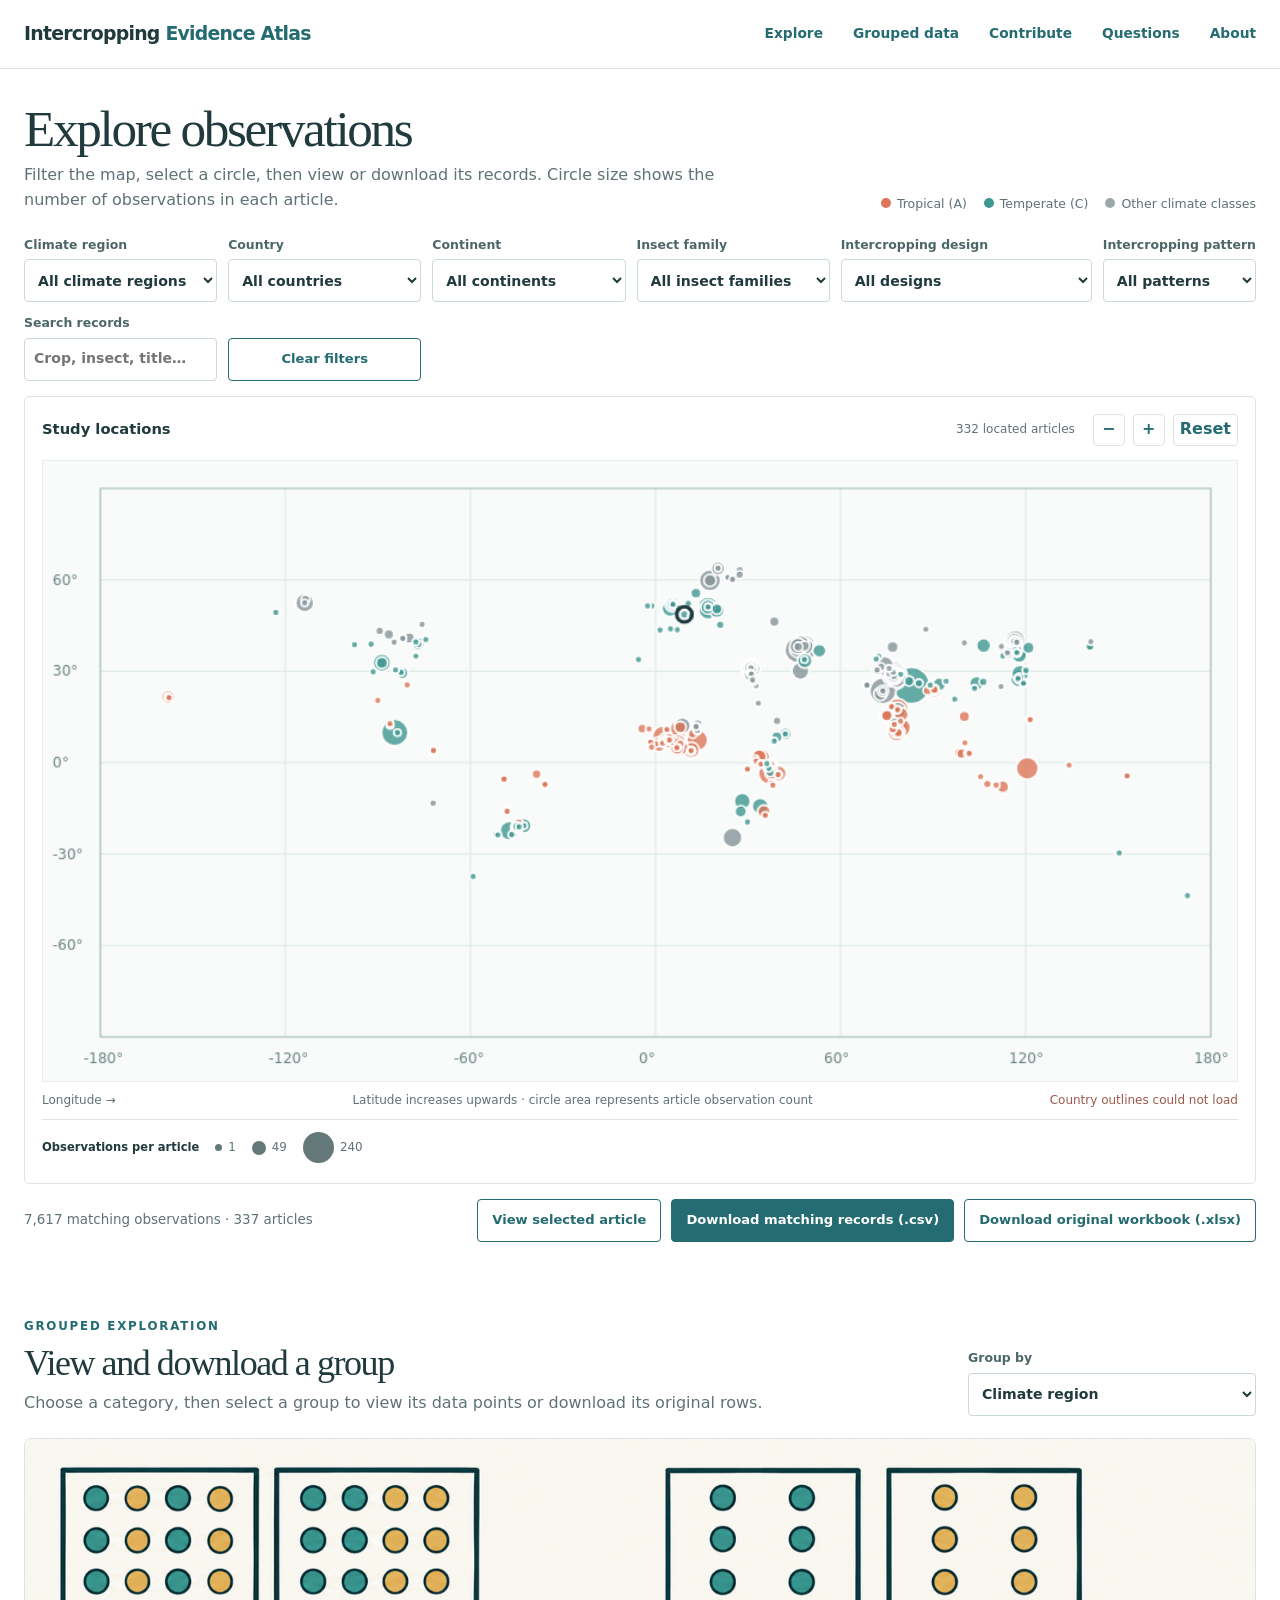
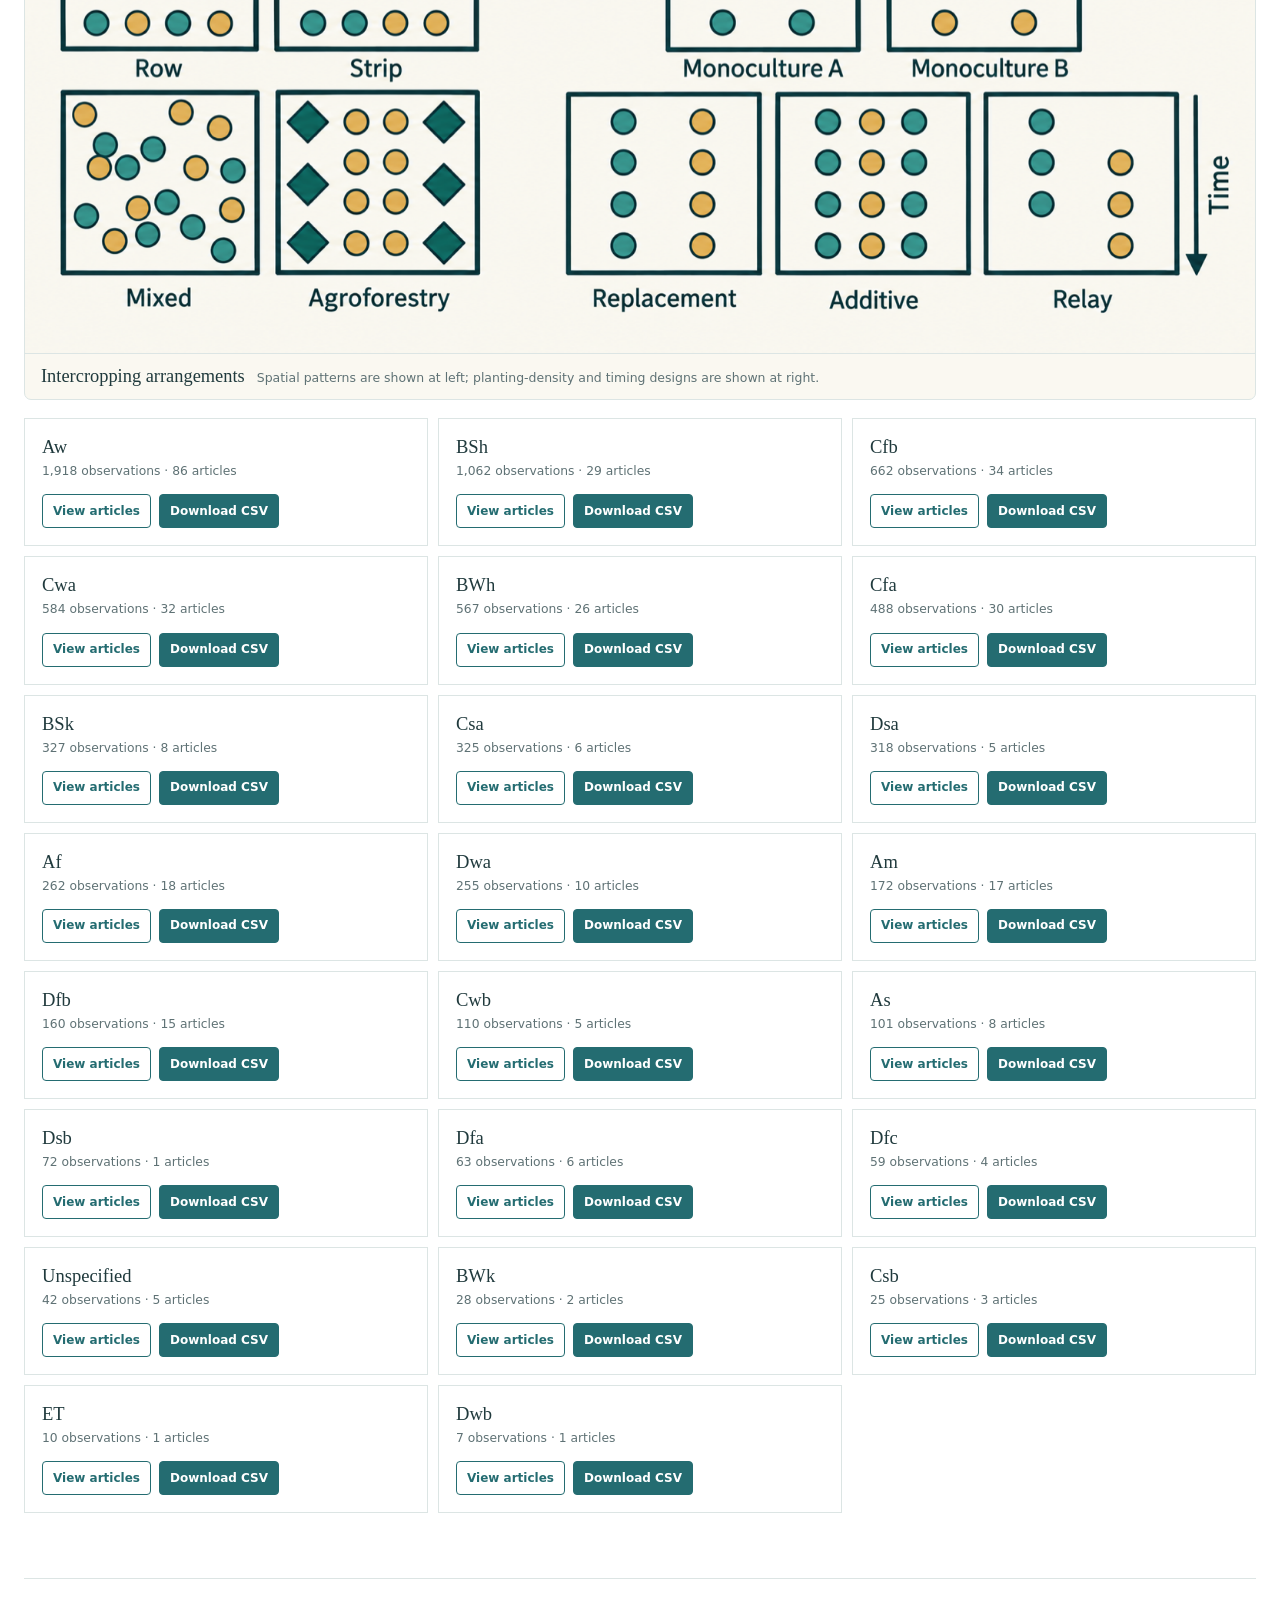
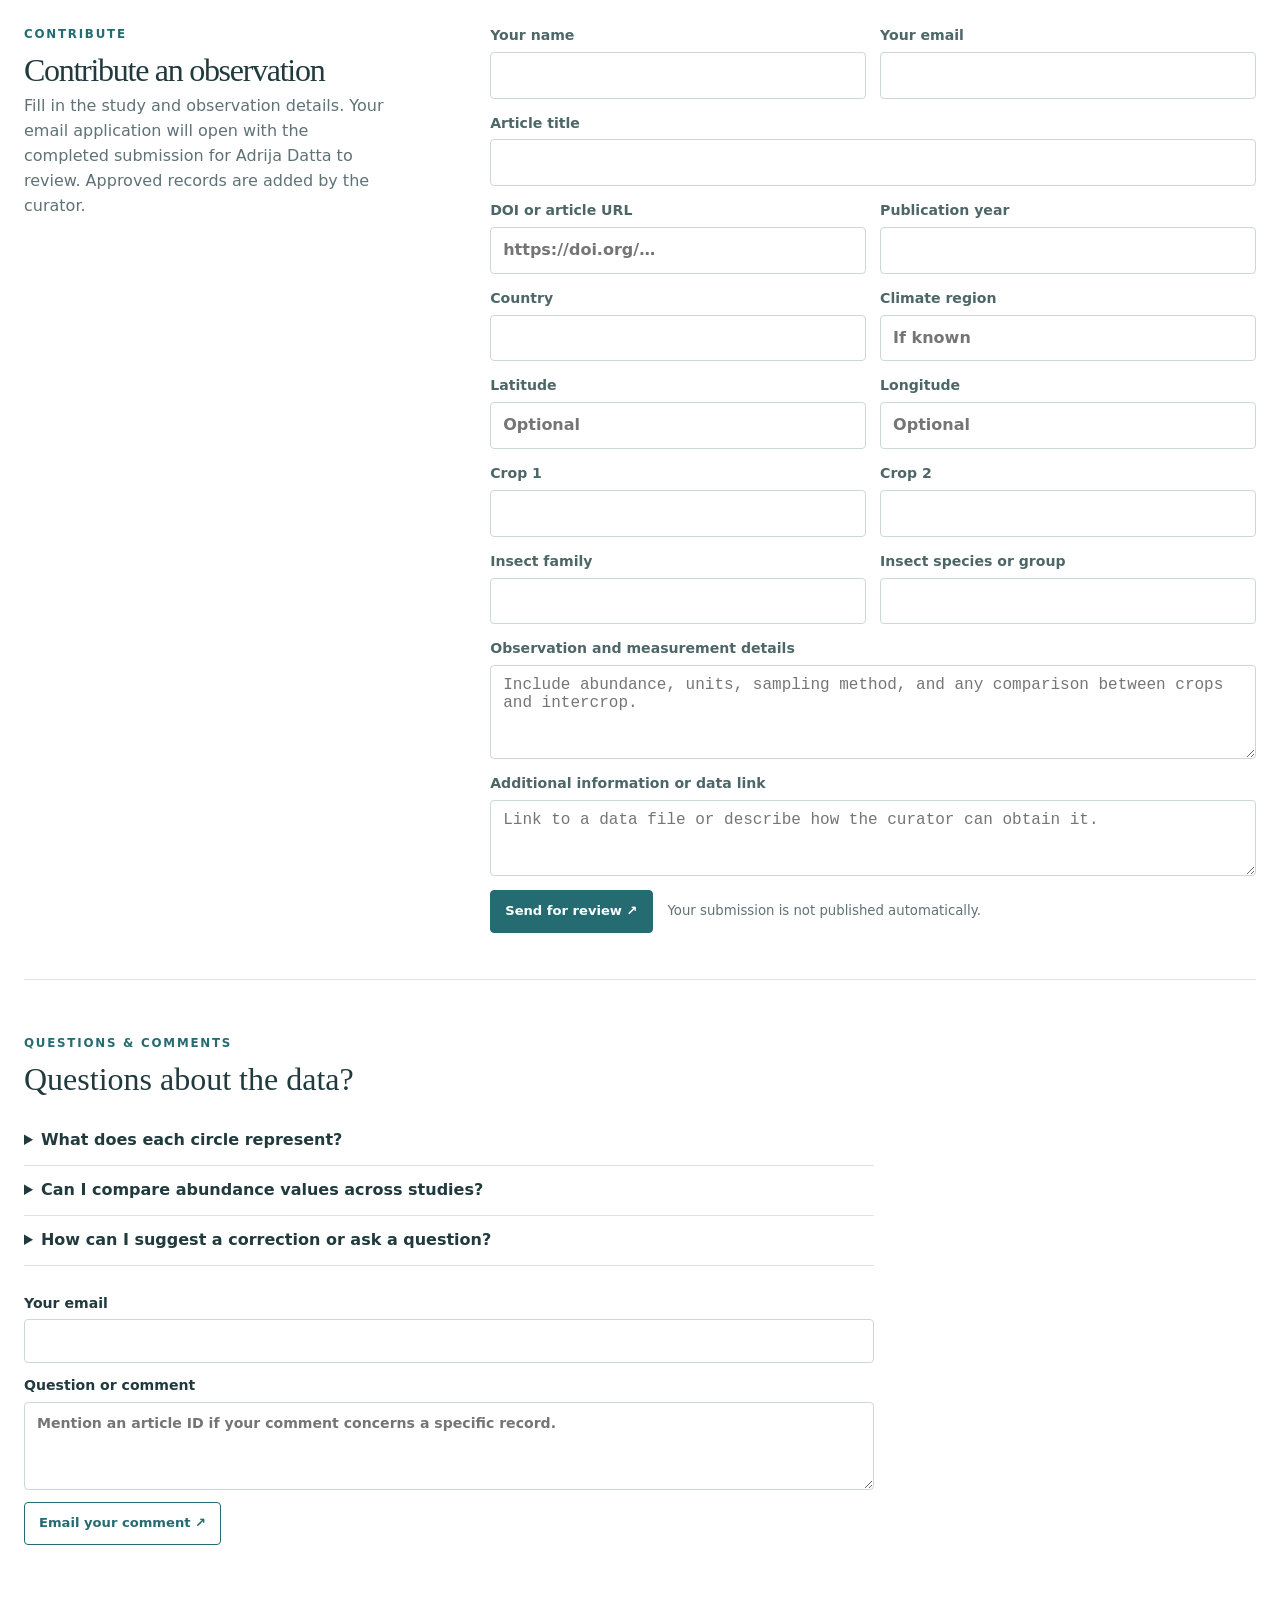
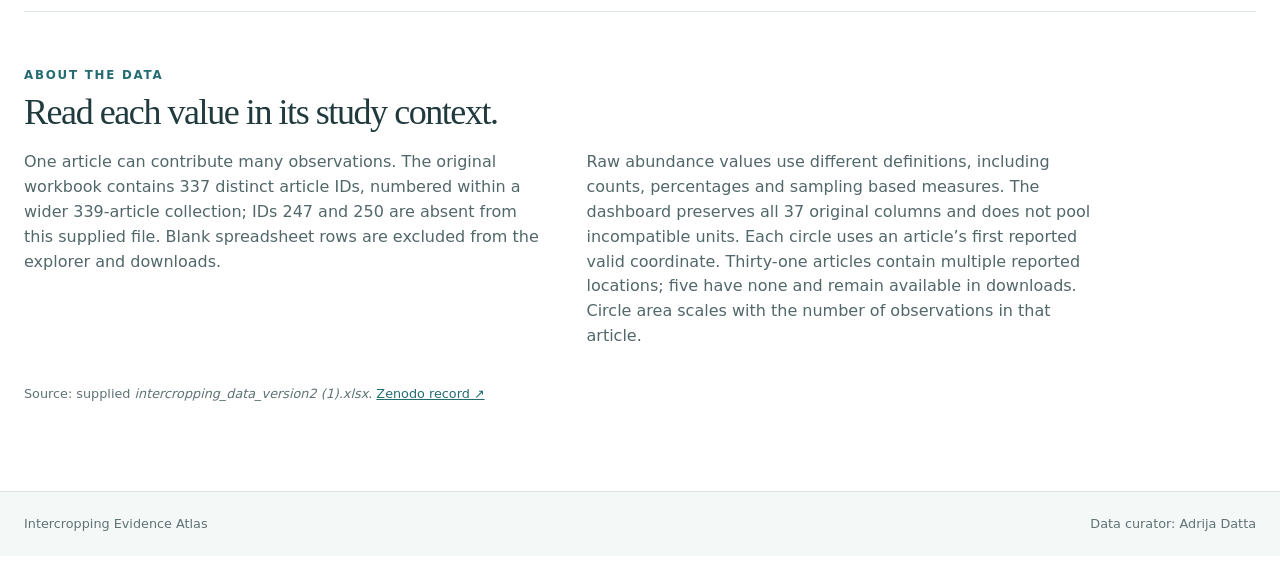
==== index.html @ 0c2091b6 "Replace arrangement diagrams with unified guide" ====
<!DOCTYPE html>
<html lang="en">
<head>
<meta http-equiv="Content-Type" content="text/html; charset=UTF-8">
<meta charset="utf-8">
<meta name="viewport" content="width=device-width,initial-scale=1">
<meta name="description" content="Explore and download intercropping and insect observations by climate, geography and insect family.">
<title>Intercropping Evidence Atlas</title>
<link rel="icon" type="image/svg+xml" href="data:image/svg+xml,%3Csvg%20xmlns='http://www.w3.org/2000/svg'%20viewBox='0%200%2064%2064'%3E%3Crect%20width='64'%20height='64'%20rx='12'%20fill='%231c4547'/%3E%3Cpath%20d='M32%2051V14m0%2023C18%2037%2015%2026%2015%2026c12-1%2018%205%2017%2011Zm0-8c2-14%2017-16%2017-16-2%2012-9%2016-17%2016Z'%20fill='none'%20stroke='%23ecf5be'%20stroke-width='4'%20stroke-linecap='round'/%3E%3C/svg%3E">
<link rel="stylesheet" href="style.css">
</head>
<body>
<header class="top"><div class="shell top-inner">
<a class="brand" href="#top">Intercropping <span>Evidence Atlas</span></a><nav><a href="#explore">Explore</a><a href="#groups">Grouped data</a><a href="#contribute">Contribute</a><a href="#faq">Questions</a><a href="#about">About</a></nav>
</div></header><main id="top" class="shell"><section id="explore" class="explore"><div class="section-head">
<div>
<h1>Explore observations</h1>
<p>Filter the map, select a circle, then view or download its records. Circle size shows the number of observations in each article.</p>
</div>
<div class="legend">
<span><i class="pest"></i>Tropical (A)</span><span><i class="beneficial"></i>Temperate (C)</span><span><i class="other"></i>Other climate classes</span>
</div>
</div>
<div class="filters">
<label>Climate region<select id="climate"><option value="">All climate regions</option></select></label><label>Country<select id="country"><option value="">All countries</option></select></label><label>Continent<select id="continent"><option value="">All continents</option></select></label><label>Insect family<select id="family"><option value="">All insect families</option></select></label><label>Intercropping design<select id="design"><option value="">All designs</option></select></label><label>Intercropping pattern<select id="pattern"><option value="">All patterns</option></select></label><label class="search-filter">Search records<input id="search" type="search" placeholder="Crop, insect, title&hellip;"></label><button id="clear" type="button">Clear filters</button>
</div>
<div class="plot-layout">
<div class="plot-card">
<div class="plot-meta">
<strong>Study locations</strong><div class="map-controls">
<span id="plot-status">Loading records&hellip;</span><button id="zoom-out" type="button" aria-label="Zoom out">&minus;</button><button id="zoom-in" type="button" aria-label="Zoom in">+</button><button id="zoom-reset" type="button">Reset</button>
</div>
</div>
<div class="canvas-wrap">
<canvas id="plot" width="1000" height="520" role="img" aria-label="World scatter plot with one circle per article; circle size indicates observation count"></canvas><div id="tooltip" class="tooltip" hidden></div>
</div>
<div class="plot-axis">Longitude &rarr; <span>Latitude increases upwards &middot; circle area represents article observation count</span>
</div>
<div class="size-legend">
<strong>Observations per article</strong><span><i style="width:7px;height:7px"></i>1</span><span><i style="width:14px;height:14px"></i>49</span><span><i style="width:31px;height:31px"></i>240</span>
</div>
</div>
<div id="detail-backdrop" class="detail-backdrop" hidden></div>
<aside class="detail-card" role="dialog" aria-modal="true" aria-label="Observation details" aria-hidden="true"><button id="close-detail" class="close-detail" type="button" aria-label="Close details">&times;</button><div class="detail-top">
<p class="eyebrow">SELECTED DATA POINT</p>
<span id="selected-count"></span>
</div>
<h3 id="detail-heading">Select an article</h3>
<p id="detail-subtitle" class="muted">Complete field values will appear here.</p>
<div id="detail-highlights"></div>
<div id="abundance-chart" class="abundance-chart" aria-label="Abundance comparison for this observation"></div>
<a id="detail-doi" target="_blank" rel="noopener noreferrer" hidden>Open article DOI &#8599;</a><button id="download-article" class="article-download" type="button">Download this article&rsquo;s records (.csv)</button><div class="record-nav">
<button id="prev-record" type="button">&larr; Previous</button><span id="record-position"></span><button id="next-record" type="button">Next &rarr;</button>
</div>
<details open><summary>All 37 workbook fields</summary><div id="detail-fields" class="fields"></div></details></aside>
</div>
<div class="data-actions">
<p id="filter-status"></p>
<button id="view-selected" type="button" class="secondary">View selected article</button><button id="download-filtered" type="button" class="primary">Download matching records (.csv)</button><a class="secondary" href="data/intercropping_data_version2.xlsx" download>Download original workbook (.xlsx)</a>
</div></section><section id="groups" class="groups"><div class="section-head">
<div>
<p class="eyebrow">GROUPED EXPLORATION</p>
<h2>View and download a group</h2>
<p>Choose a category, then select a group to view its data points or download its original rows.</p>
</div>
<label class="group-select">Group by<select id="group-by"><option value="climate">Climate region</option>
<option value="country">Country</option>
<option value="continent">Continent</option>
<option value="family">Insect family</option>
<option value="designPattern">Intercropping design + pattern</option></select></label>
</div>
<div class="group-diagrams" aria-label="Intercropping design and pattern guide">
<figure><img src="assets/intercropping-arrangements.png" alt="Diagrams of row, strip, mixed and agroforestry patterns alongside replacement, additive and relay intercropping designs"><figcaption><strong>Intercropping arrangements</strong><span>Spatial patterns are shown at left; planting-density and timing designs are shown at right.</span></figcaption></figure>
</div>
<div id="group-list" class="group-list"></div></section><section id="contribute" class="contribute"><div>
<p class="eyebrow">CONTRIBUTE</p>
<h2>Contribute an observation</h2>
<p>Fill in the study and observation details. Your email application will open with the completed submission for Adrija Datta to review. Approved records are added by the curator.</p>
</div>
<form id="contribution-form" class="contribution-form">
<label>Your name<input name="name" required maxlength="120" autocomplete="name"></label><label>Your email<input name="email" type="email" required maxlength="200" autocomplete="email"></label><label class="wide">Article title<input name="title" required maxlength="300"></label><label>DOI or article URL<input name="doi" type="url" placeholder="https://doi.org/&hellip;" maxlength="400"></label><label>Publication year<input name="year" type="number" min="1900" max="2100"></label><label>Country<input name="country" required maxlength="120"></label><label>Climate region<input name="climate" maxlength="120" placeholder="If known"></label><label>Latitude<input name="latitude" type="number" min="-90" max="90" step="any" placeholder="Optional"></label><label>Longitude<input name="longitude" type="number" min="-180" max="180" step="any" placeholder="Optional"></label><label>Crop 1<input name="crop1" maxlength="120"></label><label>Crop 2<input name="crop2" maxlength="120"></label><label>Insect family<input name="family" maxlength="120"></label><label>Insect species or group<input name="insect" maxlength="160"></label><label class="wide">Observation and measurement details<textarea name="observation" required rows="4" maxlength="3000" placeholder="Include abundance, units, sampling method, and any comparison between crops and intercrop."></textarea></label><label class="wide">Additional information or data link<textarea name="notes" rows="3" maxlength="2000" placeholder="Link to a data file or describe how the curator can obtain it."></textarea></label><div class="form-actions wide">
<button class="primary" type="submit">Send for review &#8599;</button><span id="contribution-status" role="status">Your submission is not published automatically.</span>
</div>
</form></section><section id="faq" class="faq"><p class="eyebrow">QUESTIONS &amp; COMMENTS</p>
<h2>Questions about the data?</h2>
<div class="faq-items">
<details><summary>What does each circle represent?</summary><p>Each circle represents one article at its first reported valid location. Its size reflects the number of observations from that article.</p></details><details><summary>Can I compare abundance values across studies?</summary><p>Check the measurement definition and units for each observation first. Studies report counts, percentages, and other measures that should not be combined directly.</p></details><details><summary>How can I suggest a correction or ask a question?</summary><p>Use the comment form below to prepare a message for the data curator. A submission is sent only after you press Send in your email application.</p></details>
</div>
<form id="comment-form" class="comment-form">
<label>Your email<input name="email" type="email" required autocomplete="email"></label><label>Question or comment<textarea name="comment" required rows="3" maxlength="2000" placeholder="Mention an article ID if your comment concerns a specific record."></textarea></label><button type="submit" class="secondary">Email your comment &#8599;</button><span id="comment-status" role="status"></span>
</form></section><section id="about" class="about"><p class="eyebrow">ABOUT THE DATA</p>
<h2>Read each value in its study context.</h2>
<div class="about-cols">
<p>One article can contribute many observations. The original workbook contains 337 distinct article IDs, numbered within a wider 339-article collection; IDs 247 and 250 are absent from this supplied file. Blank spreadsheet rows are excluded from the explorer and downloads.</p>
<p>Raw abundance values use different definitions, including counts, percentages and sampling based measures. The dashboard preserves all 37 original columns and does not pool incompatible units. Each circle uses an article&rsquo;s first reported valid coordinate. Thirty-one articles contain multiple reported locations; five have none and remain available in downloads. Circle area scales with the number of observations in that article.</p>
</div>
<p class="source">Source: supplied <em>intercropping_data_version2 (1).xlsx</em>. <a href="https://doi.org/10.5281/zenodo.20680177" target="_blank" rel="noopener noreferrer">Zenodo record &#8599;</a></p></section></main><footer><div class="shell">Intercropping Evidence Atlas <span>Data curator: Adrija Datta</span>
</div></footer><script src="app.js" defer></script>
</body>
</html>
---- style.css ----
:root{--ink:#203a3d;--soft:#5f7275;--line:#dce5e4;--teal:#246c71;--pest:#dc7657;--beneficial:#3e9790;--other:#9aa8a9}
*{box-sizing:border-box}
html{scroll-behavior:smooth}
body{margin:0;background:white;color:var(--ink);font:16px/1.55 system-ui,-apple-system,Segoe UI,sans-serif}
button,input,select{font:inherit}
a{color:var(--teal)}
.shell{width:min(1420px,calc(100% - 48px));margin:auto}
.top{border-bottom:1px solid var(--line);background:white}
.top-inner{display:flex;justify-content:space-between;align-items:center;min-height:68px;gap:20px}
.brand{text-decoration:none;color:var(--ink);font-weight:800;letter-spacing:-.04em;font-size:1.18rem}
.brand span{color:var(--teal)}
nav{display:flex;gap:30px}
nav a{text-decoration:none;font-size:.86rem;font-weight:700}
.intro{padding:48px 0 34px;max-width:890px}
.eyebrow{font-size:.74rem;color:var(--teal);font-weight:850;letter-spacing:.15em;margin:0 0 9px}
.intro h1{font:400 clamp(2.65rem,5vw,5.4rem)/1.04 Georgia,serif;letter-spacing:-.055em;margin:0 0 19px}
.intro h1 em{color:var(--teal);font-weight:400}
.intro>p:last-child{max-width:740px;color:var(--soft);font-size:1.08rem;margin:0}
.summary{display:grid;grid-template-columns:repeat(4,1fr);border-top:1px solid var(--ink);border-bottom:1px solid var(--line);margin:5px 0 44px}
.summary div{padding:17px 24px 19px;border-right:1px solid var(--line)}
.summary div:first-child{padding-left:0}
.summary div:last-child{border:0}
.summary strong{display:block;font:400 2.3rem Georgia,serif;line-height:1.1;color:var(--teal)}
.summary span{font-size:.82rem;color:var(--soft)}
.section-head{display:flex;justify-content:space-between;align-items:end;gap:30px;margin-bottom:22px}
.section-head h2,.about h2{font:400 2.25rem/1.1 Georgia,serif;letter-spacing:-.04em;margin:0 0 7px}
.section-head p:not(.eyebrow){color:var(--soft);margin:0}
.legend{display:flex;gap:17px;flex-wrap:wrap;font-size:.78rem;color:var(--soft);white-space:nowrap}
.legend span{display:flex;align-items:center;gap:6px}
.legend i{width:10px;height:10px;border-radius:50%;display:inline-block}
.legend .pest{background:var(--pest)}
.legend .beneficial{background:var(--beneficial)}
.legend .other{background:var(--other)}
.filters{display:grid;grid-template-columns:repeat(4,minmax(120px,1fr)) minmax(180px,1.3fr) auto;gap:11px;align-items:end;margin-bottom:15px}
.filters label,.group-select{display:flex;flex-direction:column;gap:5px;color:#4d6668;font-size:.78rem;font-weight:750}
.filters select,.filters input,.group-select select{border:1px solid #cbd8d8;background:white;color:var(--ink);border-radius:4px;min-height:43px;padding:9px;max-width:100%;font-size:.88rem}
.filters button,.secondary,.primary,.group-card button{min-height:43px;border:1px solid var(--teal);border-radius:4px;padding:9px 14px;background:white;color:var(--teal);font-weight:750;font-size:.82rem;cursor:pointer;text-decoration:none;display:inline-flex;align-items:center;justify-content:center}
.primary,.group-card button.primary{background:var(--teal);color:white}
.filters button:hover,.secondary:hover,.group-card button:hover{background:#edf6f5}
.primary:hover,.group-card button.primary:hover{background:#194f53}
.plot-layout{display:grid;grid-template-columns:minmax(0,1.65fr) minmax(320px,.72fr);gap:15px;align-items:stretch}
.plot-card,.detail-card{border:1px solid var(--line);border-radius:5px;background:white;min-width:0}
.plot-card{padding:17px}
.plot-meta,.detail-top{display:flex;justify-content:space-between;gap:10px;align-items:center}
.plot-meta strong{font-size:.92rem}
.plot-meta span,.plot-axis{font-size:.75rem;color:var(--soft)}
.canvas-wrap{position:relative;margin-top:14px;background:#f8fbfa;border:1px solid #e5eeeb}
.canvas-wrap canvas{display:block;width:100%;height:auto;cursor:crosshair}
.tooltip{position:absolute;background:var(--ink);color:white;border-radius:3px;padding:7px 9px;pointer-events:none;max-width:260px;font-size:.72rem;line-height:1.35;z-index:2}
.plot-axis{display:flex;justify-content:space-between;margin-top:9px}
.detail-card{padding:20px;max-height:580px;overflow:auto}
.detail-top .eyebrow{margin:0}
.detail-top span{font-size:.72rem;color:var(--soft)}
.detail-card h3{font:400 1.35rem/1.23 Georgia,serif;margin:15px 0 7px}
.muted{color:var(--soft)}
#detail-subtitle{font-size:.82rem;margin:0 0 14px}
.highlights{display:grid;grid-template-columns:1fr 1fr;gap:8px;margin-bottom:13px}
.highlights div{background:#f3f8f6;padding:8px}
.highlights small{display:block;color:var(--soft);font-size:.69rem}
.highlights strong{font-size:.81rem}
#detail-doi{font-size:.78rem;font-weight:750}
.detail-card details{border-top:1px solid var(--line);margin-top:18px;padding-top:12px}
.detail-card summary{font-size:.82rem;font-weight:800;cursor:pointer}
.fields{margin-top:10px}
.fields div{display:grid;grid-template-columns:45% 55%;gap:7px;padding:6px 0;border-bottom:1px solid #edf0ef;font-size:.73rem;overflow-wrap:anywhere}
.fields dt{color:var(--soft)}
.fields dd{margin:0;font-weight:600}
.data-actions{display:flex;align-items:center;gap:10px;flex-wrap:wrap;padding:15px 0 0}
.data-actions p{font-size:.84rem;color:var(--soft);margin:0 auto 0 0}
.groups{padding:75px 0 65px}
.group-select select{min-width:205px}
.group-list{display:grid;grid-template-columns:repeat(3,1fr);gap:10px}
.group-card{border:1px solid var(--line);padding:17px;min-width:0}
.group-card h3{margin:0;font:400 1.16rem Georgia,serif;overflow-wrap:anywhere}
.group-card p{margin:4px 0 13px;color:var(--soft);font-size:.77rem}
.group-actions{display:flex;gap:8px}
.group-card button{min-height:34px;padding:5px 10px;font-size:.75rem}
.group-diagrams{margin:0 0 18px}
.group-diagrams figure{margin:0;border:1px solid var(--line);border-radius:7px;overflow:hidden;background:#faf8f1}
.group-diagrams img{display:block;width:100%;height:auto}
.group-diagrams figcaption{display:flex;align-items:baseline;gap:12px;padding:12px 16px;border-top:1px solid var(--line)}
.group-diagrams figcaption strong{font:400 1.15rem Georgia,serif}
.group-diagrams figcaption span{font-size:.78rem;color:var(--soft)}
.about{border-top:1px solid var(--line);padding:54px 0 75px}
.about-cols{display:grid;grid-template-columns:1fr 1fr;gap:45px;max-width:1080px;color:#52676a}
.about-cols p{margin:11px 0}
.source{font-size:.8rem;color:var(--soft);margin-top:24px}
footer{background:#f4f8f7;border-top:1px solid var(--line);padding:22px 0;color:var(--soft);font-size:.8rem}
button:focus-visible,a:focus-visible,select:focus-visible,input:focus-visible,canvas:focus-visible{outline:3px solid #7bb8ac;outline-offset:2px}
@media(max-width:1100px){.filters{grid-template-columns:repeat(3,1fr)}
.plot-layout{grid-template-columns:1fr}
.detail-card{max-height:none}
.group-list{grid-template-columns:repeat(2,1fr)}
}
@media(max-width:650px){.shell{width:calc(100% - 28px)}
.top-inner{flex-direction:column;align-items:start;padding:14px 0}
.top nav{gap:16px}
.intro{padding-top:33px}
.intro h1{font-size:2.65rem}
.summary{grid-template-columns:repeat(2,1fr)}
.summary div{padding:15px!important;border-bottom:1px solid var(--line)}
.section-head{flex-direction:column;align-items:start}
.filters{grid-template-columns:repeat(2,minmax(0,1fr))}
.filters .search-filter,.filters button{grid-column:span 2}
.plot-axis span{display:none}
.group-list,.about-cols{grid-template-columns:1fr}
.data-actions{align-items:stretch}
.data-actions p{width:100%}
}

.record-nav{display:flex;align-items:center;justify-content:space-between;gap:7px;margin:17px 0 0}
.record-nav button{border:1px solid var(--line);background:white;color:var(--teal);border-radius:4px;padding:6px 8px;font-size:.73rem;font-weight:750;cursor:pointer}
.record-nav button:disabled{opacity:.4;cursor:default}
.record-nav span{font-size:.72rem;color:var(--soft);text-align:center}
.size-legend{display:flex;align-items:center;gap:16px;min-height:47px;border-top:1px solid var(--line);margin-top:9px;padding-top:9px;font-size:.74rem;color:var(--soft)}
.size-legend strong{font-size:.72rem;color:var(--ink)}
.size-legend span{display:flex;align-items:center;gap:6px}
.size-legend i{display:inline-block;border-radius:50%;background:#657879;flex:none}
.article-download{display:block;width:100%;margin:16px 0 0;background:var(--teal);color:white;border:0;border-radius:4px;padding:9px 12px;font-size:.78rem;font-weight:750;cursor:pointer}
.article-download:disabled{opacity:.4;cursor:default}
/* Map-first layout */
.explore{padding-top:32px}
.explore .section-head h1{font:400 clamp(2.2rem,4vw,3.5rem)/1.08 Georgia,serif;letter-spacing:-.045em;margin:0 0 7px}
.explore .section-head p{max-width:750px}
.plot-layout{display:block}
.plot-card{width:100%}
.canvas-wrap canvas{touch-action:none;cursor:grab}
.canvas-wrap canvas.dragging{cursor:grabbing}
.map-controls{display:flex;align-items:center;gap:8px}
.map-controls span{margin-right:10px}
.map-controls button{background:white;border:1px solid var(--line);border-radius:4px;color:var(--teal);font-weight:800;min-width:32px;height:32px;cursor:pointer}
.map-controls button:hover{background:#edf6f5}
.detail-backdrop{position:fixed;inset:0;z-index:40;background:rgba(16,40,42,.5)}
.detail-backdrop[hidden]{display:none}
.detail-card{display:none;position:fixed;z-index:41;right:0;top:0;bottom:0;width:min(520px,100%);max-height:none;border:0;border-radius:0;box-shadow:-10px 0 35px rgba(22,52,54,.16);padding:30px;overflow:auto}
.detail-card.open{display:block}
.close-detail{float:right;background:transparent;border:0;color:var(--ink);font-size:1.7rem;line-height:1;cursor:pointer;margin:-4px -5px 10px 8px}
.contribute{border-top:1px solid var(--line);padding:46px 0;display:flex;align-items:center;justify-content:space-between;gap:25px}
.contribute h2{font:400 2rem Georgia,serif;letter-spacing:-.04em;margin:0 0 5px}
.contribute p:last-child{margin:0;color:var(--soft)}
footer .shell{display:flex;justify-content:space-between;gap:15px}
@media(max-width:650px){.explore{padding-top:24px}
.map-controls{flex-wrap:wrap}
.map-controls span{width:100%}
.detail-card{padding:21px}
.contribute{align-items:start;flex-direction:column}
.plot-meta{align-items:start}
}


.contribute{align-items:start;display:grid;grid-template-columns:minmax(240px,.55fr) minmax(0,1fr);gap:45px}
.contribute>div{max-width:370px}
.contribution-form{display:grid;grid-template-columns:repeat(2,minmax(0,1fr));gap:14px}
.contribution-form label{display:flex;flex-direction:column;gap:5px;color:#4d6668;font-size:.88rem;font-weight:700}
.contribution-form .wide{grid-column:1/-1}
.contribution-form input,.contribution-form textarea{width:100%;border:1px solid #cbd8d8;background:white;color:var(--ink);border-radius:4px;padding:10px 12px;font-size:1rem;min-height:44px}
.contribution-form textarea{resize:vertical}
.form-actions{display:flex;align-items:center;gap:15px;flex-wrap:wrap}
.form-actions span{color:var(--soft);font-size:.83rem}
.boundary-note{color:#9d594b}
@media(max-width:900px){.contribute{grid-template-columns:1fr;gap:22px}
}
@media(max-width:650px){.contribution-form{grid-template-columns:1fr}
.contribution-form label{grid-column:1/-1}
}


.design-line{padding:10px 12px;background:#f3f8f6;font-size:.84rem;line-height:1.55;margin:0 0 12px}
.abundance-chart{padding:12px 0 16px;border-top:1px solid var(--line);border-bottom:1px solid var(--line);margin:16px 0}
.abundance-chart h4{font-size:.94rem;margin:0 0 2px}
.abundance-chart p{font-size:.76rem;color:var(--soft);margin:0 0 12px}
.abundance-row{display:grid;grid-template-columns:135px minmax(80px,1fr) 80px;align-items:center;gap:7px;margin:9px 0;font-size:.76rem}
.abundance-row>span{overflow-wrap:anywhere}
.abundance-row strong{text-align:right;overflow-wrap:anywhere}
.abundance-track{height:13px;background:#eef3f2;border-radius:2px}
.abundance-track i{height:100%;display:block;background:#9aa8a9;border-radius:2px}
.abundance-track i.intercrop-bar{background:var(--teal)}
.abundance-chart small{display:block;color:var(--soft);line-height:1.4;margin-top:10px}
.faq{border-top:1px solid var(--line);padding:54px 0}
.faq h2{font:400 2rem Georgia,serif;margin:0 0 18px}
.faq-items{max-width:850px}
.faq-items details{border-bottom:1px solid var(--line);padding:12px 0}
.faq-items summary{cursor:pointer;font-weight:700}
.faq-items p{color:var(--soft);margin:9px 0}
.comment-form{max-width:850px;display:grid;gap:12px;margin-top:27px}
.comment-form label{display:grid;gap:5px;font-weight:700;font-size:.88rem}
.comment-form input,.comment-form textarea{border:1px solid #cbd8d8;border-radius:4px;padding:10px 12px;font:inherit}
.comment-form button{justify-self:start}
.comment-form span{color:var(--soft);font-size:.85rem}
@media(max-width:650px){.abundance-row{grid-template-columns:105px minmax(60px,1fr) 66px}
.top nav{flex-wrap:wrap}
.group-diagrams figcaption{display:grid;gap:3px}
}
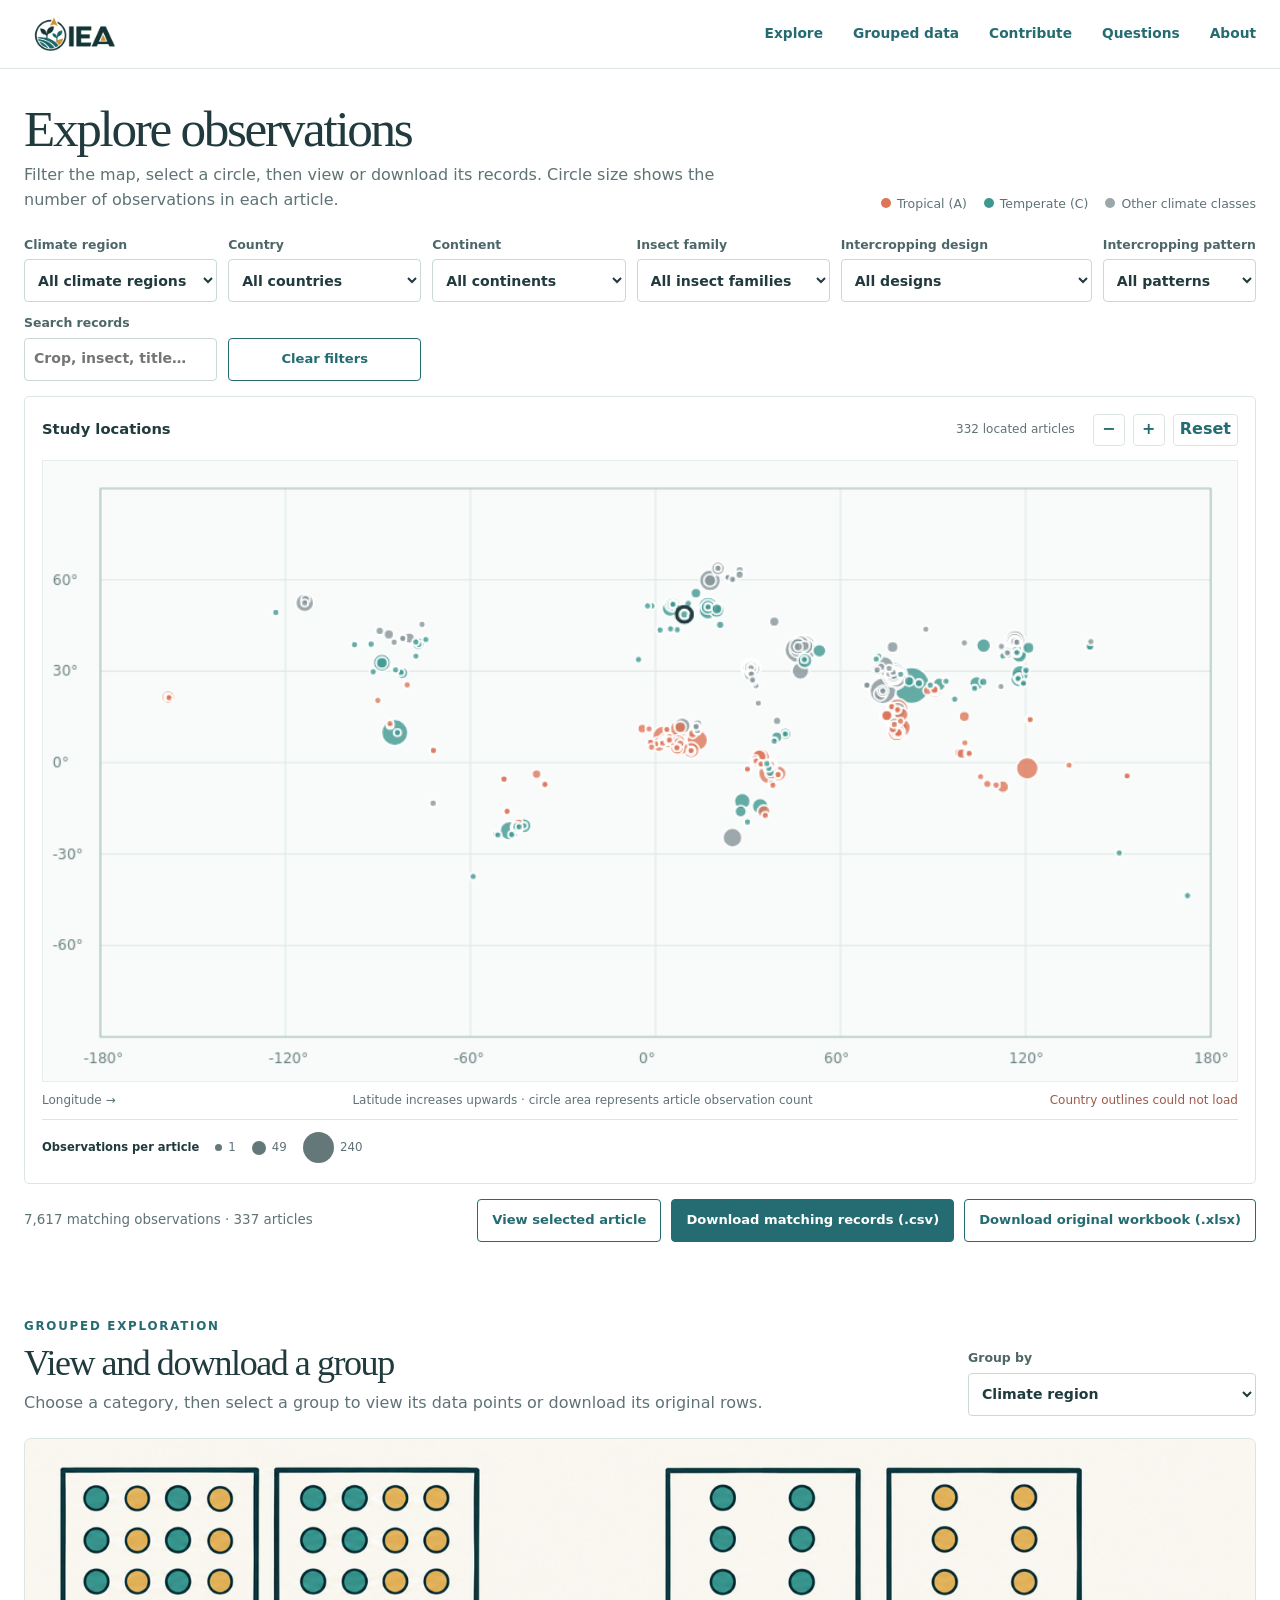
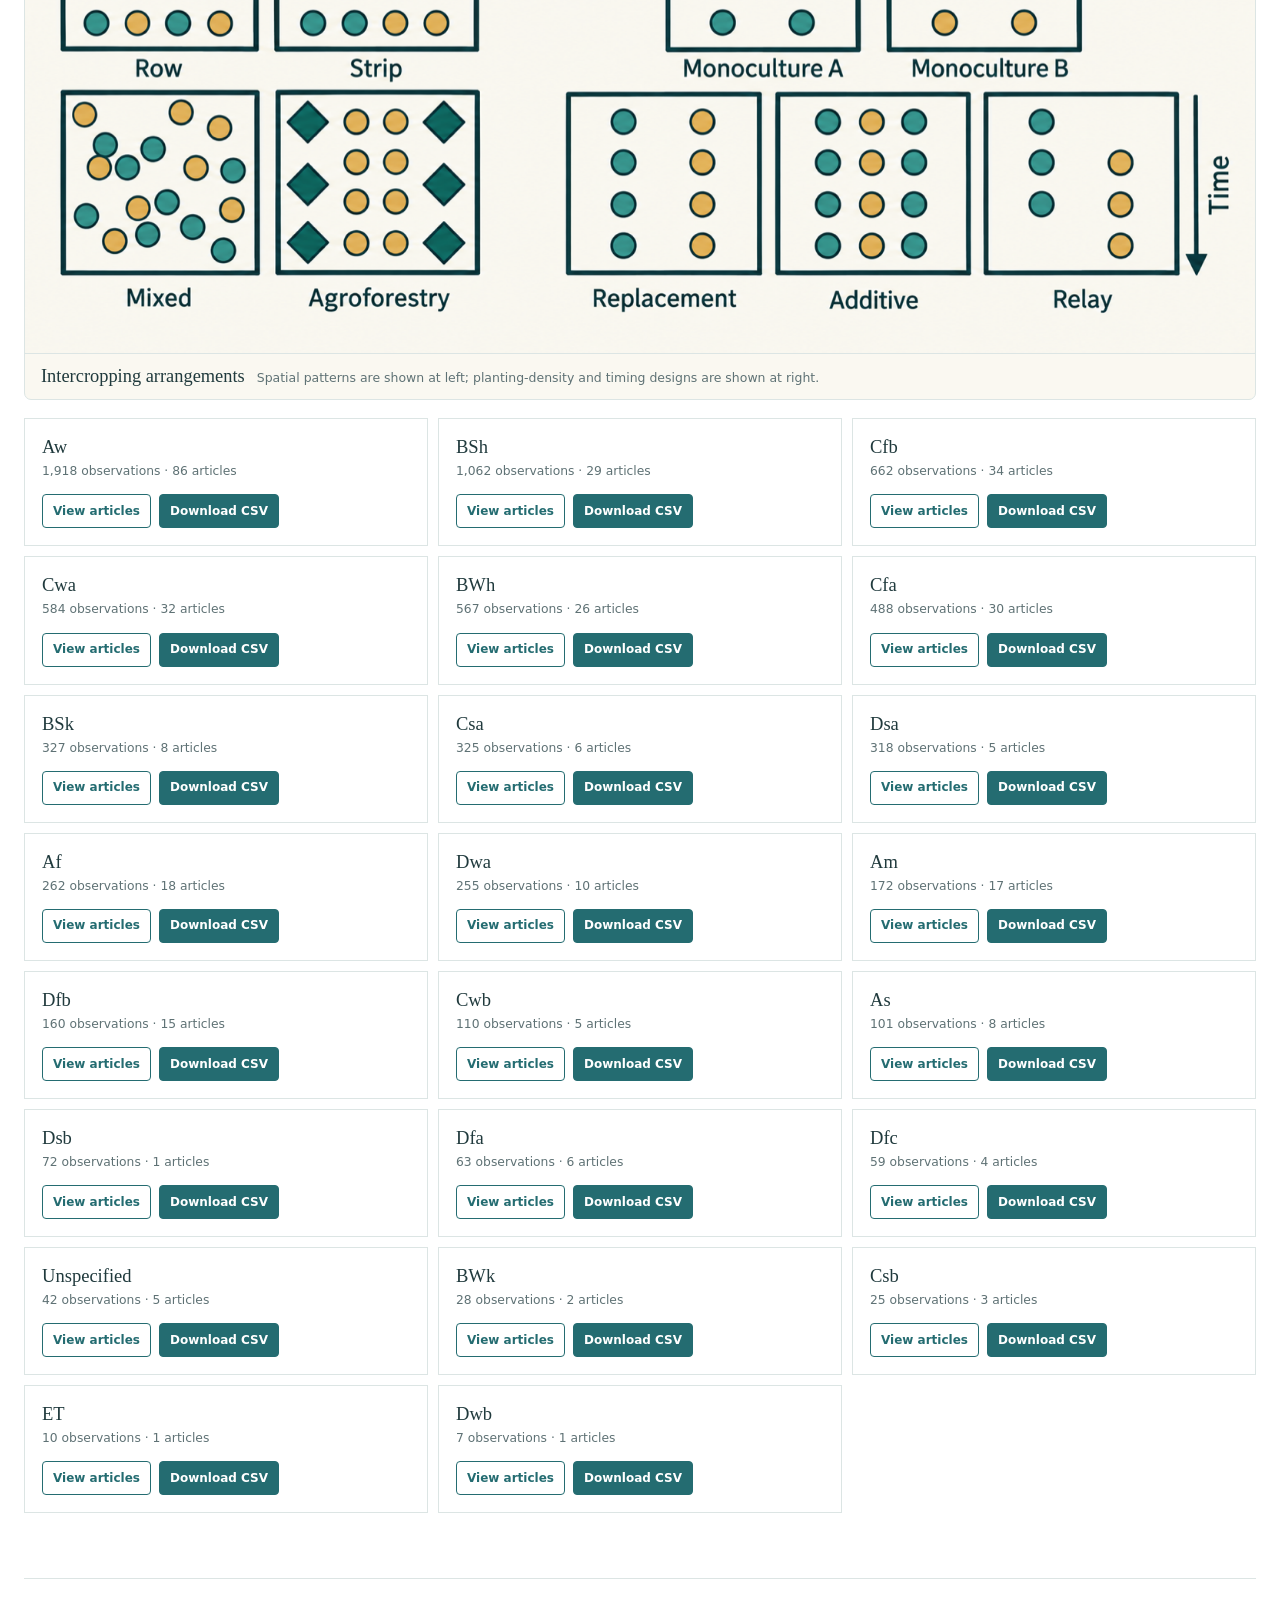
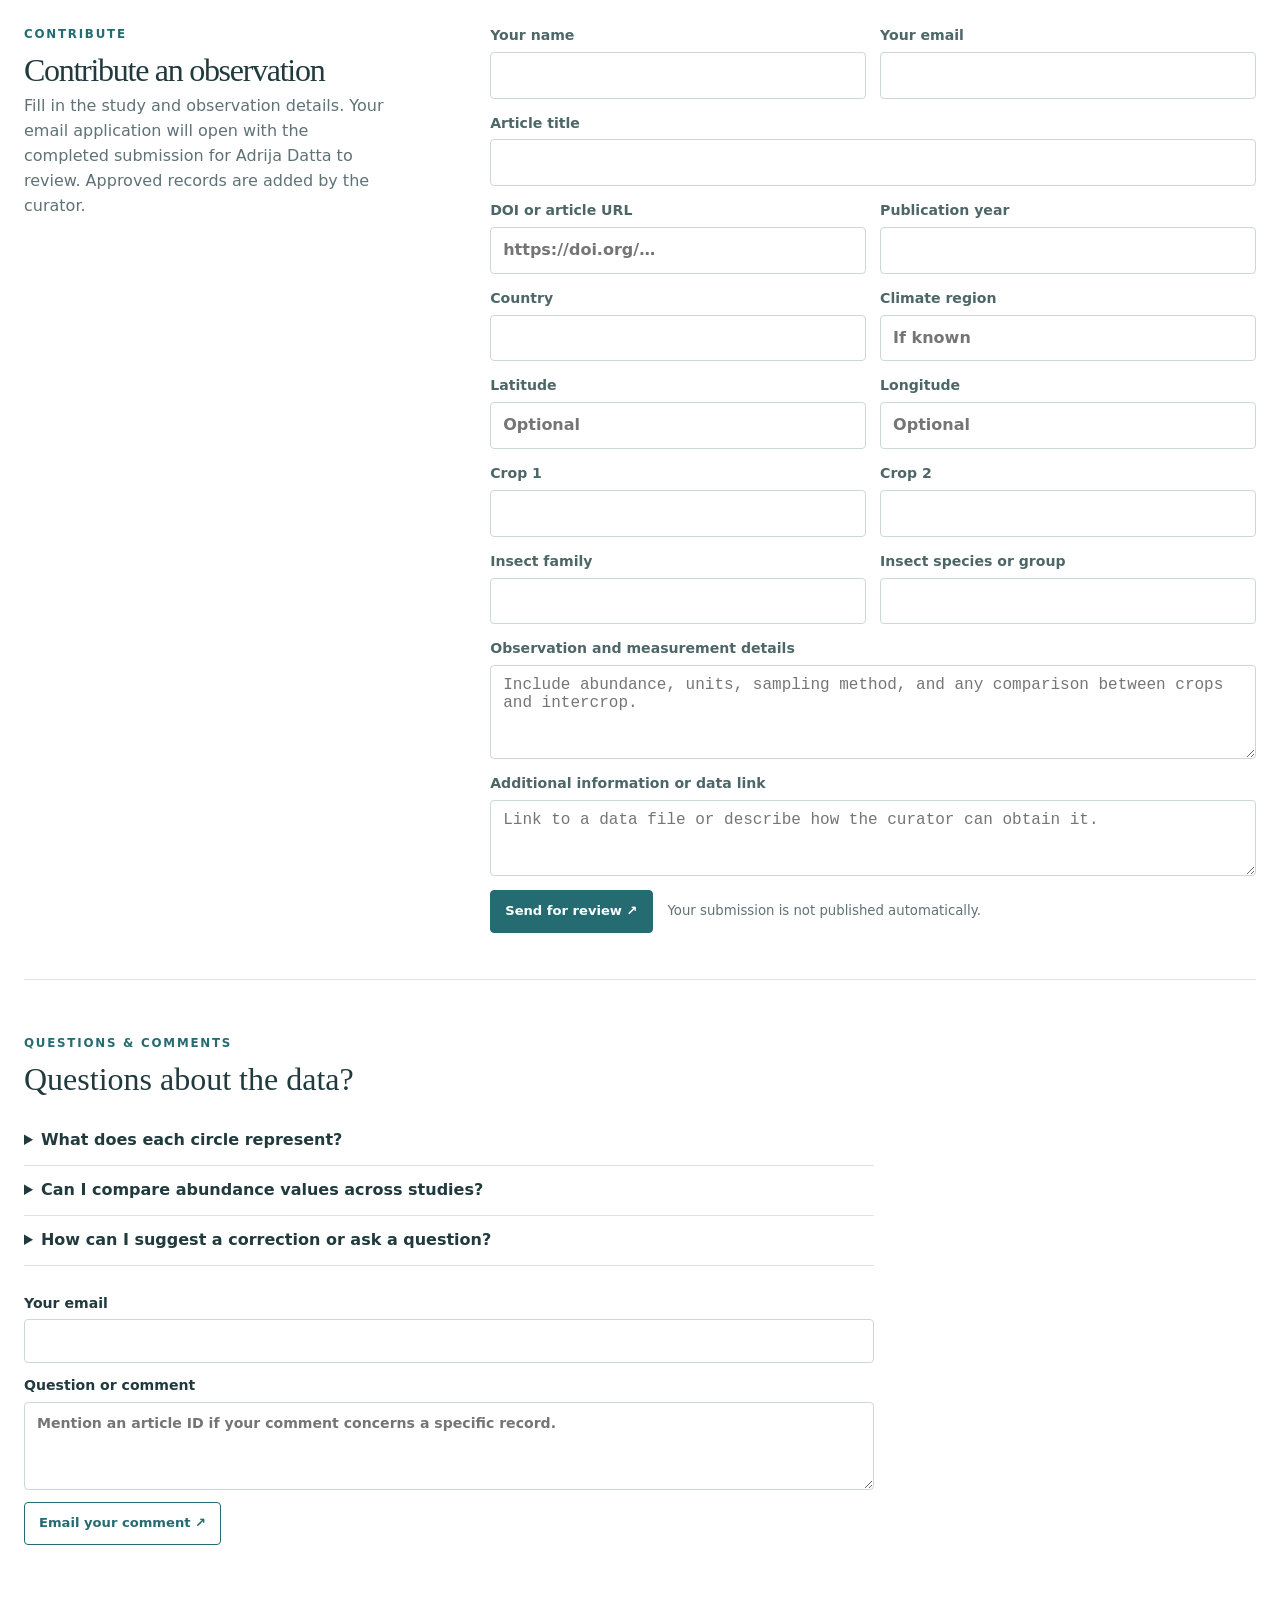
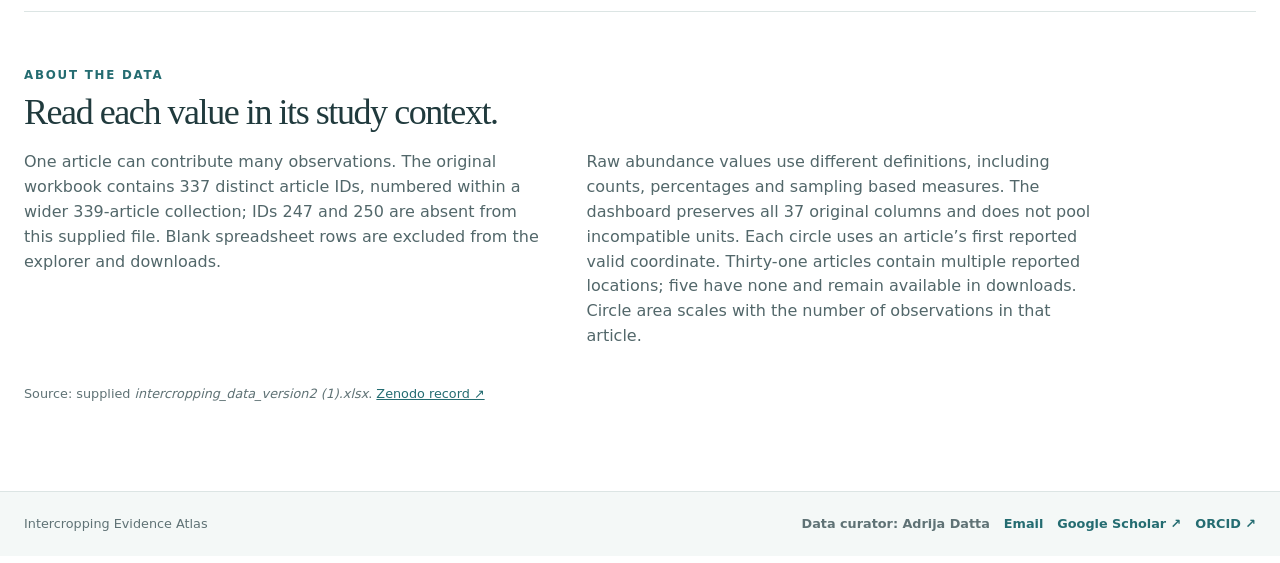
==== commit e25777ff: "Add IEA logo and curator contact links" ====
--- a/index.html
+++ b/index.html
@@ -6,12 +6,12 @@
 <meta name="viewport" content="width=device-width,initial-scale=1">
 <meta name="description" content="Explore and download intercropping and insect observations by climate, geography and insect family.">
 <title>Intercropping Evidence Atlas</title>
-<link rel="icon" type="image/svg+xml" href="data:image/svg+xml,%3Csvg%20xmlns='http://www.w3.org/2000/svg'%20viewBox='0%200%2064%2064'%3E%3Crect%20width='64'%20height='64'%20rx='12'%20fill='%231c4547'/%3E%3Cpath%20d='M32%2051V14m0%2023C18%2037%2015%2026%2015%2026c12-1%2018%205%2017%2011Zm0-8c2-14%2017-16%2017-16-2%2012-9%2016-17%2016Z'%20fill='none'%20stroke='%23ecf5be'%20stroke-width='4'%20stroke-linecap='round'/%3E%3C/svg%3E">
+<link rel="icon" type="image/png" href="assets/iea-logo.png">
 <link rel="stylesheet" href="style.css">
 </head>
 <body>
 <header class="top"><div class="shell top-inner">
-<a class="brand" href="#top">Intercropping <span>Evidence Atlas</span></a><nav><a href="#explore">Explore</a><a href="#groups">Grouped data</a><a href="#contribute">Contribute</a><a href="#faq">Questions</a><a href="#about">About</a></nav>
+<a class="brand" href="#top" aria-label="Intercropping Evidence Atlas home"><img src="assets/iea-logo.png" alt="IEA — Intercropping Evidence Atlas"></a><nav><a href="#explore">Explore</a><a href="#groups">Grouped data</a><a href="#contribute">Contribute</a><a href="#faq">Questions</a><a href="#about">About</a></nav>
 </div></header><main id="top" class="shell"><section id="explore" class="explore"><div class="section-head">
 <div>
 <h1>Explore observations</h1>
@@ -94,7 +94,7 @@
 <p>One article can contribute many observations. The original workbook contains 337 distinct article IDs, numbered within a wider 339-article collection; IDs 247 and 250 are absent from this supplied file. Blank spreadsheet rows are excluded from the explorer and downloads.</p>
 <p>Raw abundance values use different definitions, including counts, percentages and sampling based measures. The dashboard preserves all 37 original columns and does not pool incompatible units. Each circle uses an article&rsquo;s first reported valid coordinate. Thirty-one articles contain multiple reported locations; five have none and remain available in downloads. Circle area scales with the number of observations in that article.</p>
 </div>
-<p class="source">Source: supplied <em>intercropping_data_version2 (1).xlsx</em>. <a href="https://doi.org/10.5281/zenodo.20680177" target="_blank" rel="noopener noreferrer">Zenodo record &#8599;</a></p></section></main><footer><div class="shell">Intercropping Evidence Atlas <span>Data curator: Adrija Datta</span>
+<p class="source">Source: supplied <em>intercropping_data_version2 (1).xlsx</em>. <a href="https://doi.org/10.5281/zenodo.20680177" target="_blank" rel="noopener noreferrer">Zenodo record &#8599;</a></p></section></main><footer><div class="shell"><span>Intercropping Evidence Atlas</span><div class="curator"><strong>Data curator: Adrija Datta</strong><a href="mailto:dattaadrija@iitgn.ac.in">Email</a><a href="https://scholar.google.com/scholar?q=%22Adrija+Datta%22+%22IIT+Gandhinagar%22" target="_blank" rel="noopener noreferrer">Google Scholar &#8599;</a><a href="https://orcid.org/0000-0002-1971-229X" target="_blank" rel="me noopener noreferrer">ORCID &#8599;</a></div>
 </div></footer><script src="app.js" defer></script>
 </body>
 </html>
--- a/style.css
+++ b/style.css
@@ -7,8 +7,8 @@
 .shell{width:min(1420px,calc(100% - 48px));margin:auto}
 .top{border-bottom:1px solid var(--line);background:white}
 .top-inner{display:flex;justify-content:space-between;align-items:center;min-height:68px;gap:20px}
-.brand{text-decoration:none;color:var(--ink);font-weight:800;letter-spacing:-.04em;font-size:1.18rem}
-.brand span{color:var(--teal)}
+.brand{display:flex;align-items:center;text-decoration:none}
+.brand img{display:block;width:150px;height:50px;object-fit:contain;object-position:left center}
 nav{display:flex;gap:30px}
 nav a{text-decoration:none;font-size:.86rem;font-weight:700}
 .intro{padding:48px 0 34px;max-width:890px}
@@ -139,6 +139,8 @@
 .contribute h2{font:400 2rem Georgia,serif;letter-spacing:-.04em;margin:0 0 5px}
 .contribute p:last-child{margin:0;color:var(--soft)}
 footer .shell{display:flex;justify-content:space-between;gap:15px}
+.curator{display:flex;align-items:center;gap:14px;flex-wrap:wrap}
+.curator a{text-decoration:none;font-weight:700}
 @media(max-width:650px){.explore{padding-top:24px}
 .map-controls{flex-wrap:wrap}
 .map-controls span{width:100%}
@@ -190,4 +192,6 @@
 @media(max-width:650px){.abundance-row{grid-template-columns:105px minmax(60px,1fr) 66px}
 .top nav{flex-wrap:wrap}
 .group-diagrams figcaption{display:grid;gap:3px}
+footer .shell{flex-direction:column}
+.curator{gap:9px 14px}
 }
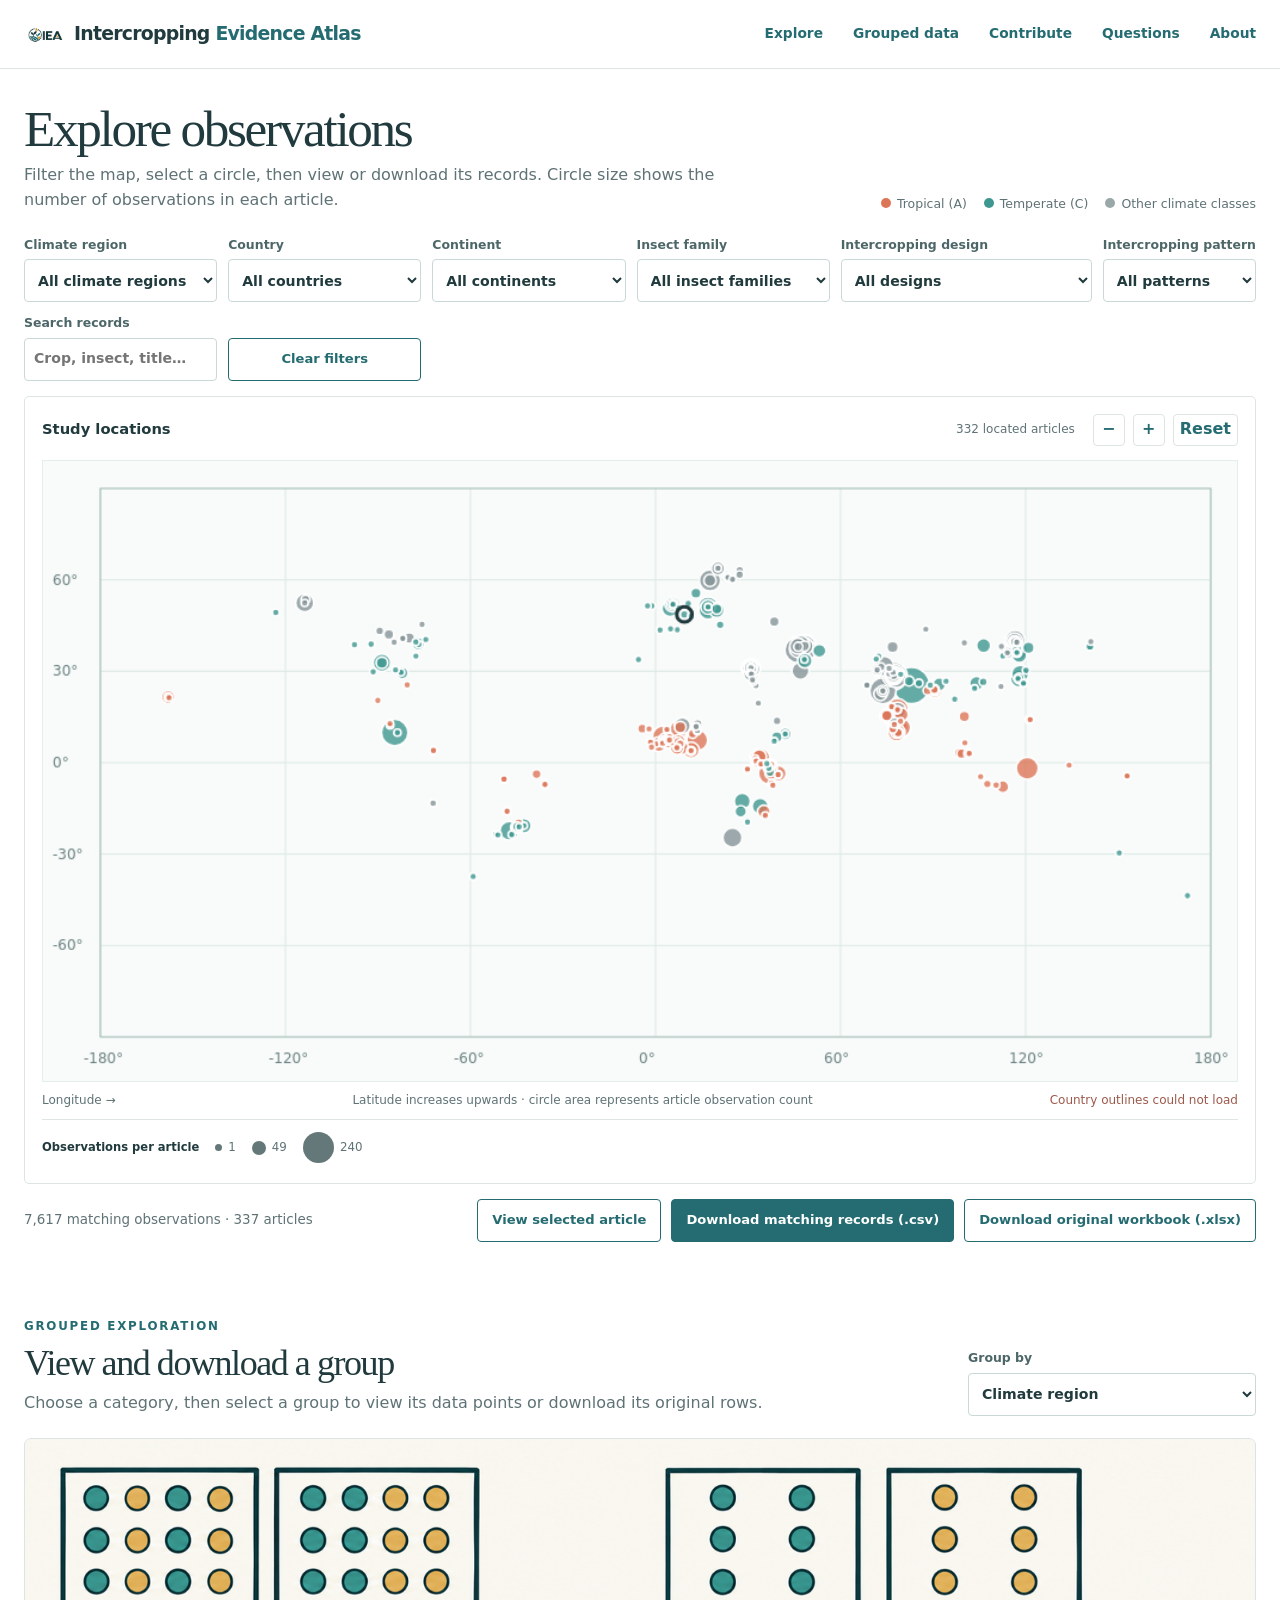
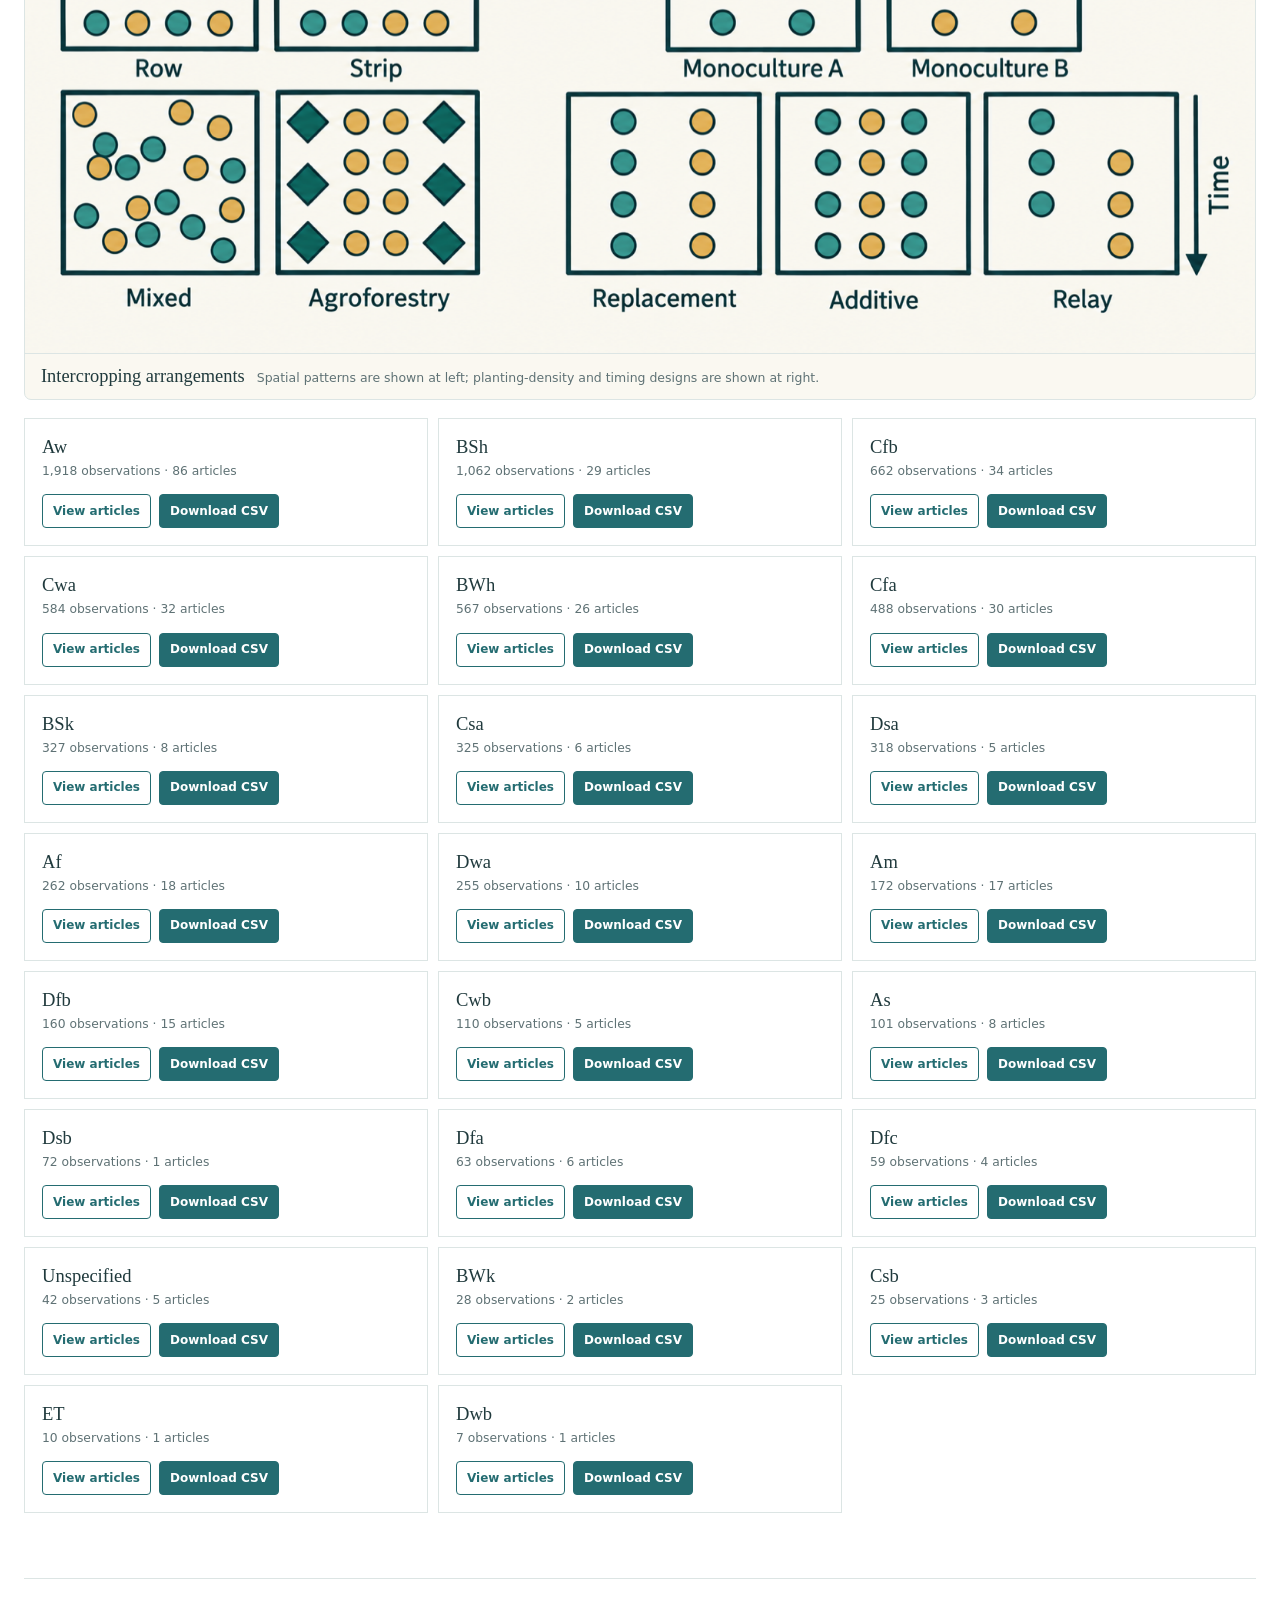
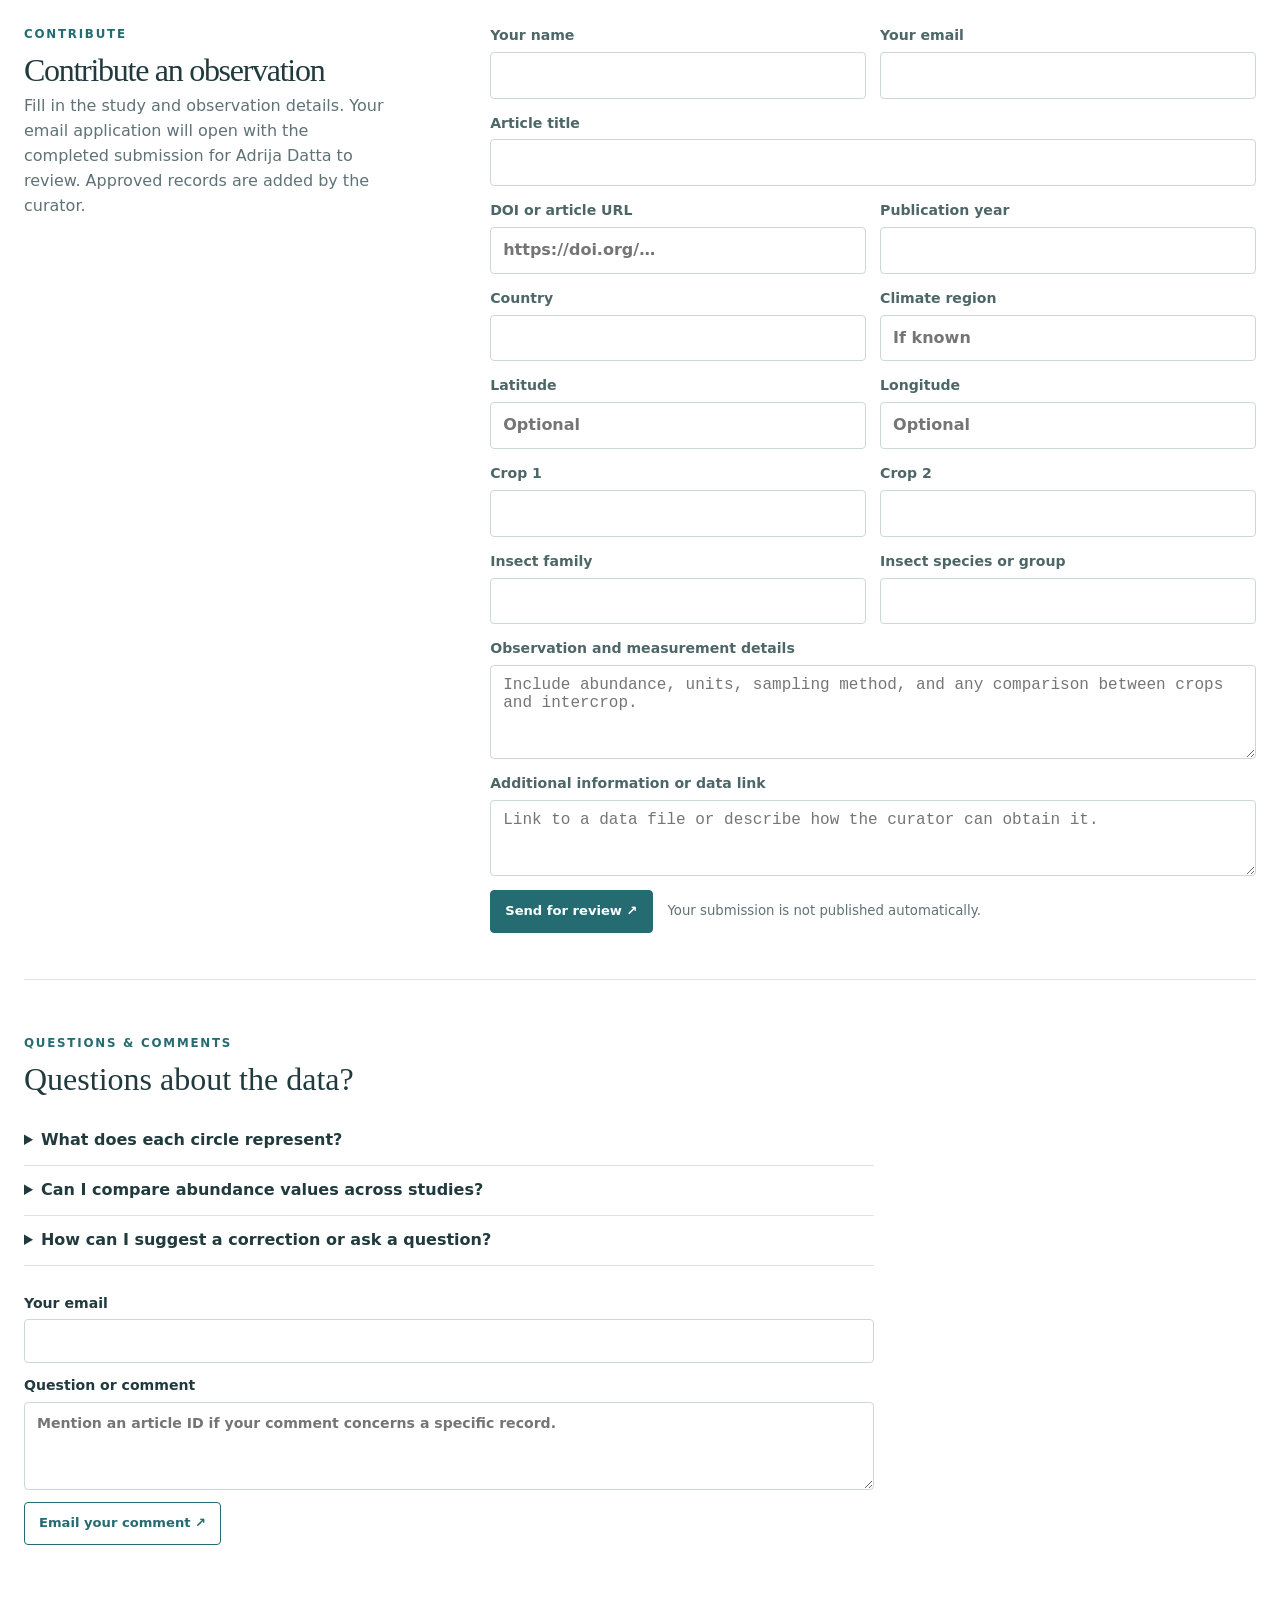
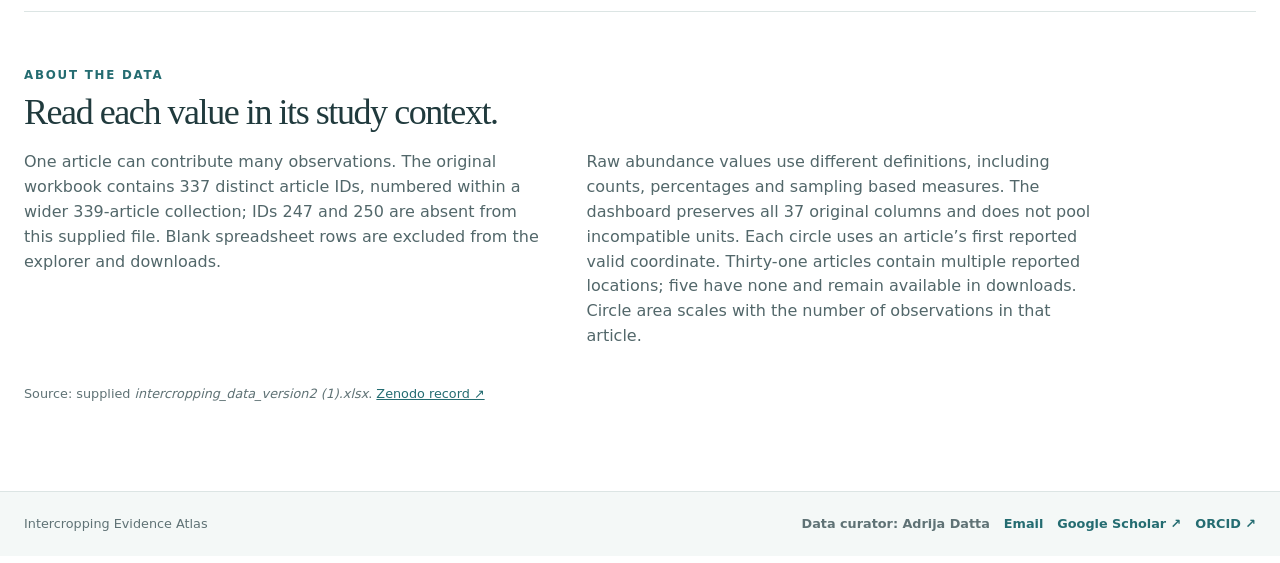
==== commit a6bfa0d2: "Restore compact branded header" ====
--- a/index.html
+++ b/index.html
@@ -11,7 +11,7 @@
 </head>
 <body>
 <header class="top"><div class="shell top-inner">
-<a class="brand" href="#top" aria-label="Intercropping Evidence Atlas home"><img src="assets/iea-logo.png" alt="IEA — Intercropping Evidence Atlas"></a><nav><a href="#explore">Explore</a><a href="#groups">Grouped data</a><a href="#contribute">Contribute</a><a href="#faq">Questions</a><a href="#about">About</a></nav>
+<a class="brand" href="#top" aria-label="Intercropping Evidence Atlas home"><img src="assets/iea-logo.png" alt=""><span class="brand-name">Intercropping <em>Evidence Atlas</em></span></a><nav><a href="#explore">Explore</a><a href="#groups">Grouped data</a><a href="#contribute">Contribute</a><a href="#faq">Questions</a><a href="#about">About</a></nav>
 </div></header><main id="top" class="shell"><section id="explore" class="explore"><div class="section-head">
 <div>
 <h1>Explore observations</h1>
--- a/style.css
+++ b/style.css
@@ -7,8 +7,10 @@
 .shell{width:min(1420px,calc(100% - 48px));margin:auto}
 .top{border-bottom:1px solid var(--line);background:white}
 .top-inner{display:flex;justify-content:space-between;align-items:center;min-height:68px;gap:20px}
-.brand{display:flex;align-items:center;text-decoration:none}
-.brand img{display:block;width:150px;height:50px;object-fit:contain;object-position:left center}
+.brand{display:flex;align-items:center;gap:8px;text-decoration:none;color:var(--ink);font-weight:800;letter-spacing:-.04em;font-size:1.18rem}
+.brand img{display:block;width:42px;height:28px;object-fit:contain}
+.brand-name{white-space:nowrap}
+.brand-name em{color:var(--teal);font-style:normal}
 nav{display:flex;gap:30px}
 nav a{text-decoration:none;font-size:.86rem;font-weight:700}
 .intro{padding:48px 0 34px;max-width:890px}
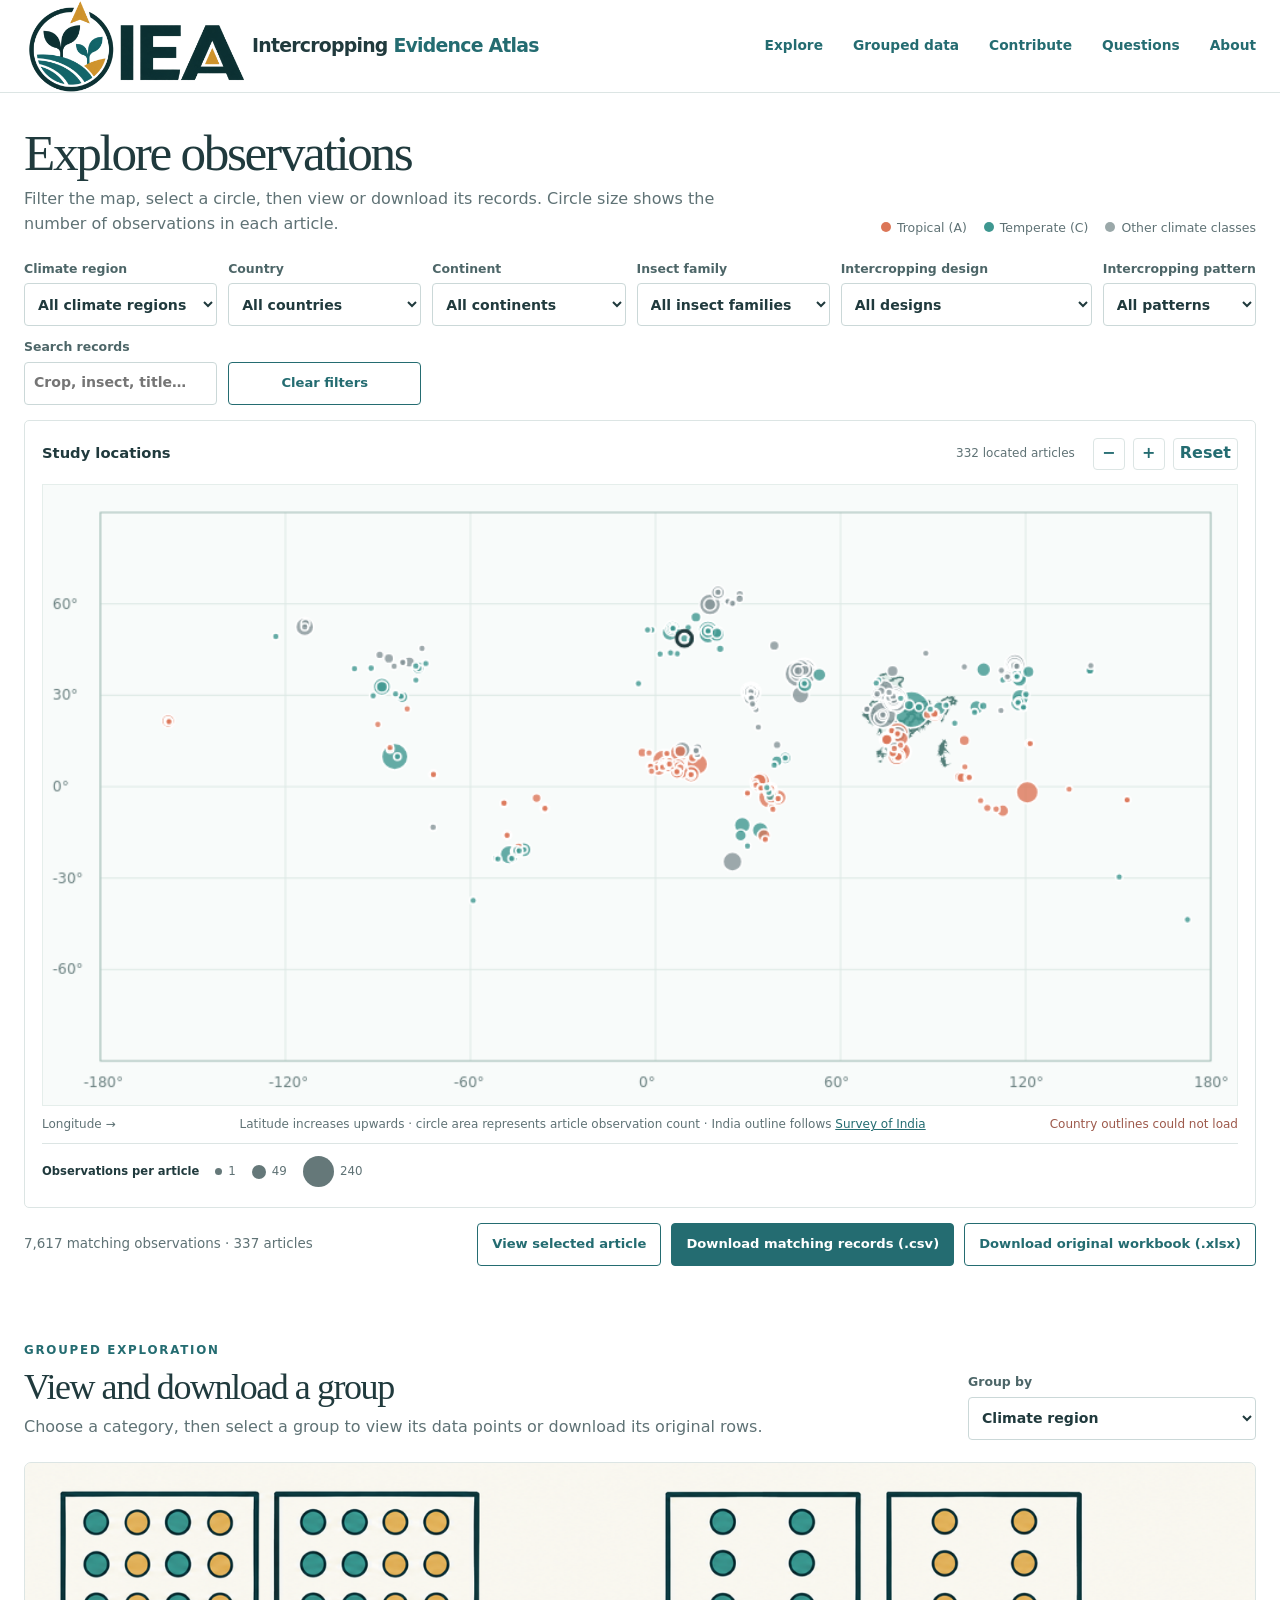
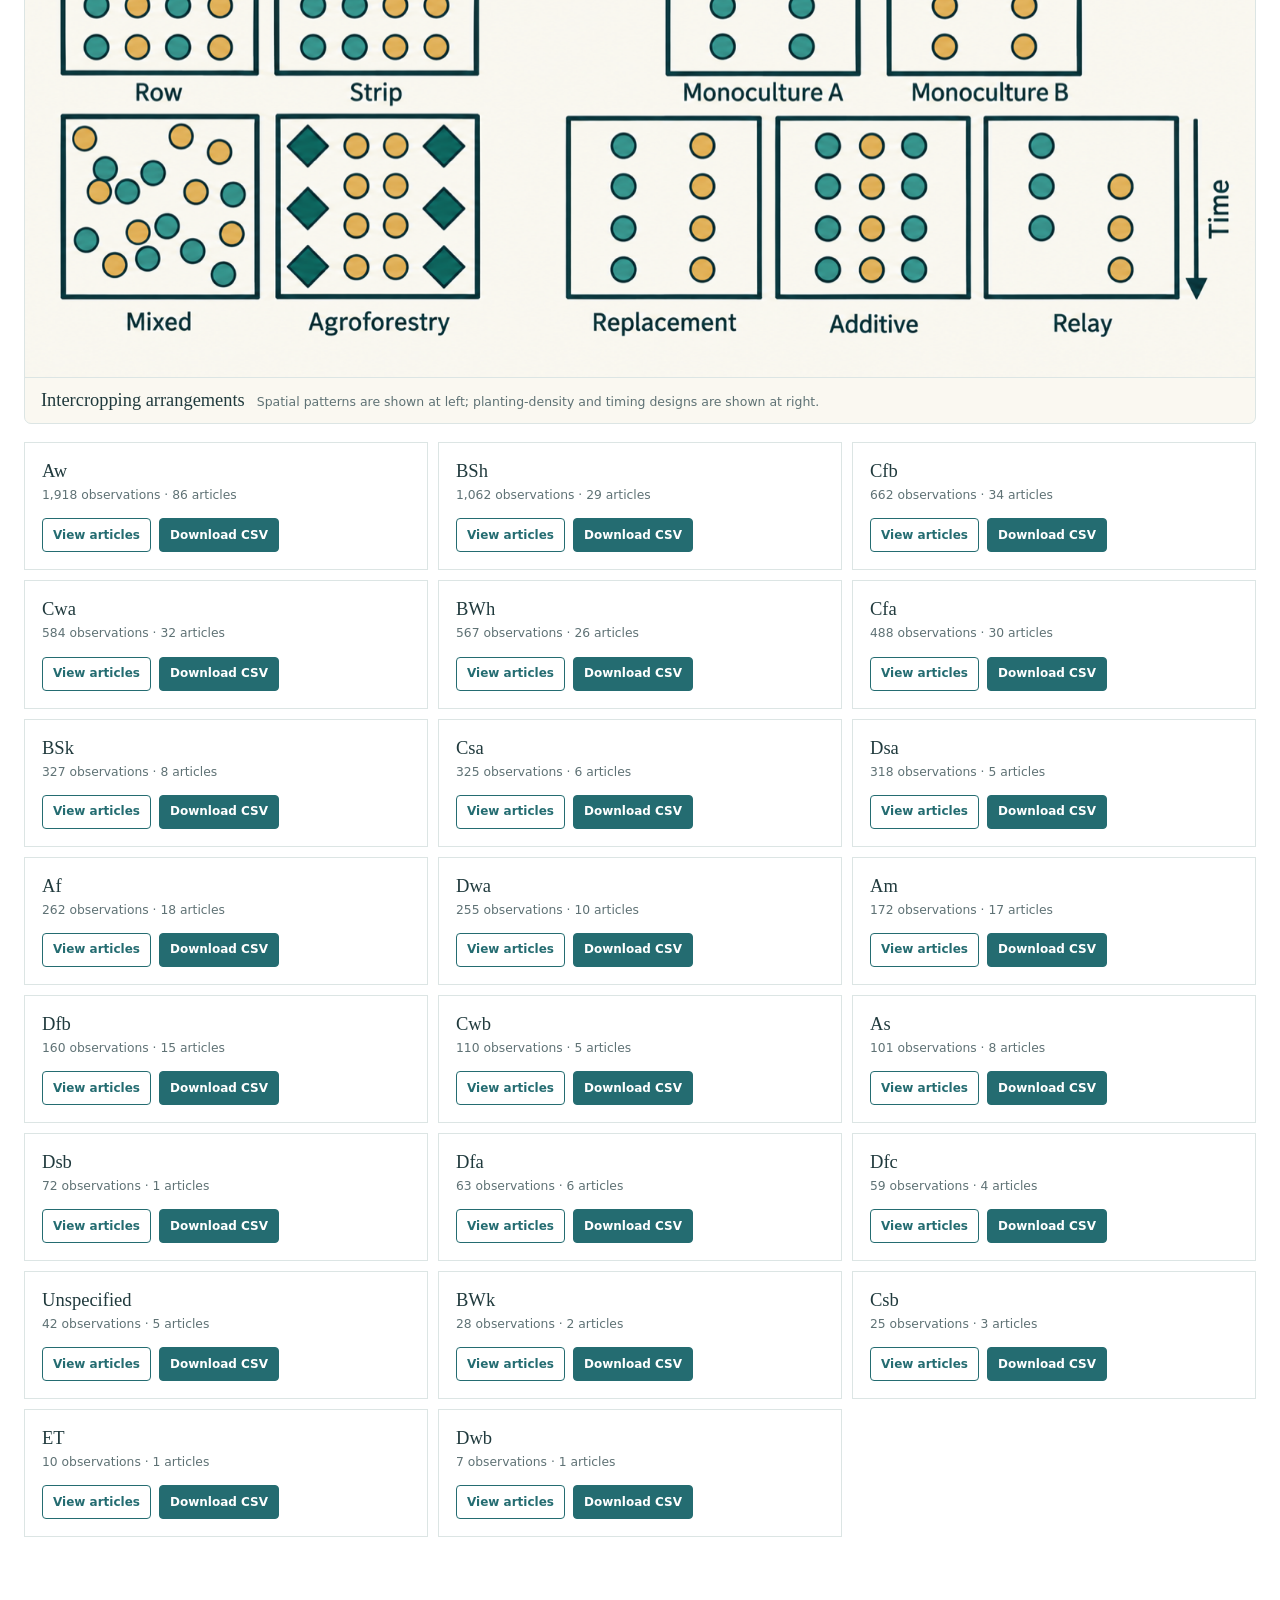
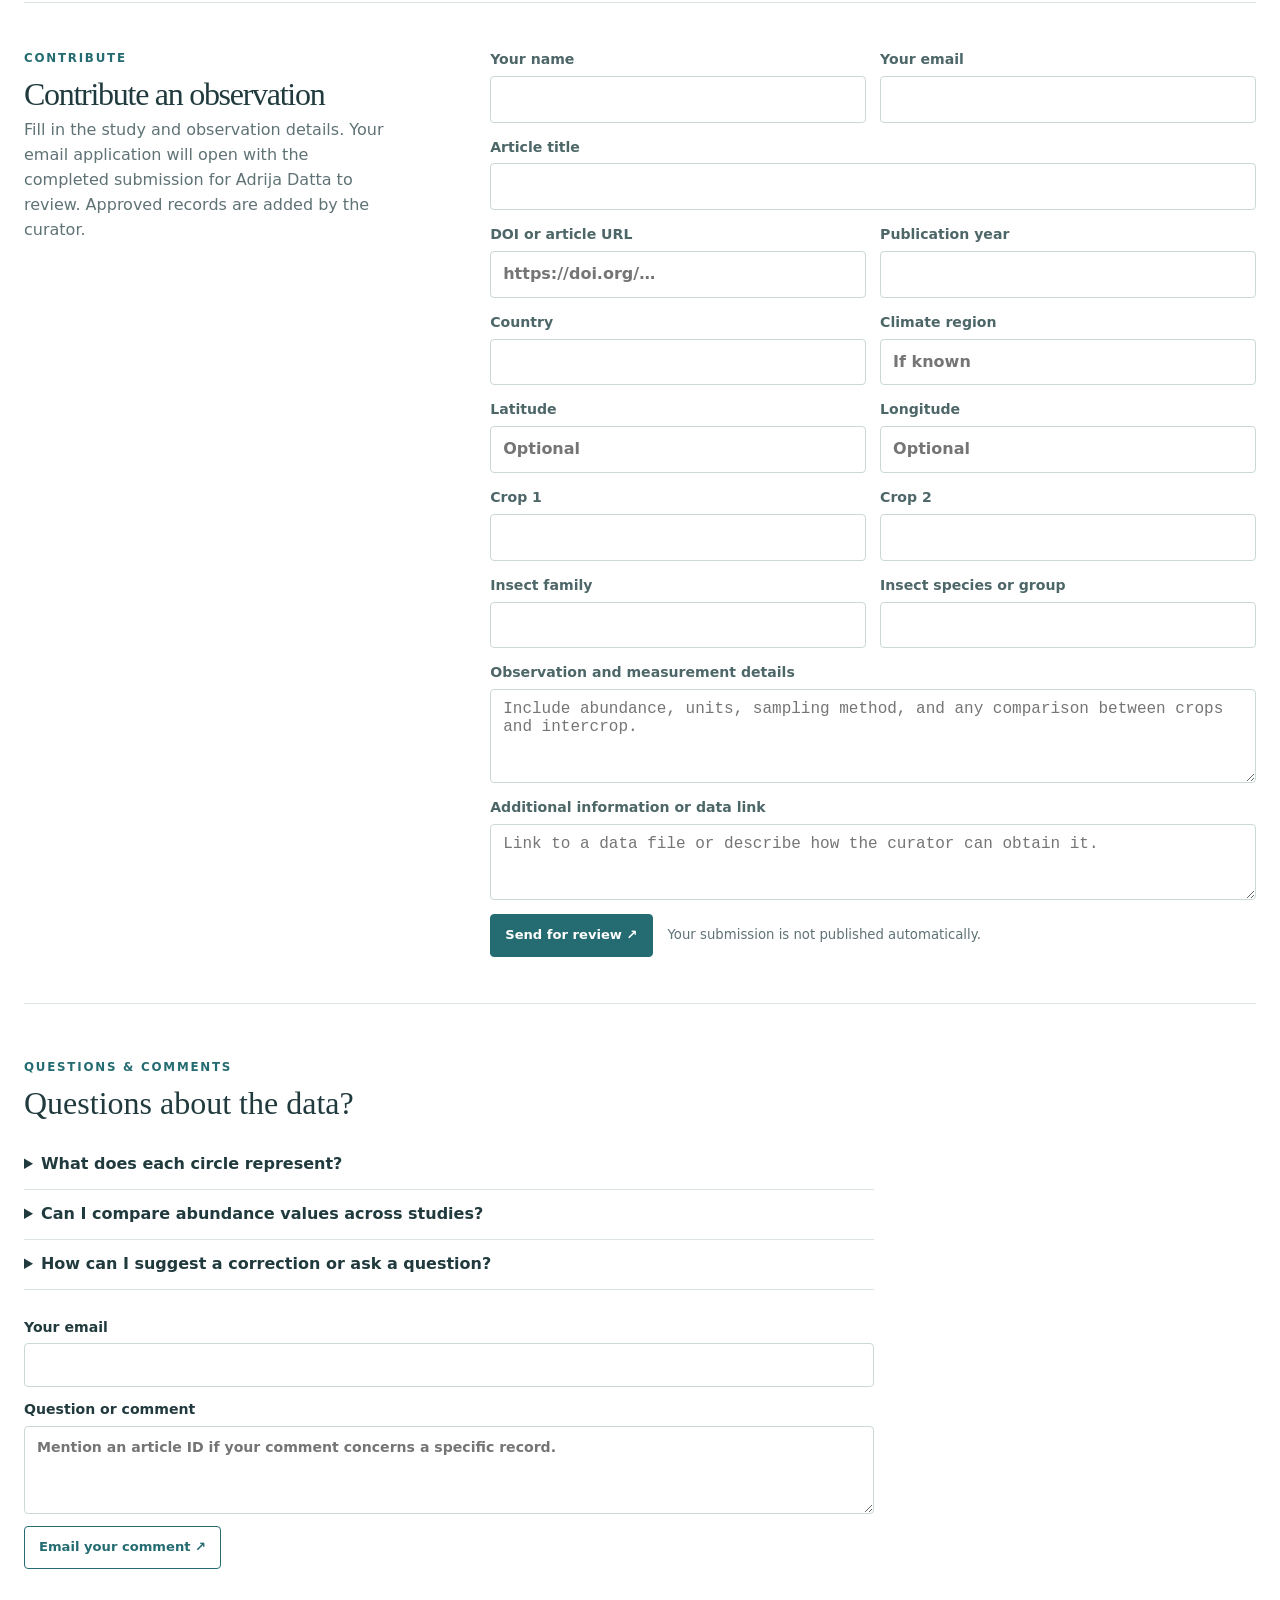
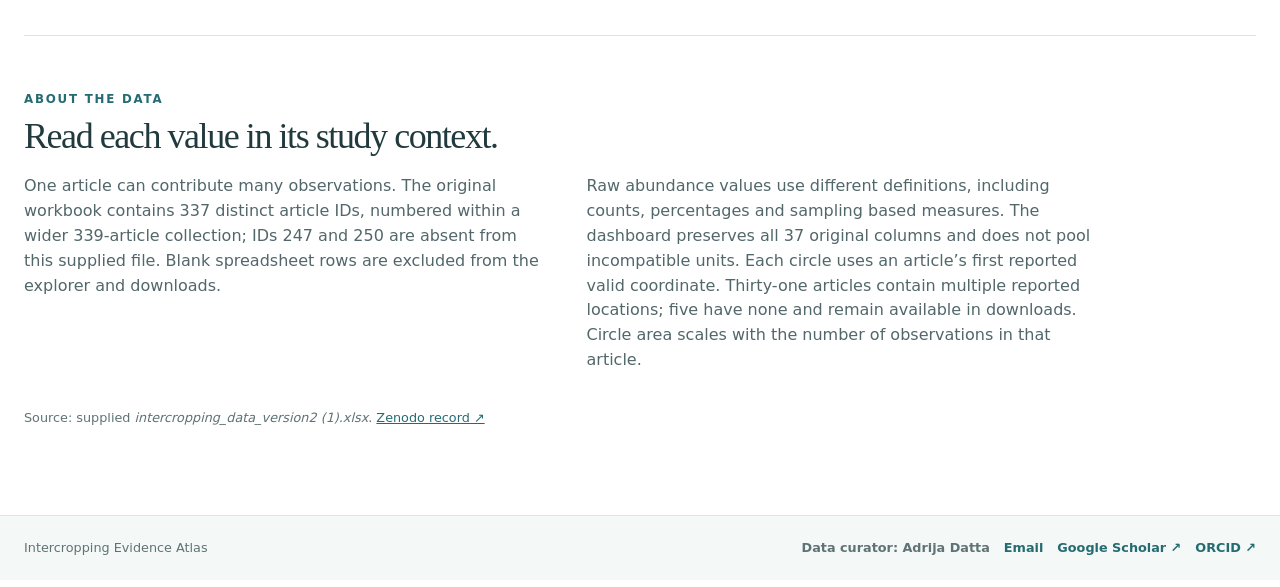
==== commit df70e8d1: "Use official-compatible India map boundaries" ====
--- a/index.html
+++ b/index.html
@@ -34,7 +34,7 @@
 <div class="canvas-wrap">
 <canvas id="plot" width="1000" height="520" role="img" aria-label="World scatter plot with one circle per article; circle size indicates observation count"></canvas><div id="tooltip" class="tooltip" hidden></div>
 </div>
-<div class="plot-axis">Longitude &rarr; <span>Latitude increases upwards &middot; circle area represents article observation count</span>
+<div class="plot-axis">Longitude &rarr; <span>Latitude increases upwards &middot; circle area represents article observation count &middot; India outline follows <a href="https://surveyofindia.gov.in/pages/political-map-of-india" target="_blank" rel="noopener noreferrer">Survey of India</a></span>
 </div>
 <div class="size-legend">
 <strong>Observations per article</strong><span><i style="width:7px;height:7px"></i>1</span><span><i style="width:14px;height:14px"></i>49</span><span><i style="width:31px;height:31px"></i>240</span>
--- a/style.css
+++ b/style.css
@@ -8,7 +8,7 @@
 .top{border-bottom:1px solid var(--line);background:white}
 .top-inner{display:flex;justify-content:space-between;align-items:center;min-height:68px;gap:20px}
 .brand{display:flex;align-items:center;gap:8px;text-decoration:none;color:var(--ink);font-weight:800;letter-spacing:-.04em;font-size:1.18rem}
-.brand img{display:block;width:42px;height:28px;object-fit:contain}
+.brand img{display:block;width:220px;height:92px;object-fit:contain}
 .brand-name{white-space:nowrap}
 .brand-name em{color:var(--teal);font-style:normal}
 nav{display:flex;gap:30px}
@@ -96,6 +96,9 @@
 }
 @media(max-width:650px){.shell{width:calc(100% - 28px)}
 .top-inner{flex-direction:column;align-items:start;padding:14px 0}
+.brand{flex-direction:column;align-items:start;gap:3px}
+.brand img{width:180px;height:75px}
+.brand-name{font-size:1rem}
 .top nav{gap:16px}
 .intro{padding-top:33px}
 .intro h1{font-size:2.65rem}
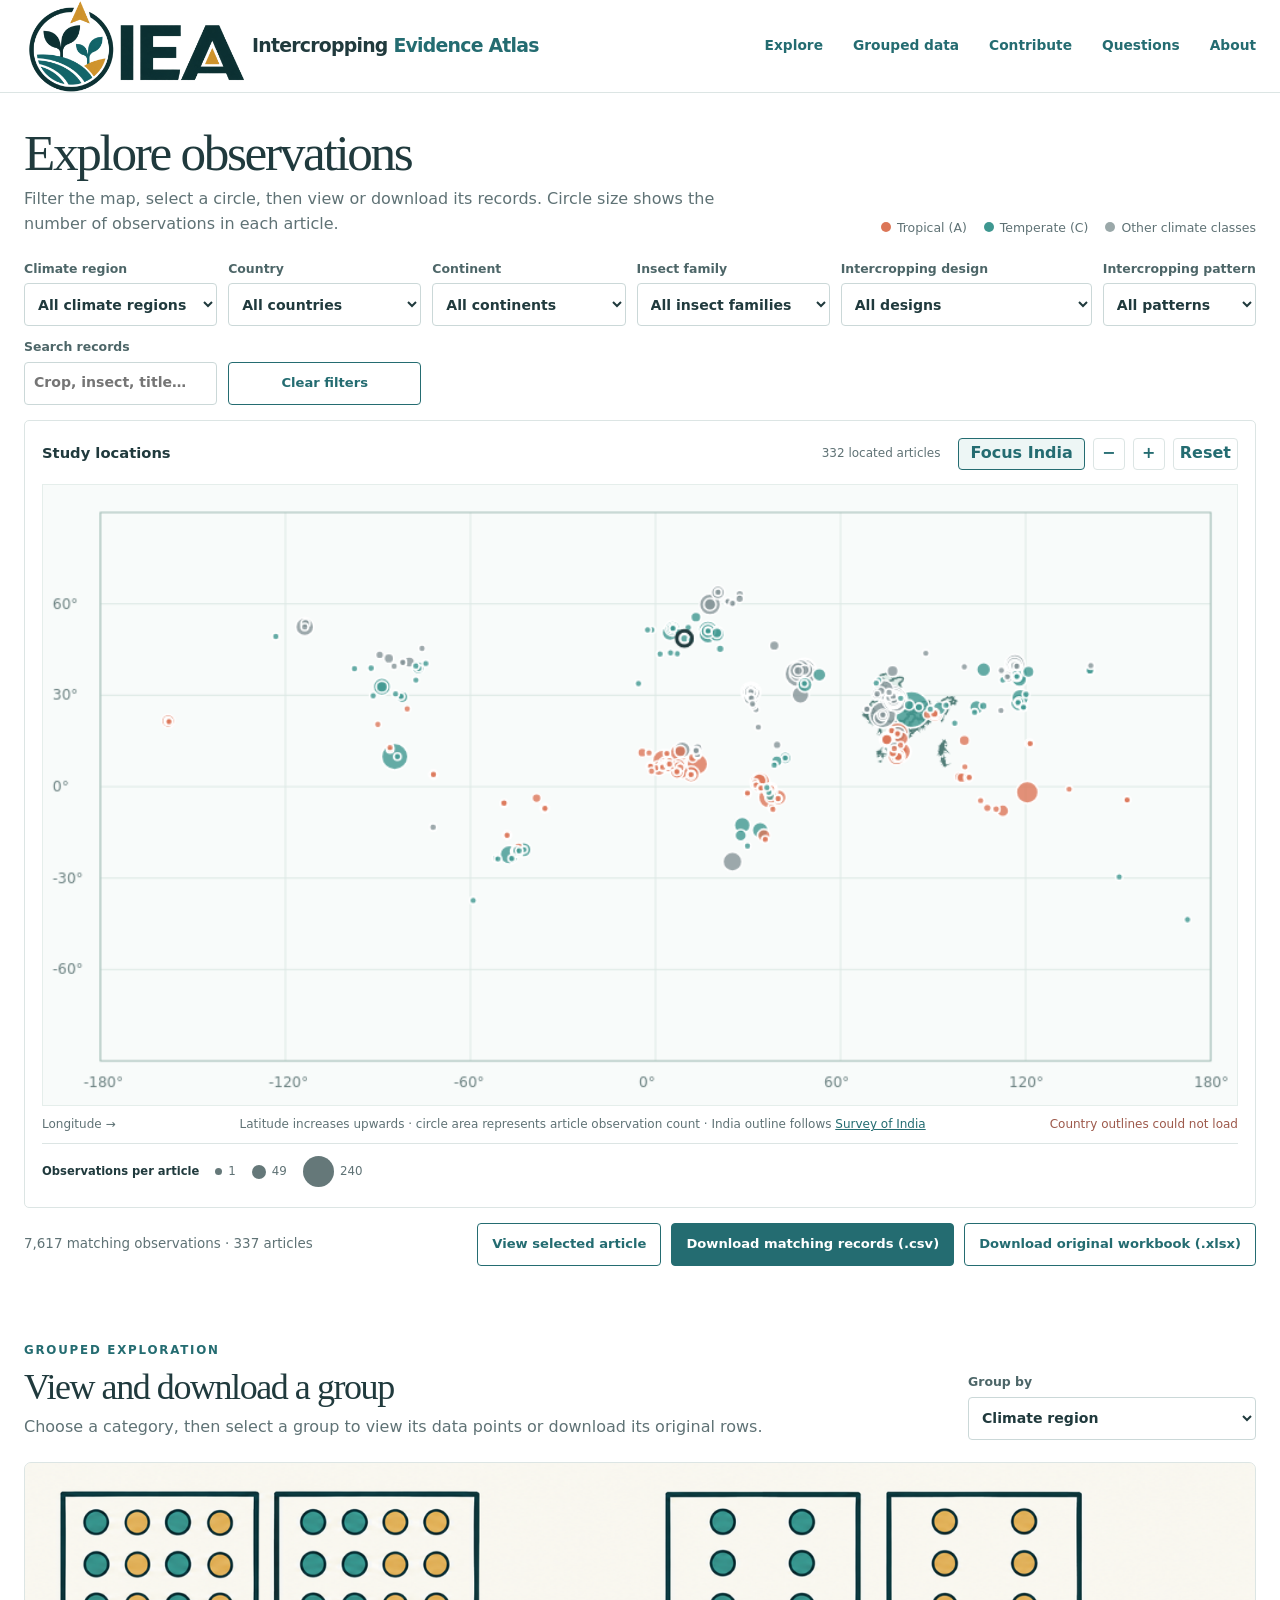
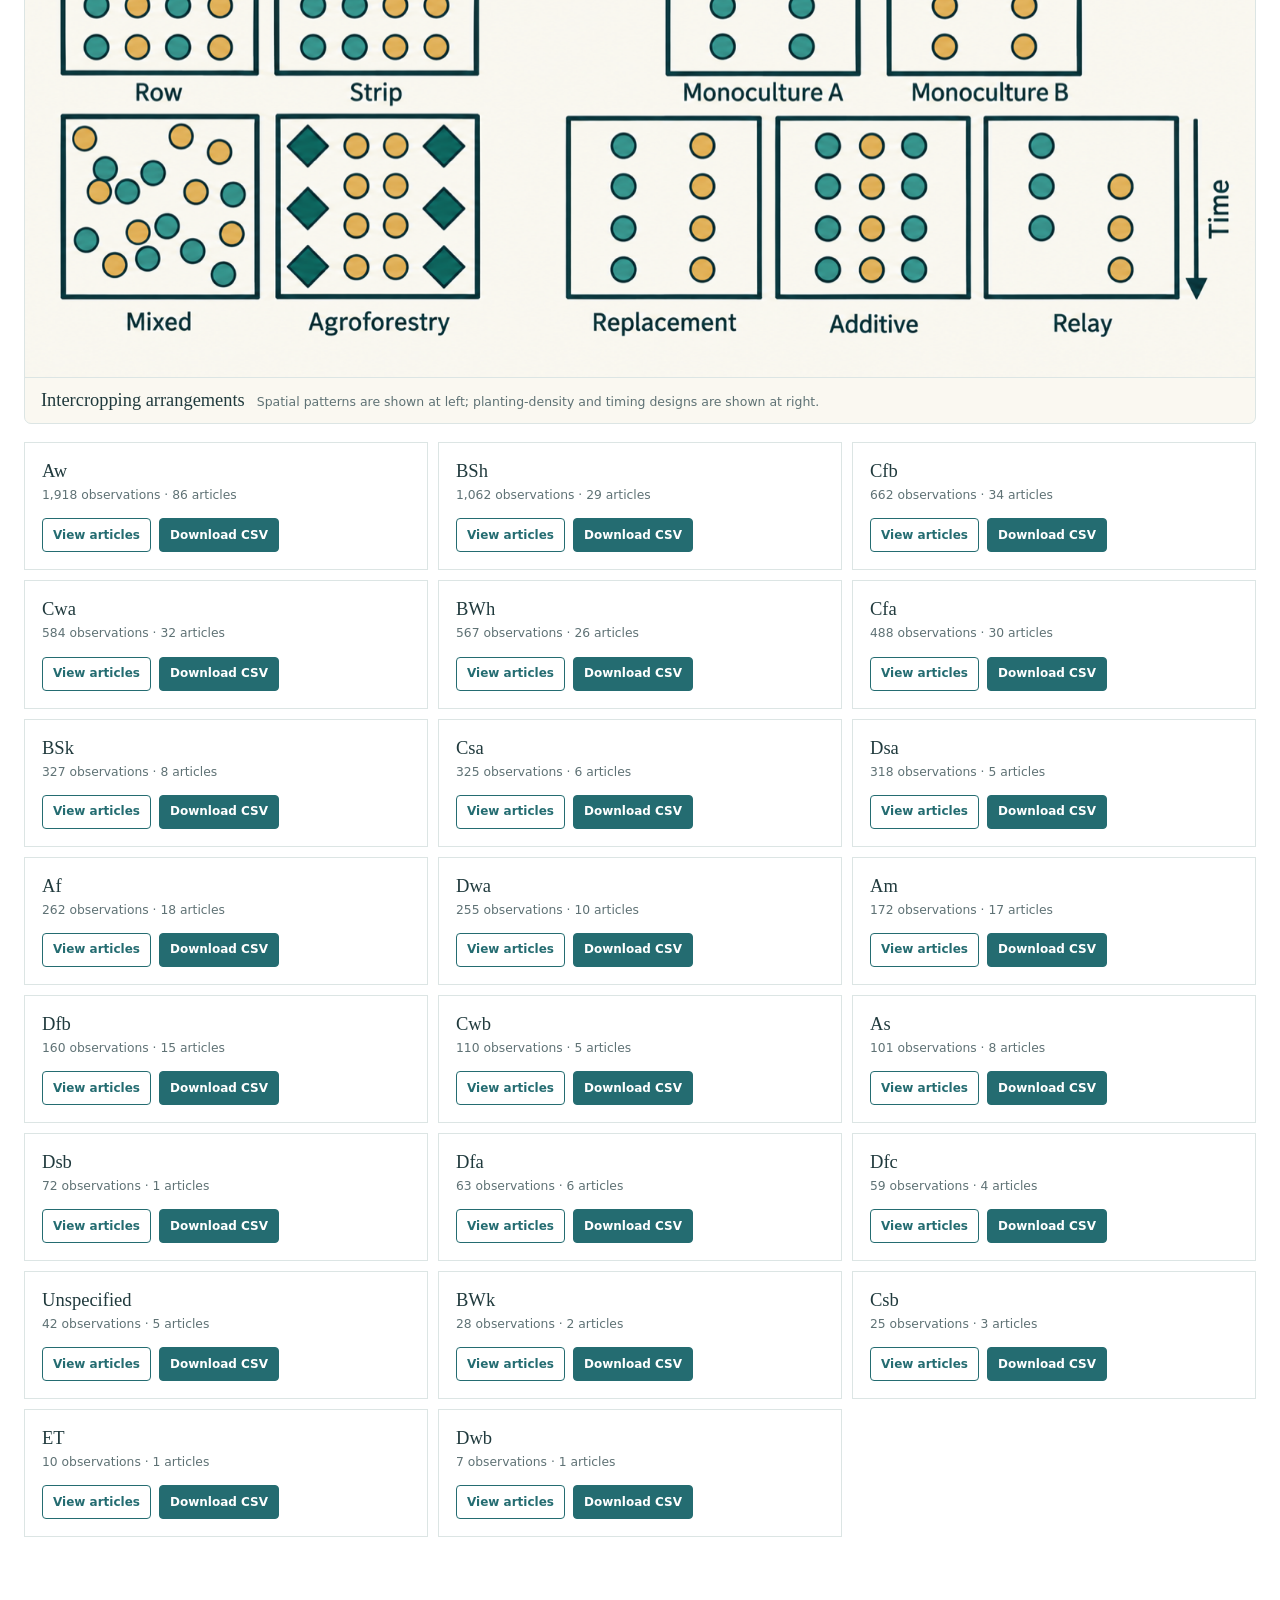
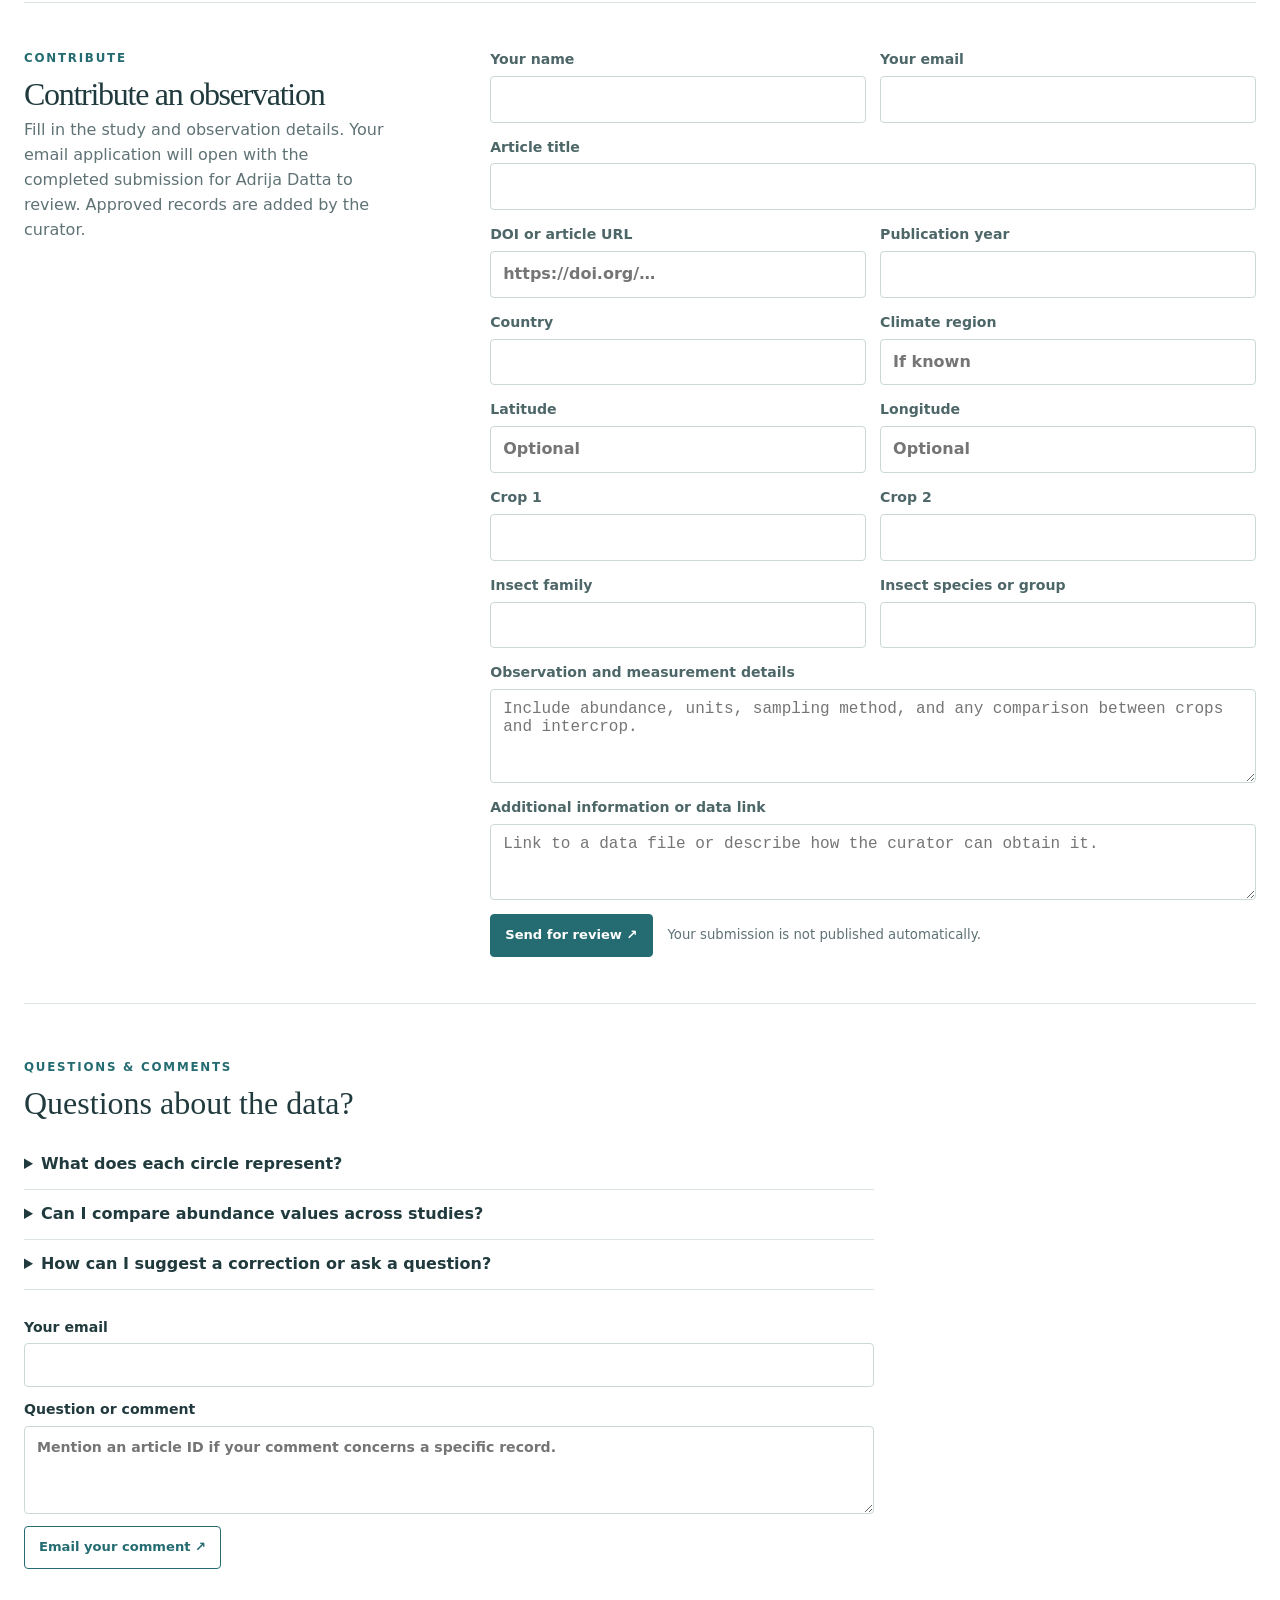
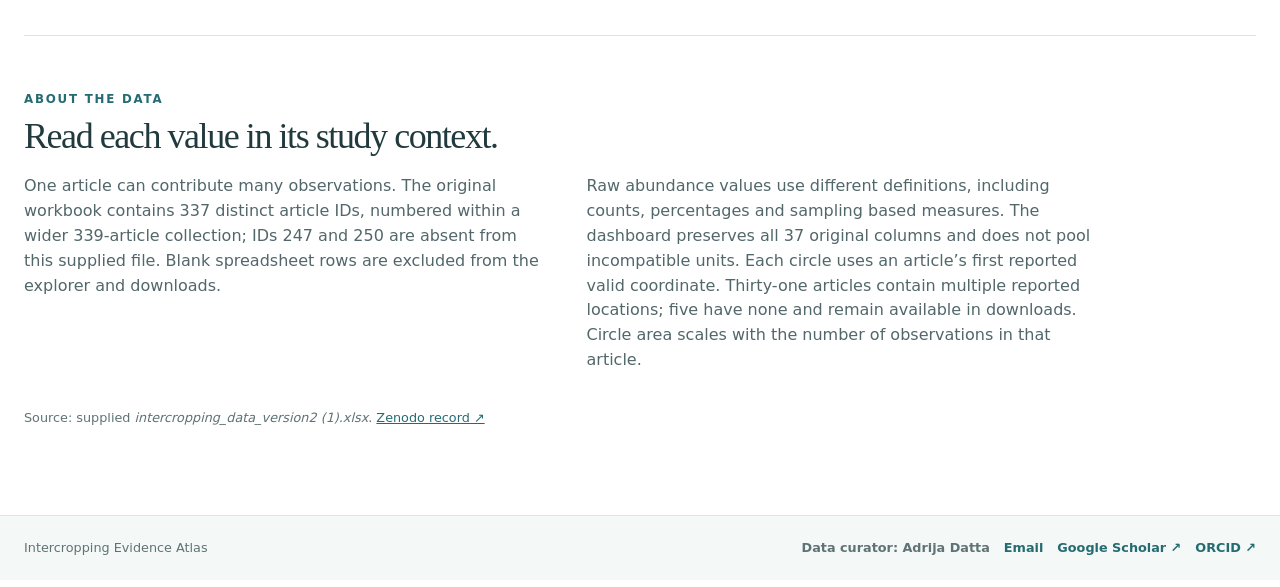
==== commit 66600c24: "Add visible India map focus control" ====
--- a/index.html
+++ b/index.html
@@ -28,7 +28,7 @@
 <div class="plot-card">
 <div class="plot-meta">
 <strong>Study locations</strong><div class="map-controls">
-<span id="plot-status">Loading records&hellip;</span><button id="zoom-out" type="button" aria-label="Zoom out">&minus;</button><button id="zoom-in" type="button" aria-label="Zoom in">+</button><button id="zoom-reset" type="button">Reset</button>
+<span id="plot-status">Loading records&hellip;</span><button id="focus-india" type="button">Focus India</button><button id="zoom-out" type="button" aria-label="Zoom out">&minus;</button><button id="zoom-in" type="button" aria-label="Zoom in">+</button><button id="zoom-reset" type="button">Reset</button>
 </div>
 </div>
 <div class="canvas-wrap">
--- a/style.css
+++ b/style.css
@@ -134,6 +134,7 @@
 .map-controls{display:flex;align-items:center;gap:8px}
 .map-controls span{margin-right:10px}
 .map-controls button{background:white;border:1px solid var(--line);border-radius:4px;color:var(--teal);font-weight:800;min-width:32px;height:32px;cursor:pointer}
+.map-controls #focus-india{padding:0 11px;border-color:var(--teal);background:#edf6f5}
 .map-controls button:hover{background:#edf6f5}
 .detail-backdrop{position:fixed;inset:0;z-index:40;background:rgba(16,40,42,.5)}
 .detail-backdrop[hidden]{display:none}
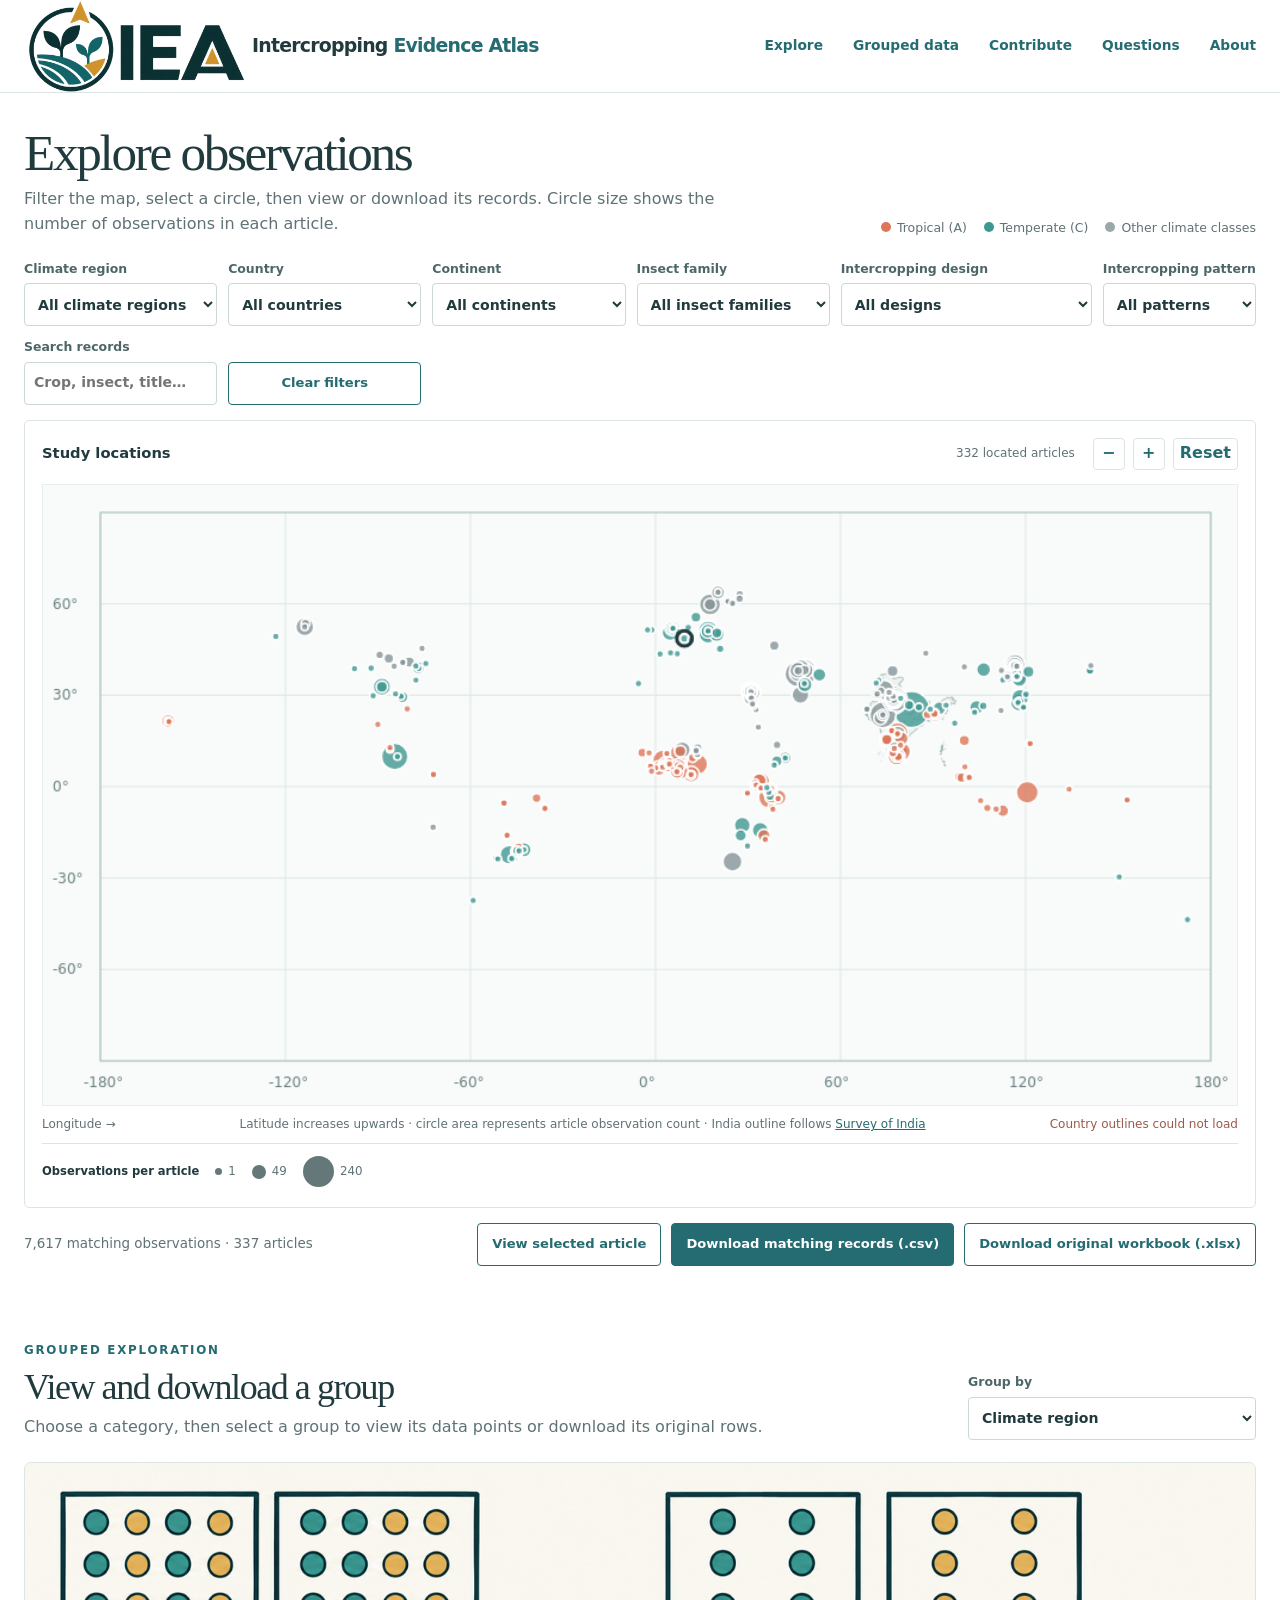
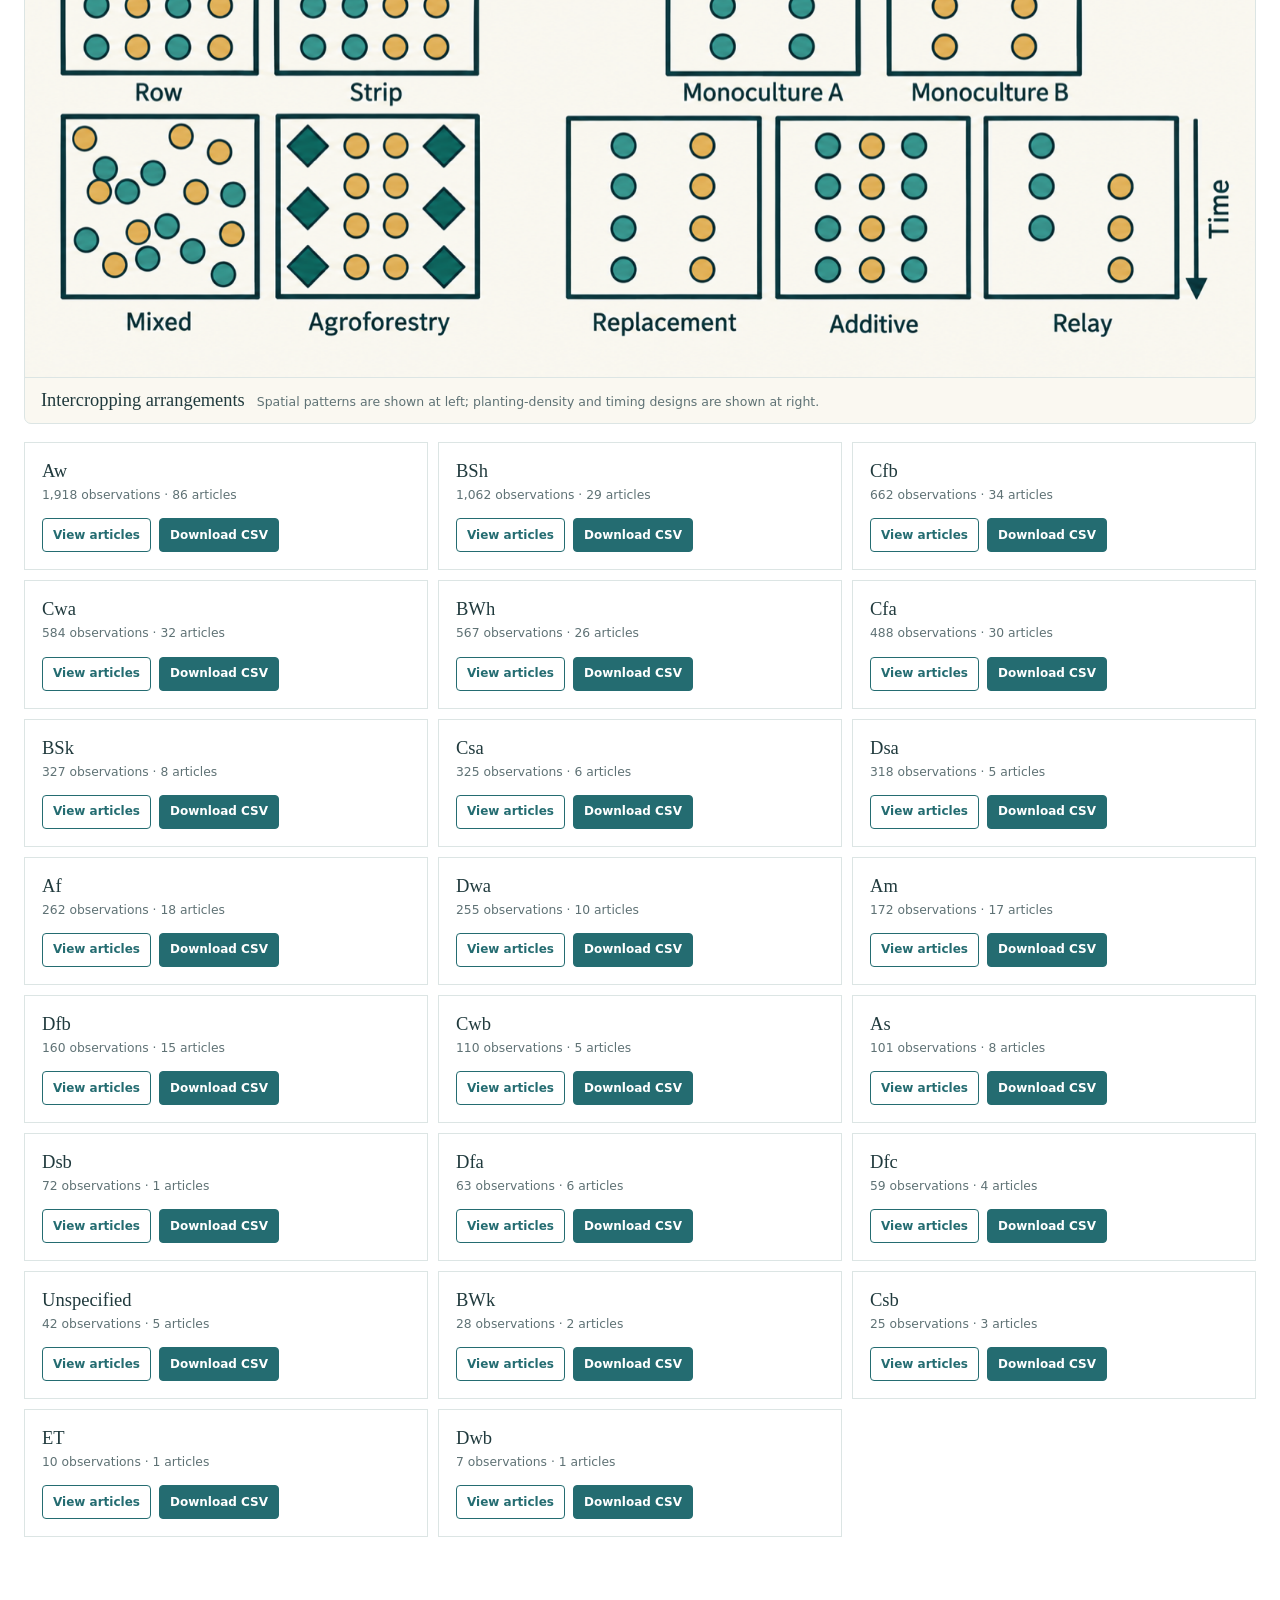
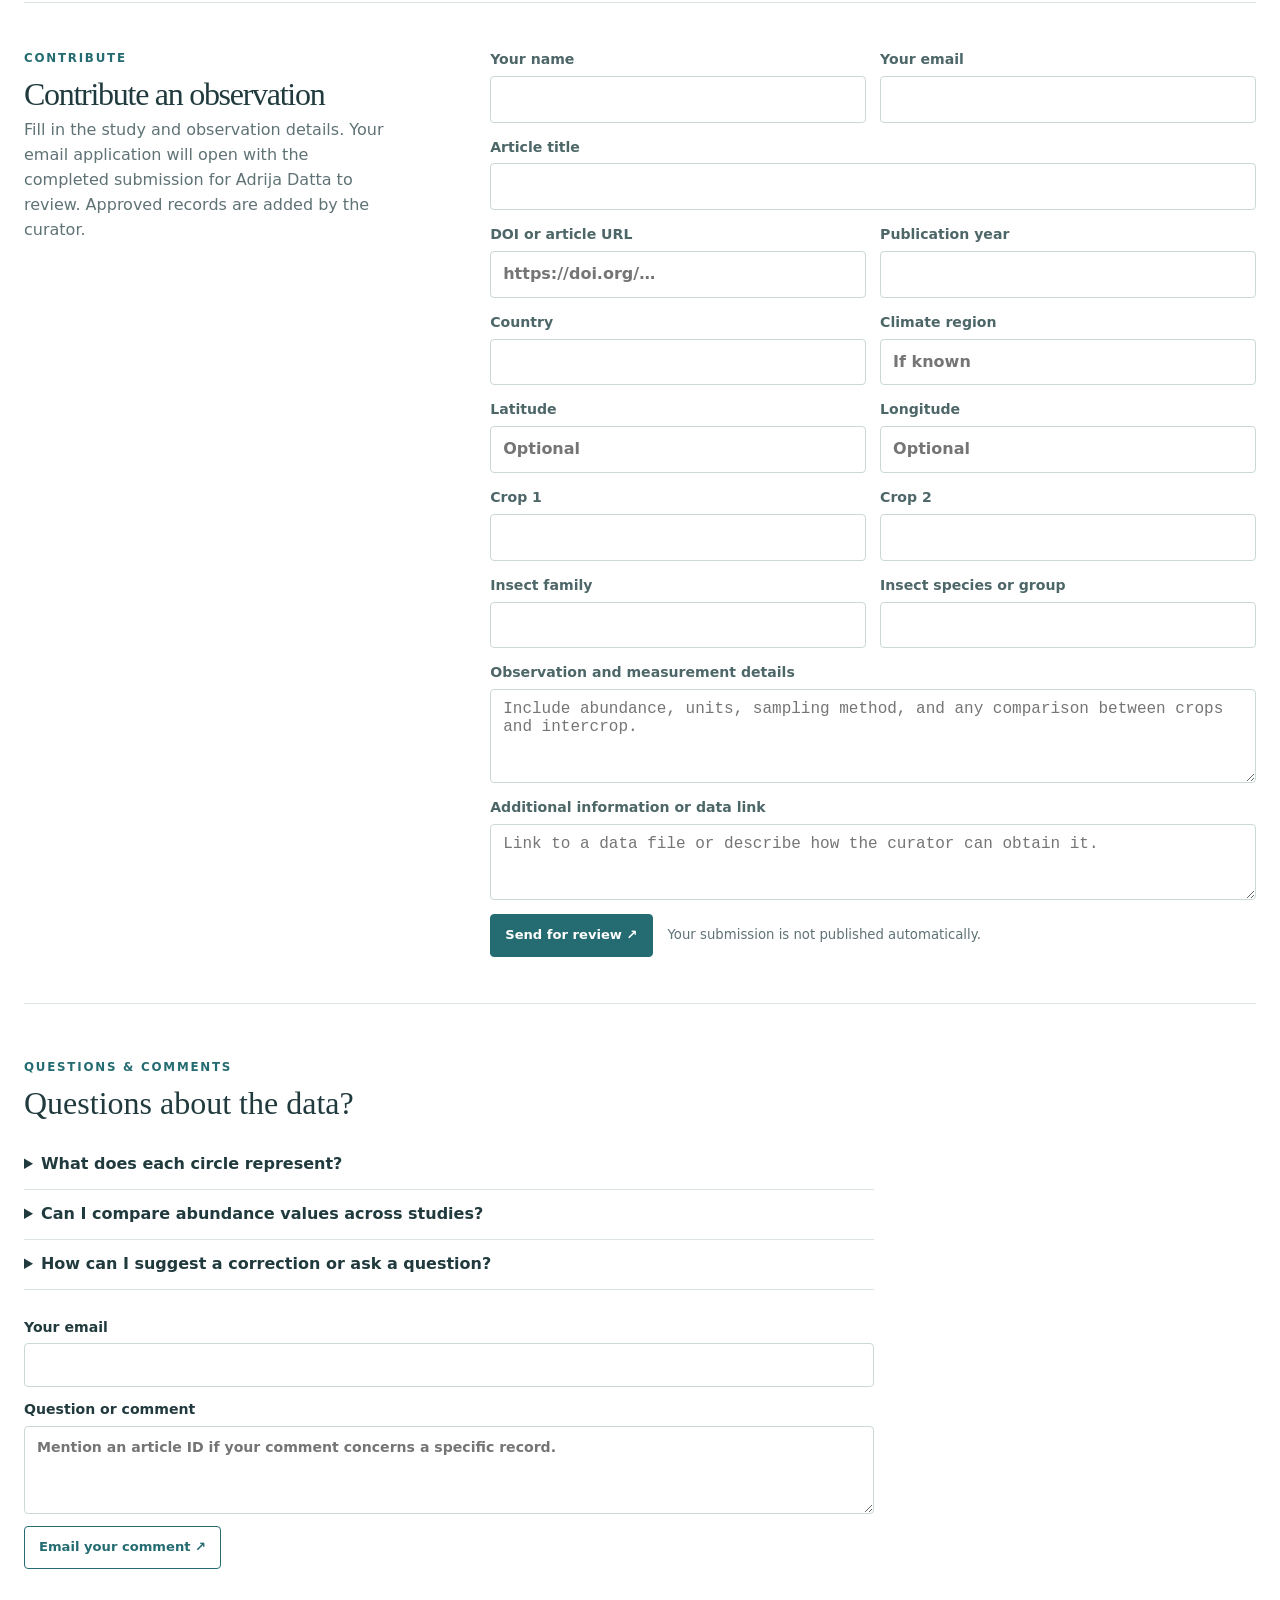
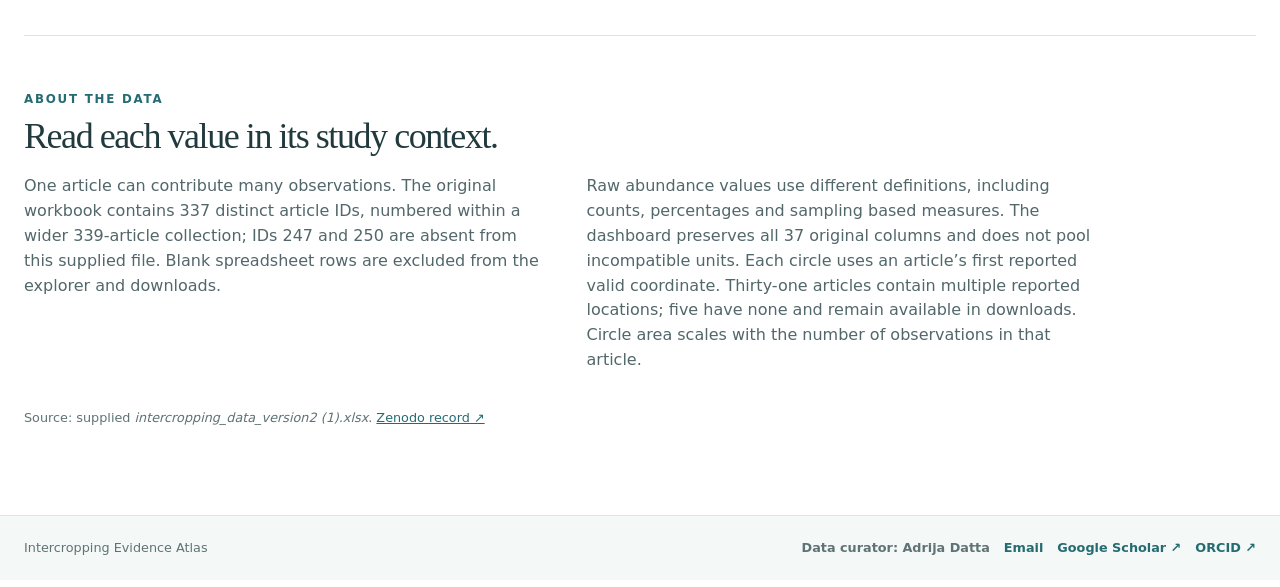
==== commit ea253edd: "Simplify India map outline" ====
--- a/index.html
+++ b/index.html
@@ -28,7 +28,7 @@
 <div class="plot-card">
 <div class="plot-meta">
 <strong>Study locations</strong><div class="map-controls">
-<span id="plot-status">Loading records&hellip;</span><button id="focus-india" type="button">Focus India</button><button id="zoom-out" type="button" aria-label="Zoom out">&minus;</button><button id="zoom-in" type="button" aria-label="Zoom in">+</button><button id="zoom-reset" type="button">Reset</button>
+<span id="plot-status">Loading records&hellip;</span><button id="zoom-out" type="button" aria-label="Zoom out">&minus;</button><button id="zoom-in" type="button" aria-label="Zoom in">+</button><button id="zoom-reset" type="button">Reset</button>
 </div>
 </div>
 <div class="canvas-wrap">
--- a/style.css
+++ b/style.css
@@ -134,7 +134,6 @@
 .map-controls{display:flex;align-items:center;gap:8px}
 .map-controls span{margin-right:10px}
 .map-controls button{background:white;border:1px solid var(--line);border-radius:4px;color:var(--teal);font-weight:800;min-width:32px;height:32px;cursor:pointer}
-.map-controls #focus-india{padding:0 11px;border-color:var(--teal);background:#edf6f5}
 .map-controls button:hover{background:#edf6f5}
 .detail-backdrop{position:fixed;inset:0;z-index:40;background:rgba(16,40,42,.5)}
 .detail-backdrop[hidden]{display:none}
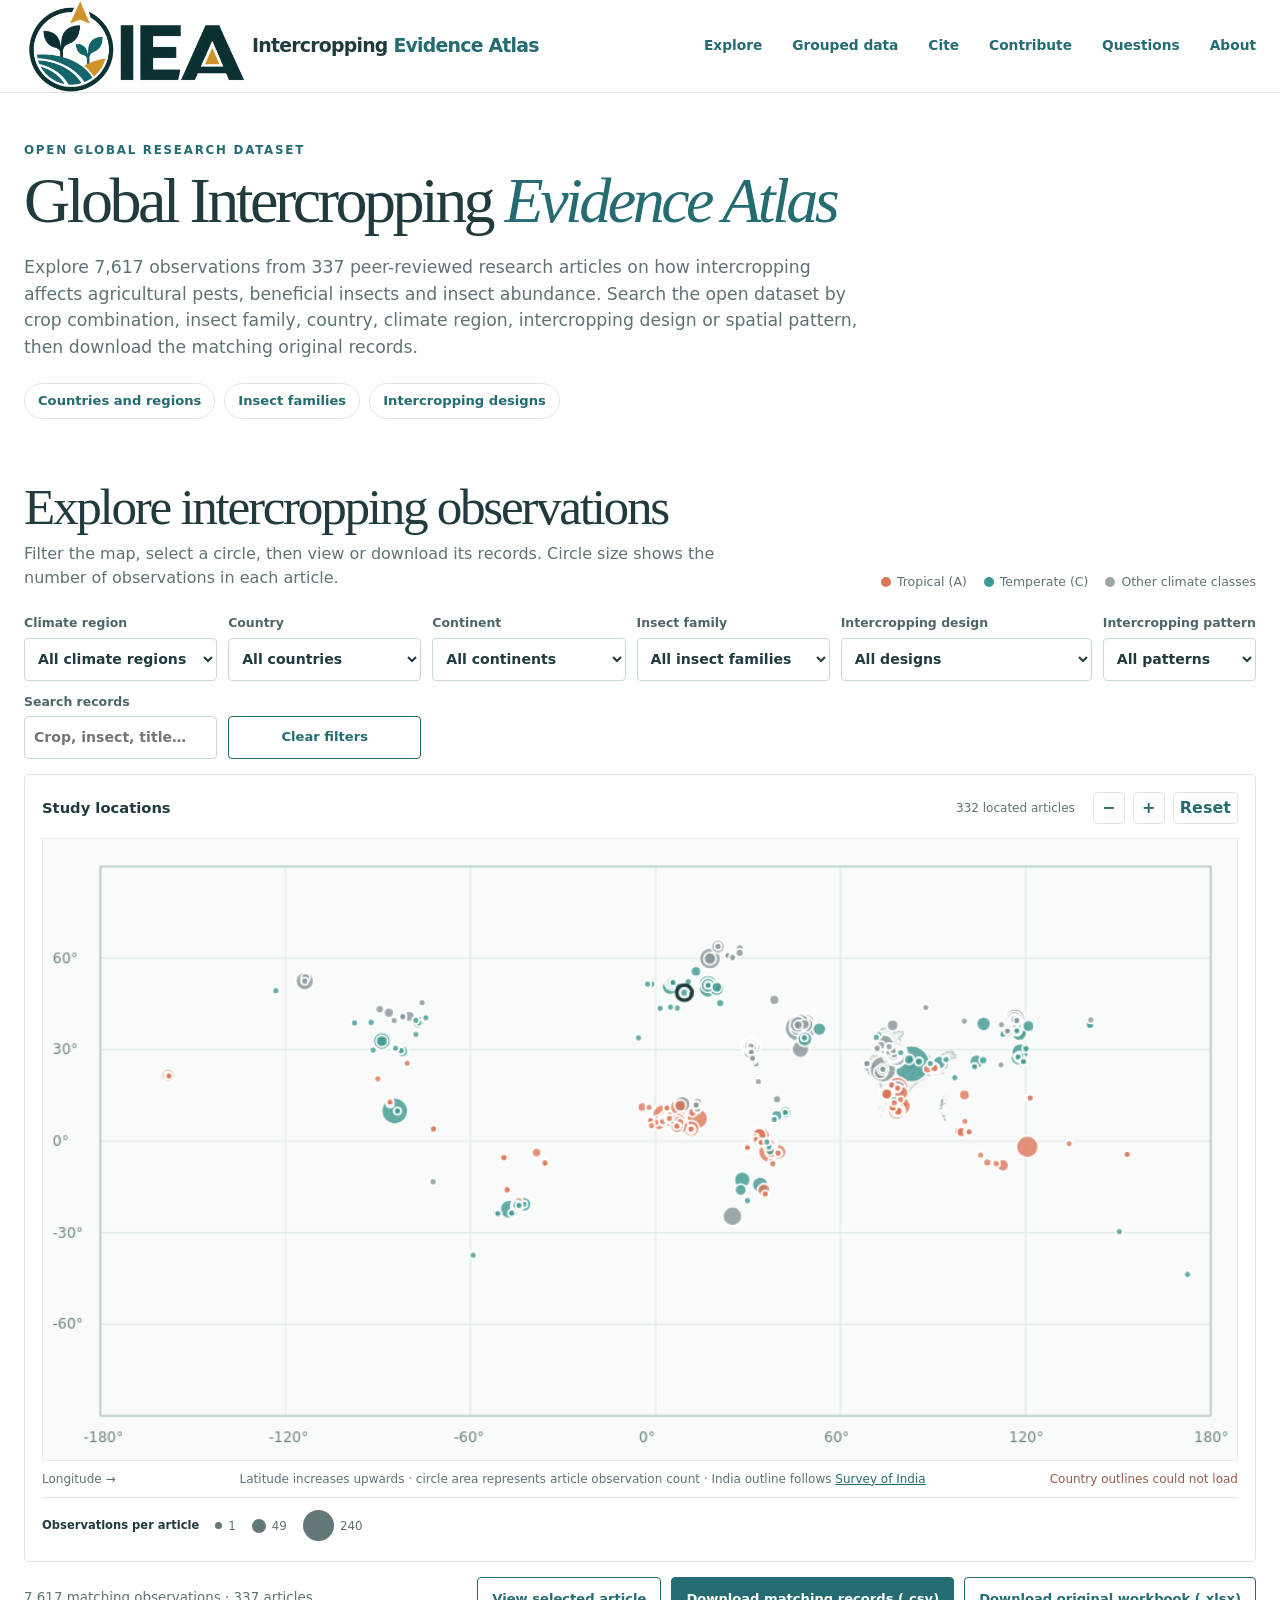
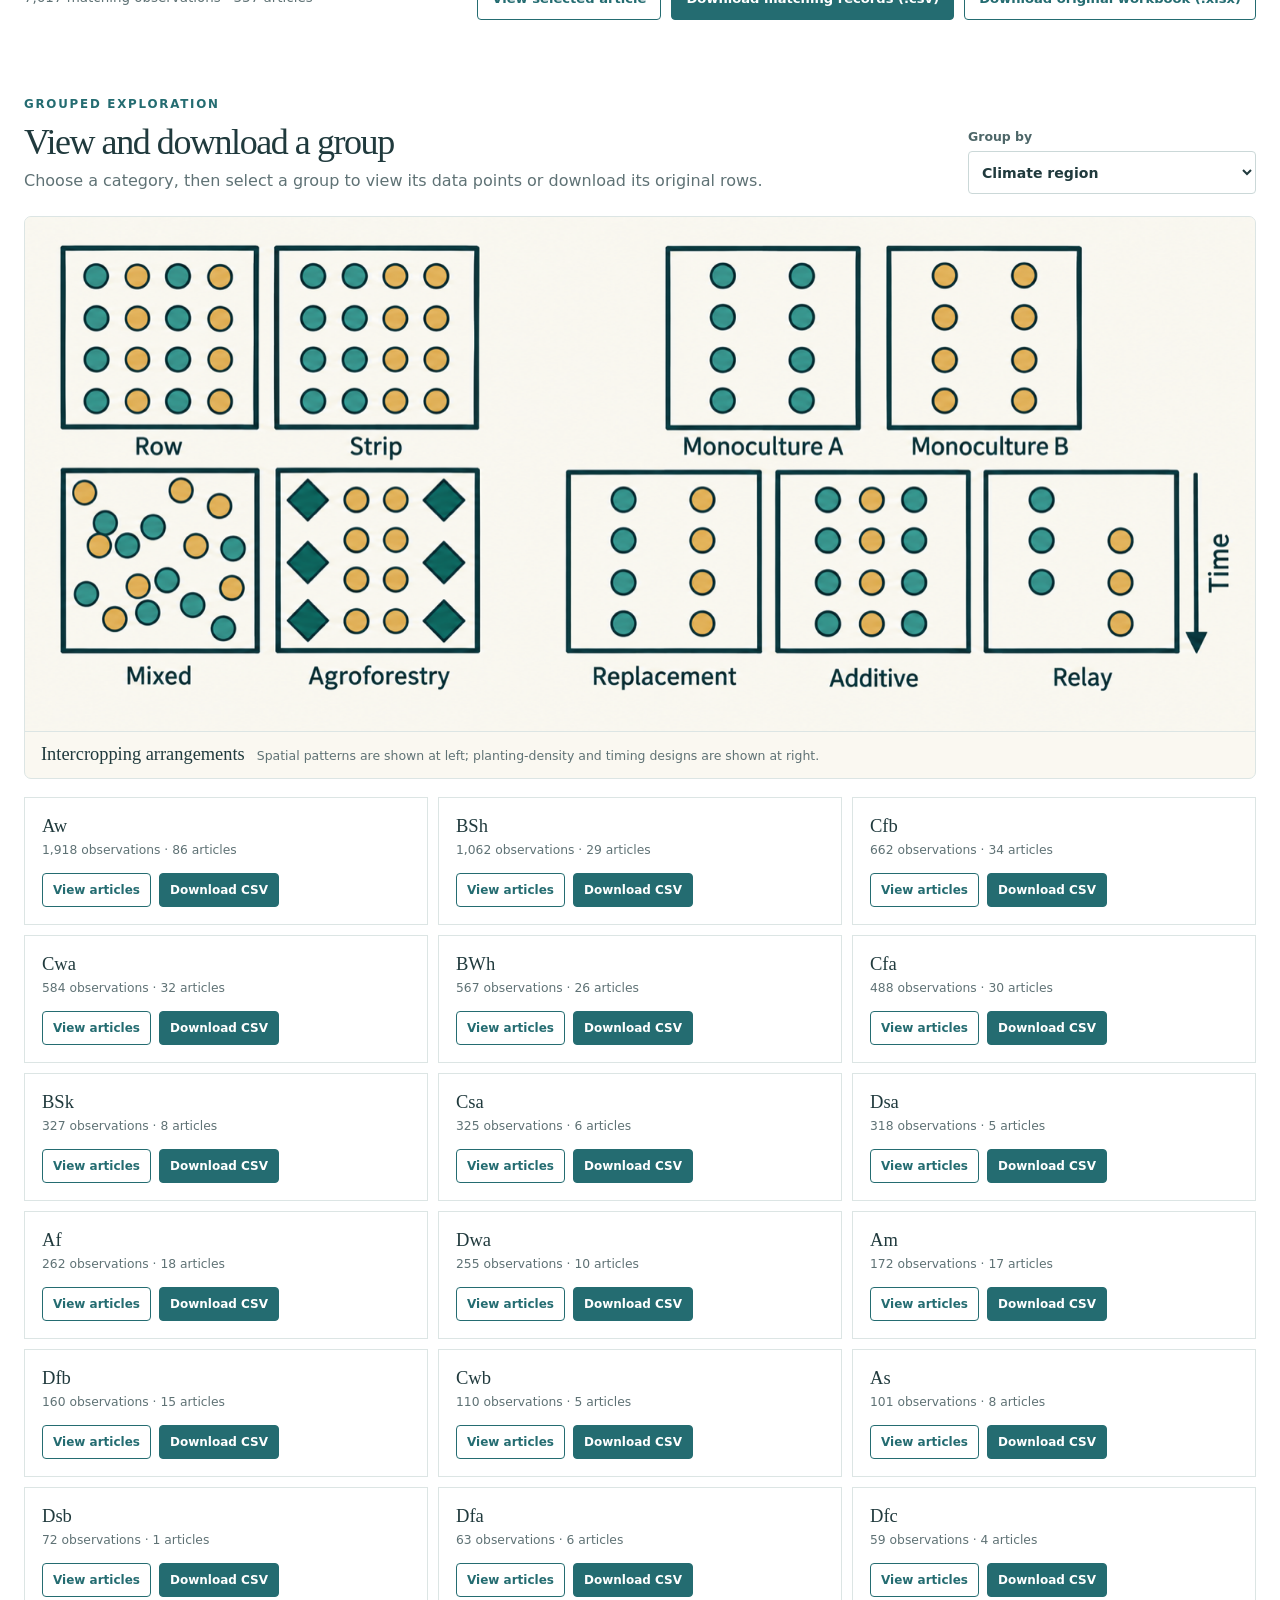
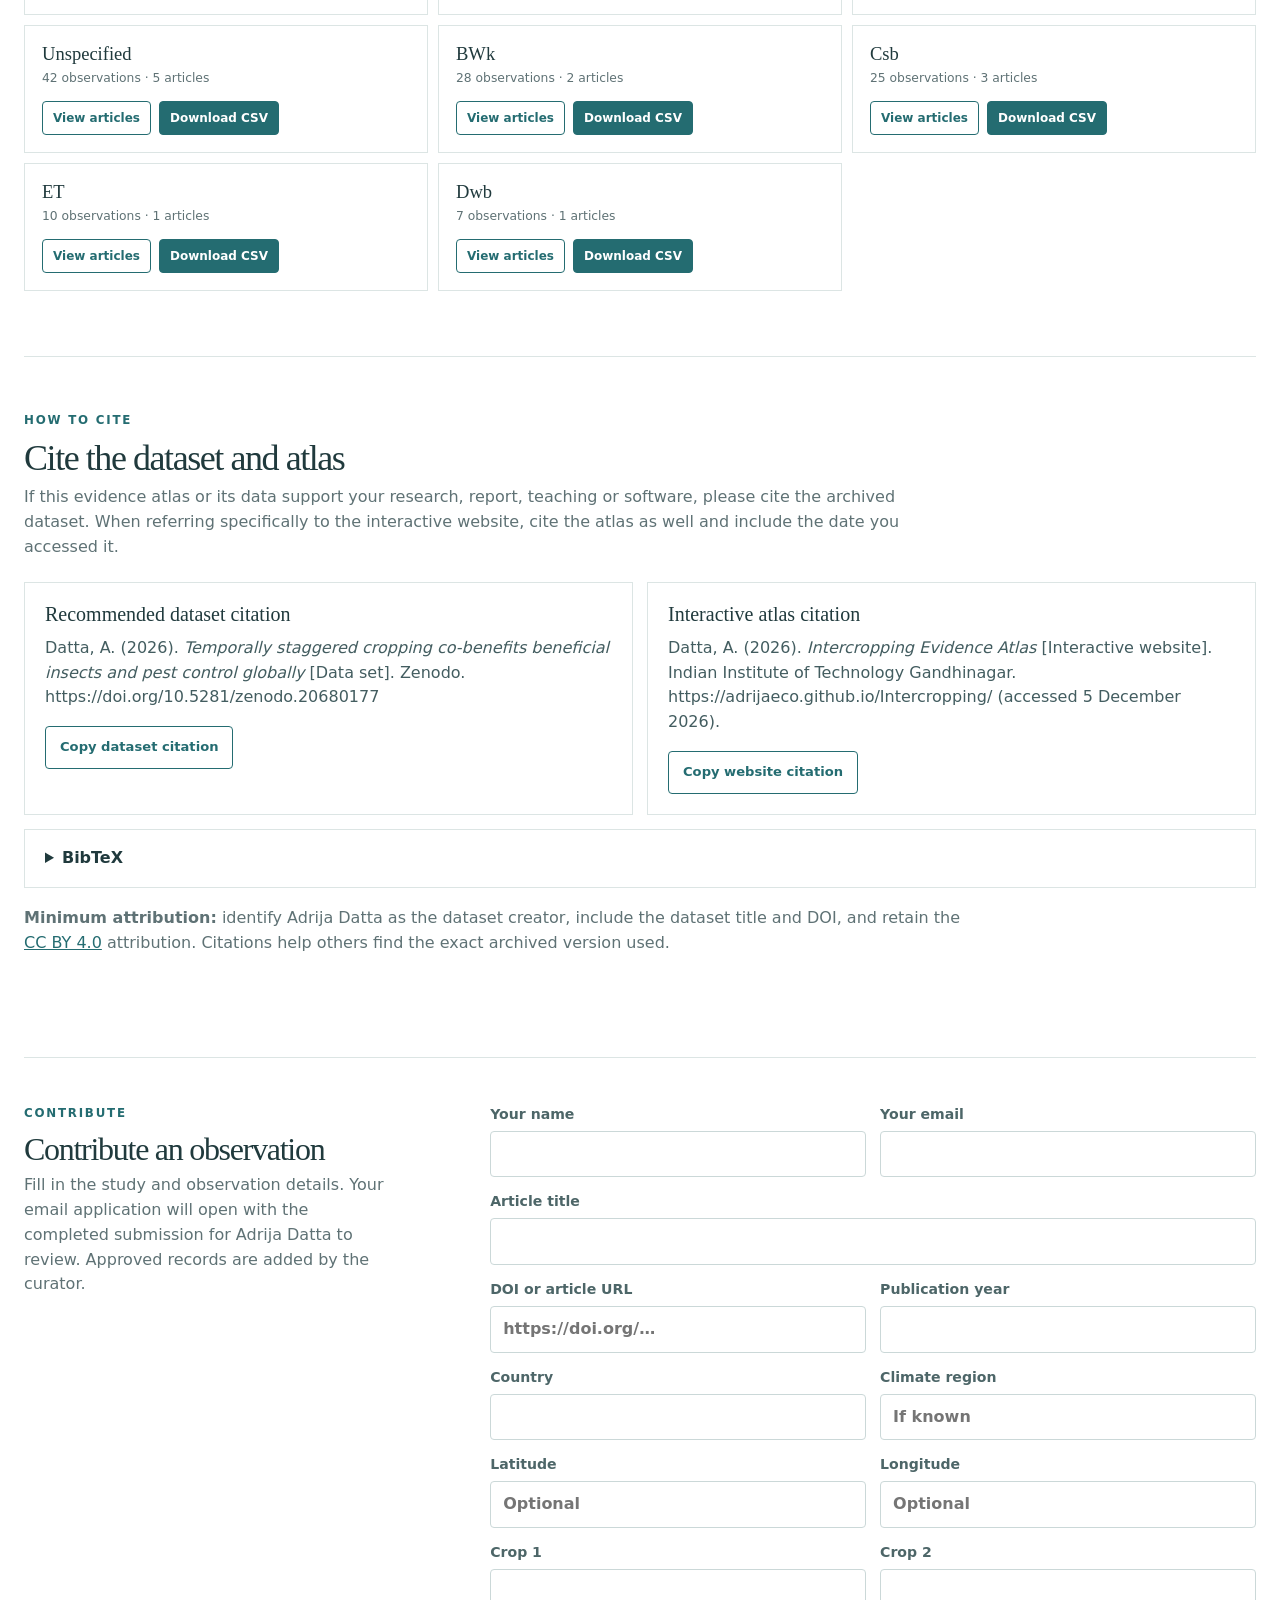
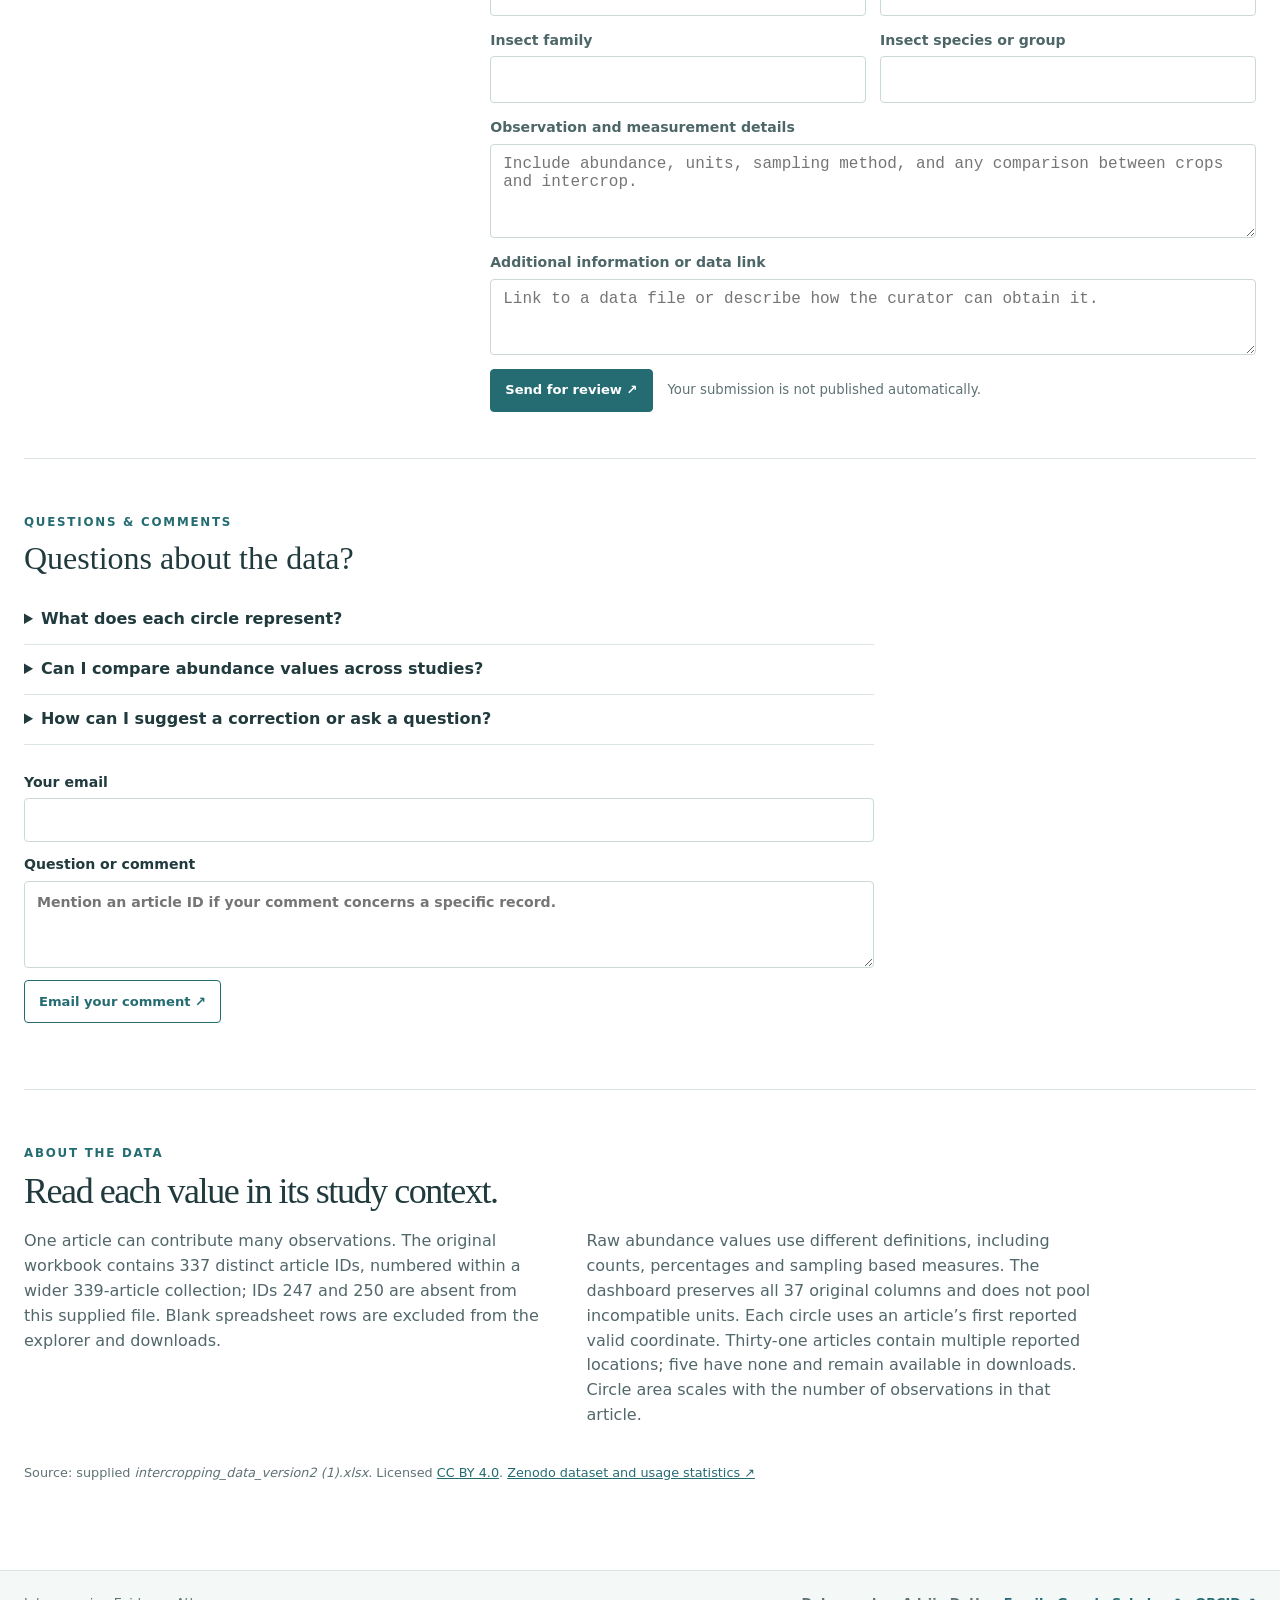
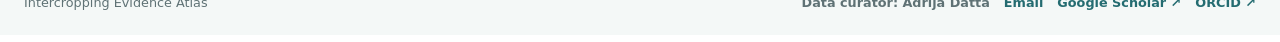
==== commit 12a6d49b: "Add analytics SEO citations and search verification" ====
--- a/index.html
+++ b/index.html
@@ -4,17 +4,82 @@
 <meta http-equiv="Content-Type" content="text/html; charset=UTF-8">
 <meta charset="utf-8">
 <meta name="viewport" content="width=device-width,initial-scale=1">
-<meta name="description" content="Explore and download intercropping and insect observations by climate, geography and insect family.">
-<title>Intercropping Evidence Atlas</title>
+<meta name="description" content="Explore and download a global evidence atlas of 7,617 intercropping insect observations from 337 research articles, searchable by crop, insect family, climate and country.">
+<meta name="keywords" content="intercropping dataset, insect abundance, evidence atlas, agroecology, pest control, beneficial insects, crop diversity">
+<meta name="author" content="Adrija Datta, Indian Institute of Technology Gandhinagar">
+<meta name="robots" content="index,follow,max-image-preview:large,max-snippet:-1">
+<meta name="google-analytics-id" content="">
+<!-- Paste the Search Console verification token into content after Google provides it. -->
+<meta name="google-site-verification" content="">
+<link rel="canonical" href="https://adrijaeco.github.io/Intercropping/">
+<meta property="og:type" content="website">
+<meta property="og:site_name" content="Intercropping Evidence Atlas">
+<meta property="og:title" content="Global Intercropping Evidence Atlas">
+<meta property="og:description" content="Explore 7,617 crop–insect observations from 337 research articles and download the open dataset.">
+<meta property="og:url" content="https://adrijaeco.github.io/Intercropping/">
+<meta property="og:image" content="https://adrijaeco.github.io/Intercropping/assets/intercropping-arrangements.png">
+<meta name="twitter:card" content="summary_large_image">
+<meta name="twitter:title" content="Global Intercropping Evidence Atlas">
+<meta name="twitter:description" content="An open global evidence map of intercropping effects on insect abundance.">
+<meta name="twitter:image" content="https://adrijaeco.github.io/Intercropping/assets/intercropping-arrangements.png">
+<title>Global Intercropping Insect Dataset | Evidence Atlas</title>
 <link rel="icon" type="image/png" href="assets/iea-logo.png">
 <link rel="stylesheet" href="style.css">
+<script type="application/ld+json">
+{
+  "@context": "https://schema.org",
+  "@type": "Dataset",
+  "name": "Temporally staggered cropping co-benefits beneficial insects and pest control globally",
+  "alternateName": "Intercropping Evidence Atlas",
+  "description": "A global evidence base of 7,617 observations from 337 peer-reviewed articles examining how spatial and temporal configurations of intercropping affect insect abundance under field conditions.",
+  "url": "https://adrijaeco.github.io/Intercropping/",
+  "sameAs": "https://doi.org/10.5281/zenodo.20680177",
+  "identifier": "https://doi.org/10.5281/zenodo.20680177",
+  "datePublished": "2026-06-13",
+  "dateModified": "2026-09-26",
+  "license": "https://creativecommons.org/licenses/by/4.0/",
+  "isAccessibleForFree": true,
+  "creator": {
+    "@type": "Person",
+    "name": "Adrija Datta",
+    "affiliation": {"@type": "Organization", "name": "Indian Institute of Technology Gandhinagar"},
+    "sameAs": "https://orcid.org/0000-0002-1971-229X"
+  },
+  "publisher": {"@type": "Organization", "name": "Indian Institute of Technology Gandhinagar"},
+  "spatialCoverage": {"@type": "Place", "name": "Global"},
+  "temporalCoverage": "1978/2025-01",
+  "keywords": ["intercropping", "agroecology", "insect abundance", "beneficial insects", "agricultural pests", "biological control", "crop diversity", "evidence atlas"],
+  "variableMeasured": ["insect abundance", "crop species", "insect family", "intercropping design", "intercropping pattern", "climate region", "study location"],
+  "distribution": [
+    {
+      "@type": "DataDownload",
+      "name": "Original intercropping workbook",
+      "encodingFormat": "application/vnd.openxmlformats-officedocument.spreadsheetml.sheet",
+      "contentSize": "1006119 bytes",
+      "contentUrl": "https://adrijaeco.github.io/Intercropping/data/intercropping_data_version2.xlsx"
+    },
+    {
+      "@type": "DataDownload",
+      "name": "Web explorer observations",
+      "encodingFormat": "application/json",
+      "contentSize": "13826956 bytes",
+      "contentUrl": "https://adrijaeco.github.io/Intercropping/data/observations.json"
+    }
+  ]
+}
+</script>
 </head>
 <body>
 <header class="top"><div class="shell top-inner">
-<a class="brand" href="#top" aria-label="Intercropping Evidence Atlas home"><img src="assets/iea-logo.png" alt=""><span class="brand-name">Intercropping <em>Evidence Atlas</em></span></a><nav><a href="#explore">Explore</a><a href="#groups">Grouped data</a><a href="#contribute">Contribute</a><a href="#faq">Questions</a><a href="#about">About</a></nav>
-</div></header><main id="top" class="shell"><section id="explore" class="explore"><div class="section-head">
+<a class="brand" href="#top" aria-label="Intercropping Evidence Atlas home"><img src="assets/iea-logo.png" alt=""><span class="brand-name">Intercropping <em>Evidence Atlas</em></span></a><nav><a href="#explore">Explore</a><a href="#groups">Grouped data</a><a href="#citation">Cite</a><a href="#contribute">Contribute</a><a href="#faq">Questions</a><a href="#about">About</a></nav>
+</div></header><main id="top" class="shell"><section class="intro seo-intro">
+<p class="eyebrow">OPEN GLOBAL RESEARCH DATASET</p>
+<h1>Global Intercropping <em>Evidence Atlas</em></h1>
+<p>Explore 7,617 observations from 337 peer-reviewed research articles on how intercropping affects agricultural pests, beneficial insects and insect abundance. Search the open dataset by crop combination, insect family, country, climate region, intercropping design or spatial pattern, then download the matching original records.</p>
+<ul class="topic-links" aria-label="Dataset topic pages"><li><a href="topics/countries.html">Countries and regions</a></li><li><a href="topics/insect-families.html">Insect families</a></li><li><a href="topics/intercropping-designs.html">Intercropping designs</a></li></ul>
+</section><section id="explore" class="explore"><div class="section-head">
 <div>
-<h1>Explore observations</h1>
+<h2>Explore intercropping observations</h2>
 <p>Filter the map, select a circle, then view or download its records. Circle size shows the number of observations in each article.</p>
 </div>
 <div class="legend">
@@ -56,7 +121,7 @@
 </div>
 <div class="data-actions">
 <p id="filter-status"></p>
-<button id="view-selected" type="button" class="secondary">View selected article</button><button id="download-filtered" type="button" class="primary">Download matching records (.csv)</button><a class="secondary" href="data/intercropping_data_version2.xlsx" download>Download original workbook (.xlsx)</a>
+<button id="view-selected" type="button" class="secondary">View selected article</button><button id="download-filtered" type="button" class="primary">Download matching records (.csv)</button><a id="download-workbook" class="secondary" href="data/intercropping_data_version2.xlsx" download>Download original workbook (.xlsx)</a>
 </div></section><section id="groups" class="groups"><div class="section-head">
 <div>
 <p class="eyebrow">GROUPED EXPLORATION</p>
@@ -72,7 +137,21 @@
 <div class="group-diagrams" aria-label="Intercropping design and pattern guide">
 <figure><img src="assets/intercropping-arrangements.png" alt="Diagrams of row, strip, mixed and agroforestry patterns alongside replacement, additive and relay intercropping designs"><figcaption><strong>Intercropping arrangements</strong><span>Spatial patterns are shown at left; planting-density and timing designs are shown at right.</span></figcaption></figure>
 </div>
-<div id="group-list" class="group-list"></div></section><section id="contribute" class="contribute"><div>
+<div id="group-list" class="group-list"></div></section><section id="citation" class="citation"><div class="section-head"><div><p class="eyebrow">HOW TO CITE</p><h2>Cite the dataset and atlas</h2><p>If this evidence atlas or its data support your research, report, teaching or software, please cite the archived dataset. When referring specifically to the interactive website, cite the atlas as well and include the date you accessed it.</p></div></div>
+<div class="citation-grid">
+<article><h3>Recommended dataset citation</h3><p id="dataset-citation">Datta, A. (2026). <em>Temporally staggered cropping co-benefits beneficial insects and pest control globally</em> [Data set]. Zenodo. https://doi.org/10.5281/zenodo.20680177</p><button class="secondary copy-citation" type="button" data-copy-target="dataset-citation">Copy dataset citation</button></article>
+<article><h3>Interactive atlas citation</h3><p id="website-citation">Datta, A. (2026). <em>Intercropping Evidence Atlas</em> [Interactive website]. Indian Institute of Technology Gandhinagar. https://adrijaeco.github.io/Intercropping/ (accessed <span id="citation-access-date">26 September 2026</span>).</p><button class="secondary copy-citation" type="button" data-copy-target="website-citation">Copy website citation</button></article>
+</div>
+<details class="bibtex"><summary>BibTeX</summary><pre id="bibtex-citation">@dataset{datta_2026_intercropping,
+  author    = {Datta, Adrija},
+  title     = {Temporally staggered cropping co-benefits beneficial insects and pest control globally},
+  year      = {2026},
+  publisher = {Zenodo},
+  doi       = {10.5281/zenodo.20680177},
+  url       = {https://doi.org/10.5281/zenodo.20680177}
+}</pre><button class="secondary copy-citation" type="button" data-copy-target="bibtex-citation">Copy BibTeX</button></details>
+<p class="citation-guidance"><strong>Minimum attribution:</strong> identify Adrija Datta as the dataset creator, include the dataset title and DOI, and retain the <a href="https://creativecommons.org/licenses/by/4.0/" rel="license">CC BY 4.0</a> attribution. Citations help others find the exact archived version used.</p><p id="copy-status" class="copy-status" role="status" aria-live="polite"></p>
+</section><section id="contribute" class="contribute"><div>
 <p class="eyebrow">CONTRIBUTE</p>
 <h2>Contribute an observation</h2>
 <p>Fill in the study and observation details. Your email application will open with the completed submission for Adrija Datta to review. Approved records are added by the curator.</p>
@@ -94,7 +173,8 @@
 <p>One article can contribute many observations. The original workbook contains 337 distinct article IDs, numbered within a wider 339-article collection; IDs 247 and 250 are absent from this supplied file. Blank spreadsheet rows are excluded from the explorer and downloads.</p>
 <p>Raw abundance values use different definitions, including counts, percentages and sampling based measures. The dashboard preserves all 37 original columns and does not pool incompatible units. Each circle uses an article&rsquo;s first reported valid coordinate. Thirty-one articles contain multiple reported locations; five have none and remain available in downloads. Circle area scales with the number of observations in that article.</p>
 </div>
-<p class="source">Source: supplied <em>intercropping_data_version2 (1).xlsx</em>. <a href="https://doi.org/10.5281/zenodo.20680177" target="_blank" rel="noopener noreferrer">Zenodo record &#8599;</a></p></section></main><footer><div class="shell"><span>Intercropping Evidence Atlas</span><div class="curator"><strong>Data curator: Adrija Datta</strong><a href="mailto:dattaadrija@iitgn.ac.in">Email</a><a href="https://scholar.google.com/scholar?q=%22Adrija+Datta%22+%22IIT+Gandhinagar%22" target="_blank" rel="noopener noreferrer">Google Scholar &#8599;</a><a href="https://orcid.org/0000-0002-1971-229X" target="_blank" rel="me noopener noreferrer">ORCID &#8599;</a></div>
+<p class="source">Source: supplied <em>intercropping_data_version2 (1).xlsx</em>. Licensed <a href="https://creativecommons.org/licenses/by/4.0/" target="_blank" rel="license noopener noreferrer">CC BY 4.0</a>. <a href="https://doi.org/10.5281/zenodo.20680177" target="_blank" rel="noopener noreferrer">Zenodo dataset and usage statistics &#8599;</a></p></section></main><footer><div class="shell"><span>Intercropping Evidence Atlas</span><div class="curator"><strong>Data curator: Adrija Datta</strong><a href="mailto:dattaadrija@iitgn.ac.in">Email</a><a href="https://scholar.google.com/scholar?q=%22Adrija+Datta%22+%22IIT+Gandhinagar%22" target="_blank" rel="noopener noreferrer">Google Scholar &#8599;</a><a href="https://orcid.org/0000-0002-1971-229X" target="_blank" rel="me noopener noreferrer">ORCID &#8599;</a></div>
 </div></footer><script src="app.js" defer></script>
+<script src="analytics.js" defer></script>
 </body>
 </html>
--- a/style.css
+++ b/style.css
@@ -18,6 +18,10 @@
 .intro h1{font:400 clamp(2.65rem,5vw,5.4rem)/1.04 Georgia,serif;letter-spacing:-.055em;margin:0 0 19px}
 .intro h1 em{color:var(--teal);font-weight:400}
 .intro>p:last-child{max-width:740px;color:var(--soft);font-size:1.08rem;margin:0}
+.seo-intro{max-width:1000px;padding-bottom:28px}
+.seo-intro>p:not(.eyebrow){max-width:850px;color:var(--soft);font-size:1.08rem;margin:0}
+.topic-links{display:flex;flex-wrap:wrap;gap:9px;list-style:none;margin:22px 0 0;padding:0}
+.topic-links a{display:block;border:1px solid var(--line);border-radius:999px;padding:7px 13px;text-decoration:none;font-size:.82rem;font-weight:750}
 .summary{display:grid;grid-template-columns:repeat(4,1fr);border-top:1px solid var(--ink);border-bottom:1px solid var(--line);margin:5px 0 44px}
 .summary div{padding:17px 24px 19px;border-right:1px solid var(--line)}
 .summary div:first-child{padding-left:0}
@@ -125,7 +129,7 @@
 .article-download:disabled{opacity:.4;cursor:default}
 /* Map-first layout */
 .explore{padding-top:32px}
-.explore .section-head h1{font:400 clamp(2.2rem,4vw,3.5rem)/1.08 Georgia,serif;letter-spacing:-.045em;margin:0 0 7px}
+.explore .section-head h1,.explore .section-head h2{font:400 clamp(2.2rem,4vw,3.5rem)/1.08 Georgia,serif;letter-spacing:-.045em;margin:0 0 7px}
 .explore .section-head p{max-width:750px}
 .plot-layout{display:block}
 .plot-card{width:100%}
@@ -141,6 +145,17 @@
 .detail-card.open{display:block}
 .close-detail{float:right;background:transparent;border:0;color:var(--ink);font-size:1.7rem;line-height:1;cursor:pointer;margin:-4px -5px 10px 8px}
 .contribute{border-top:1px solid var(--line);padding:46px 0;display:flex;align-items:center;justify-content:space-between;gap:25px}
+.citation{border-top:1px solid var(--line);padding:54px 0}
+.citation .section-head{max-width:900px}
+.citation-grid{display:grid;grid-template-columns:1fr 1fr;gap:14px}
+.citation-grid article{border:1px solid var(--line);padding:20px}
+.citation-grid h3{font:400 1.25rem Georgia,serif;margin:0 0 10px}
+.citation-grid p{color:#435d60;margin:0 0 16px}
+.bibtex{border:1px solid var(--line);margin-top:14px;padding:16px 20px}
+.bibtex summary{cursor:pointer;font-weight:800}
+.bibtex pre{white-space:pre-wrap;overflow-wrap:anywhere;background:#f3f8f6;padding:14px;font:13px/1.55 ui-monospace,SFMono-Regular,Consolas,monospace}
+.citation-guidance{max-width:950px;color:var(--soft);margin:18px 0 0}
+.copy-status{min-height:1.5em;color:var(--teal);font-size:.85rem;font-weight:700}
 .contribute h2{font:400 2rem Georgia,serif;letter-spacing:-.04em;margin:0 0 5px}
 .contribute p:last-child{margin:0;color:var(--soft)}
 footer .shell{display:flex;justify-content:space-between;gap:15px}
@@ -166,6 +181,7 @@
 .form-actions span{color:var(--soft);font-size:.83rem}
 .boundary-note{color:#9d594b}
 @media(max-width:900px){.contribute{grid-template-columns:1fr;gap:22px}
+.citation-grid{grid-template-columns:1fr}
 }
 @media(max-width:650px){.contribution-form{grid-template-columns:1fr}
 .contribution-form label{grid-column:1/-1}
@@ -194,9 +210,24 @@
 .comment-form input,.comment-form textarea{border:1px solid #cbd8d8;border-radius:4px;padding:10px 12px;font:inherit}
 .comment-form button{justify-self:start}
 .comment-form span{color:var(--soft);font-size:.85rem}
+.consent-banner{position:fixed;z-index:80;left:20px;right:20px;bottom:20px;margin:auto;max-width:780px;display:flex;align-items:center;justify-content:space-between;gap:20px;padding:17px 20px;background:white;border:1px solid var(--line);border-radius:7px;box-shadow:0 8px 32px rgba(22,52,54,.2)}
+.consent-banner p{margin:0;color:var(--soft);font-size:.85rem}
+.consent-banner strong{color:var(--ink)}
+.consent-banner>div{display:flex;gap:8px;flex:none}
+.topic-page{max-width:1000px;padding:52px 0 80px}
+.topic-page h1{font:400 clamp(2.5rem,5vw,4.8rem)/1.05 Georgia,serif;letter-spacing:-.05em;margin:0 0 18px}
+.topic-page .lead{max-width:800px;color:var(--soft);font-size:1.08rem}
+.topic-grid{display:grid;grid-template-columns:repeat(3,1fr);gap:12px;margin:35px 0}
+.topic-card{border:1px solid var(--line);padding:17px;text-decoration:none;color:var(--ink)}
+.topic-card strong{display:block;font:400 1.25rem Georgia,serif}
+.topic-card span{font-size:.78rem;color:var(--soft)}
+.topic-note{border-top:1px solid var(--line);padding-top:25px;color:var(--soft)}
 @media(max-width:650px){.abundance-row{grid-template-columns:105px minmax(60px,1fr) 66px}
 .top nav{flex-wrap:wrap}
 .group-diagrams figcaption{display:grid;gap:3px}
 footer .shell{flex-direction:column}
 .curator{gap:9px 14px}
-}
+.consent-banner{align-items:stretch;flex-direction:column;bottom:10px;left:10px;right:10px}
+.consent-banner>div{justify-content:flex-end}
+.topic-grid{grid-template-columns:1fr}
+}
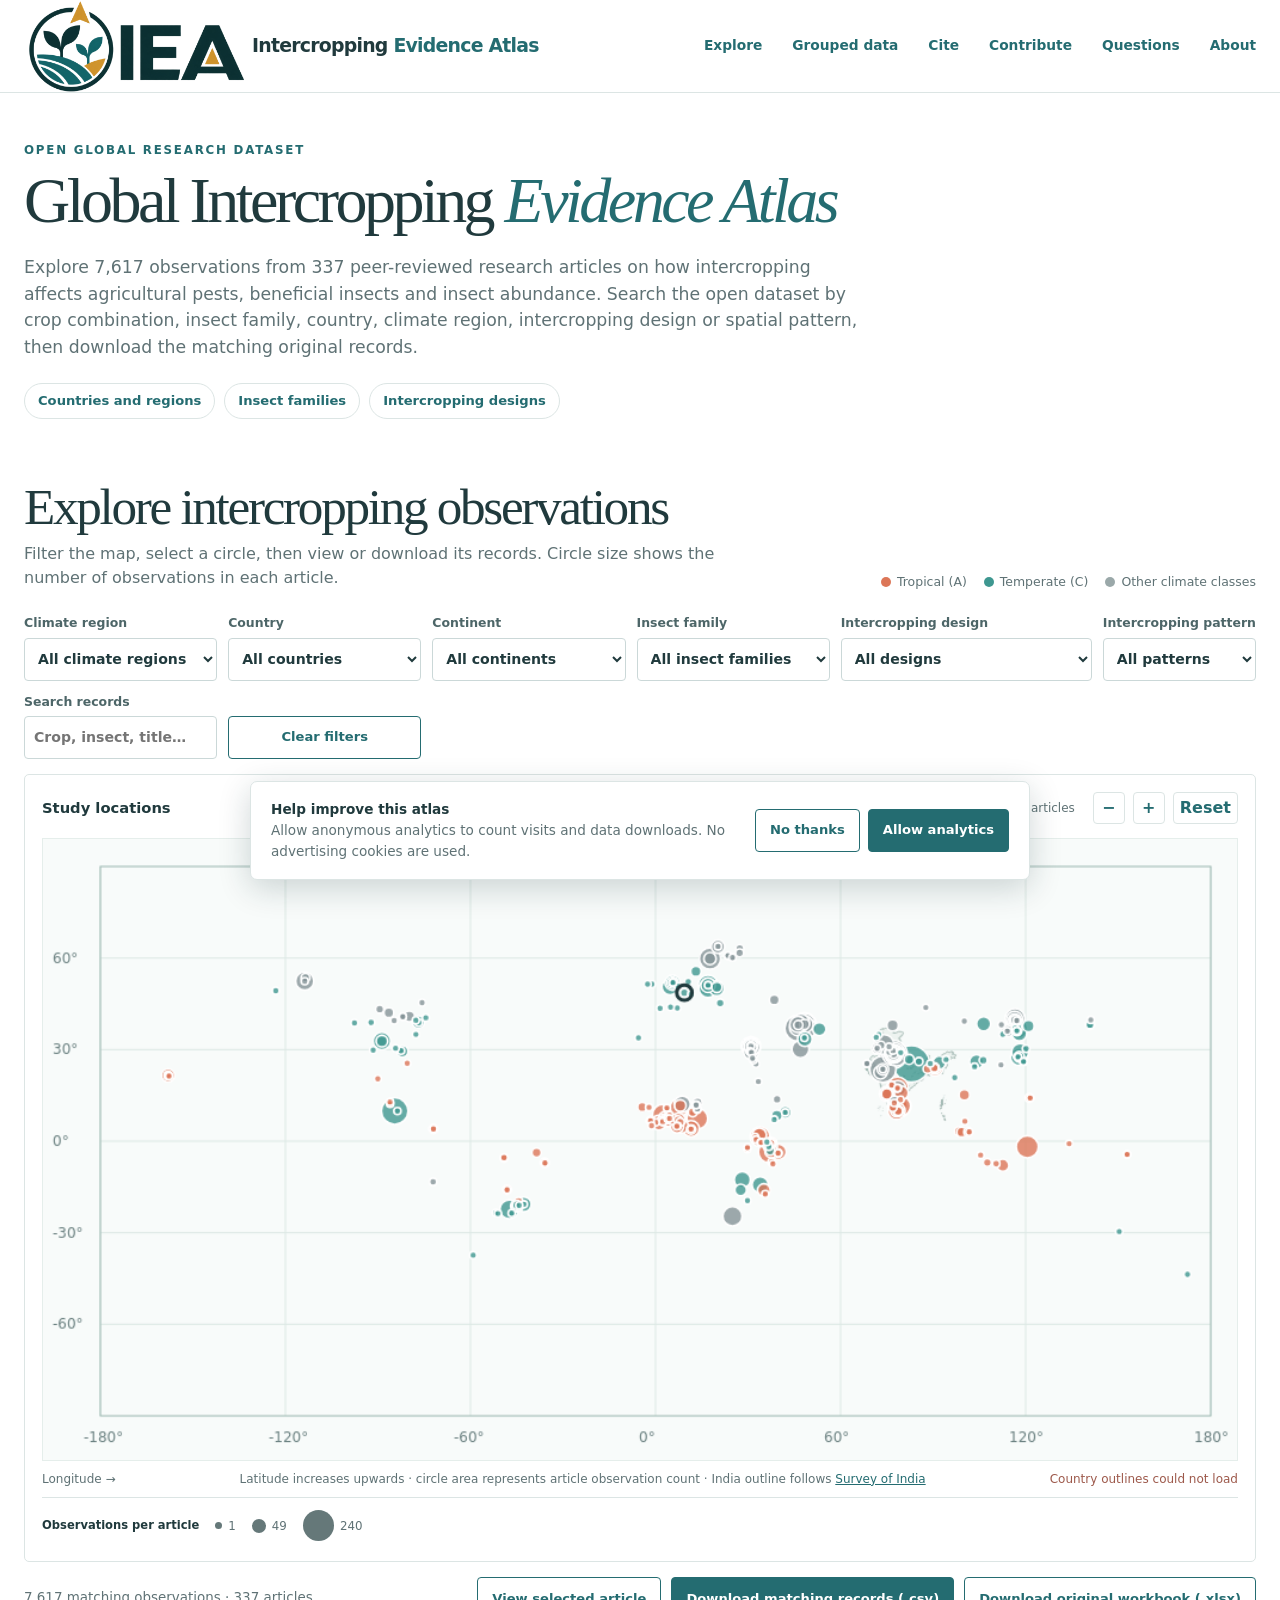
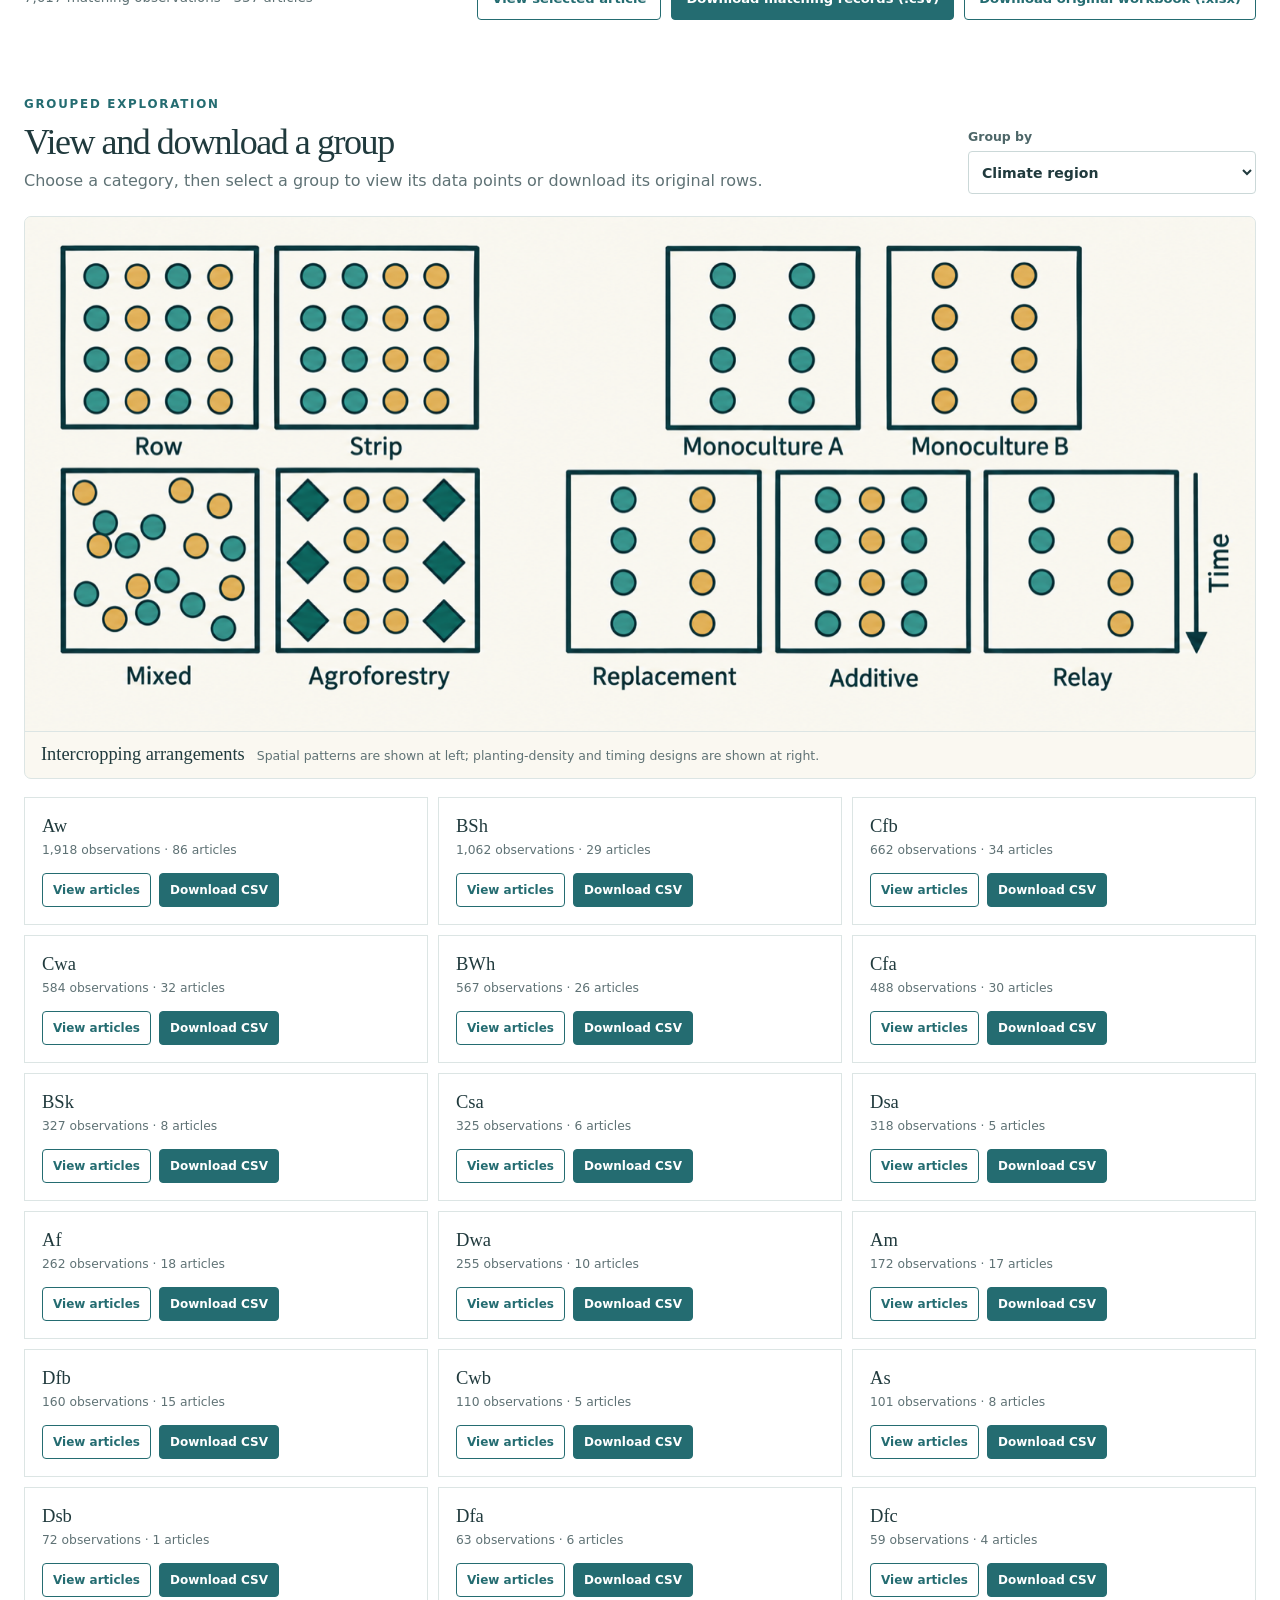
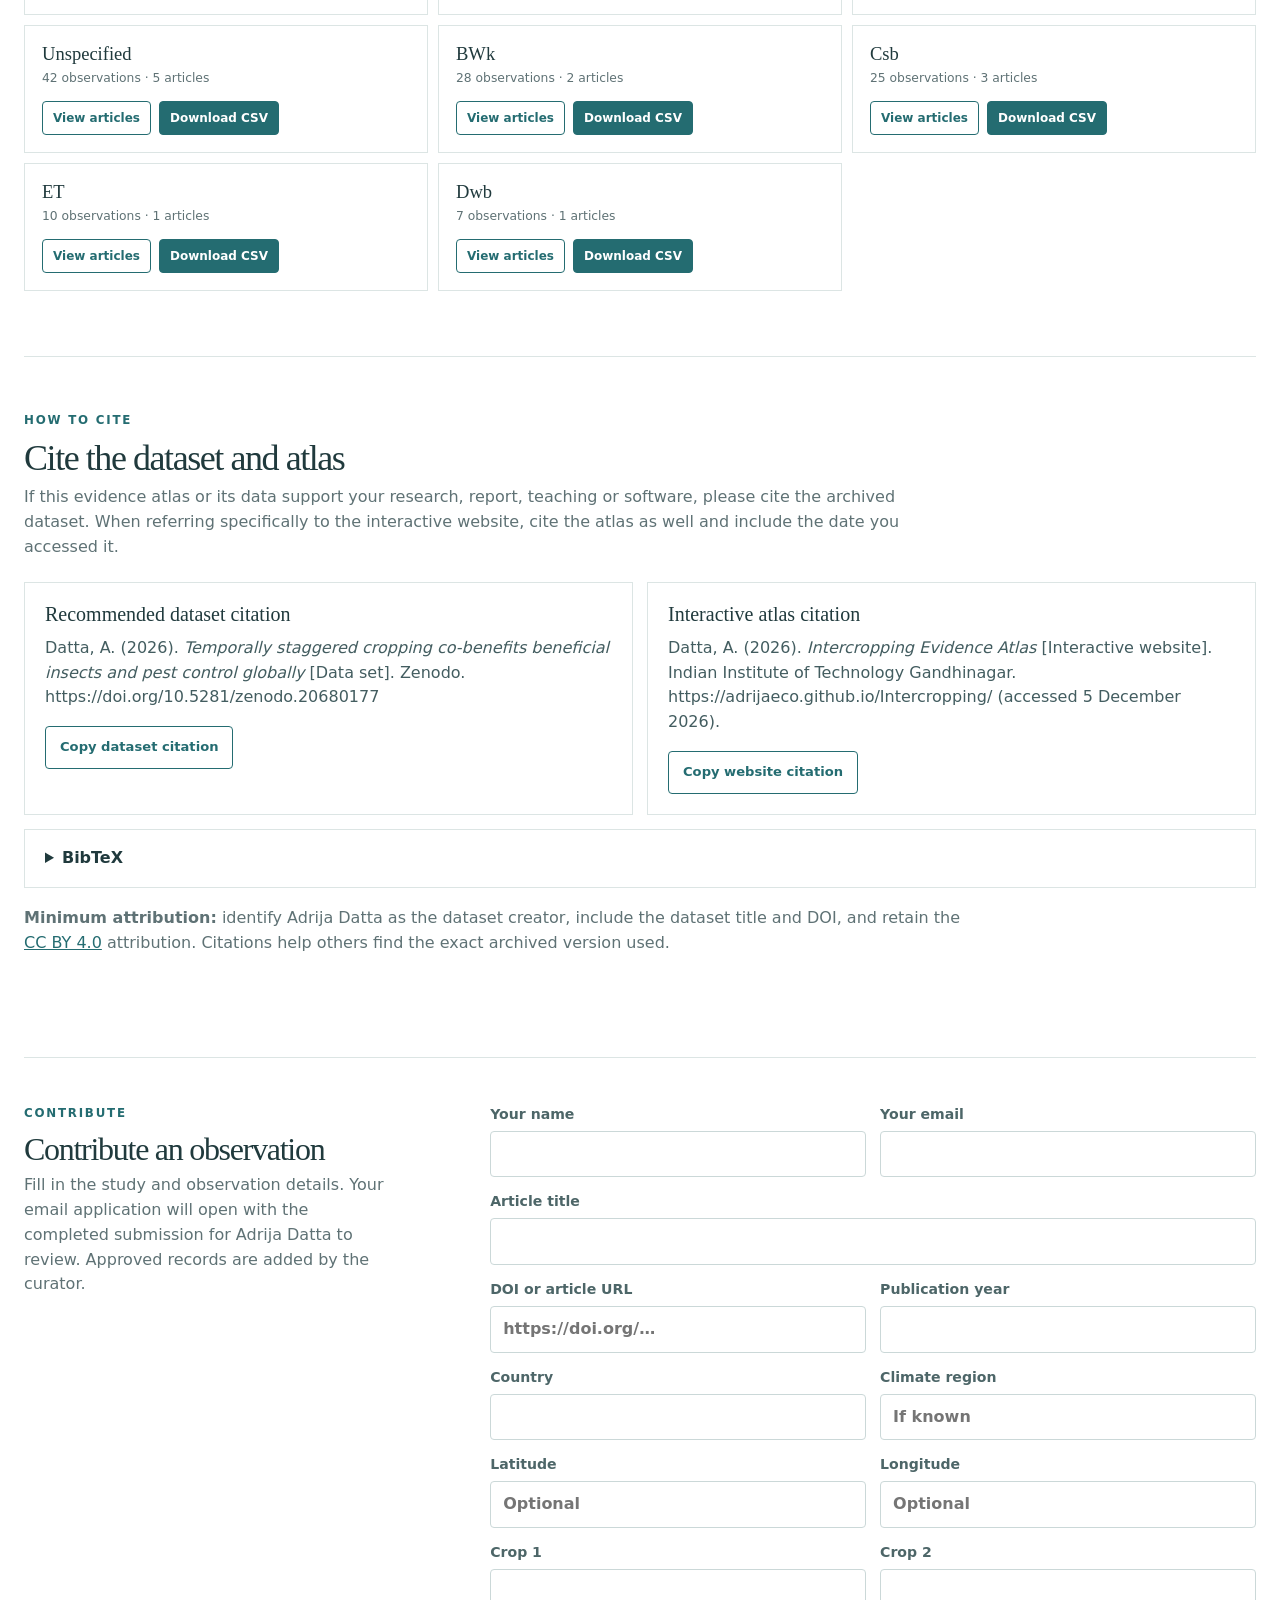
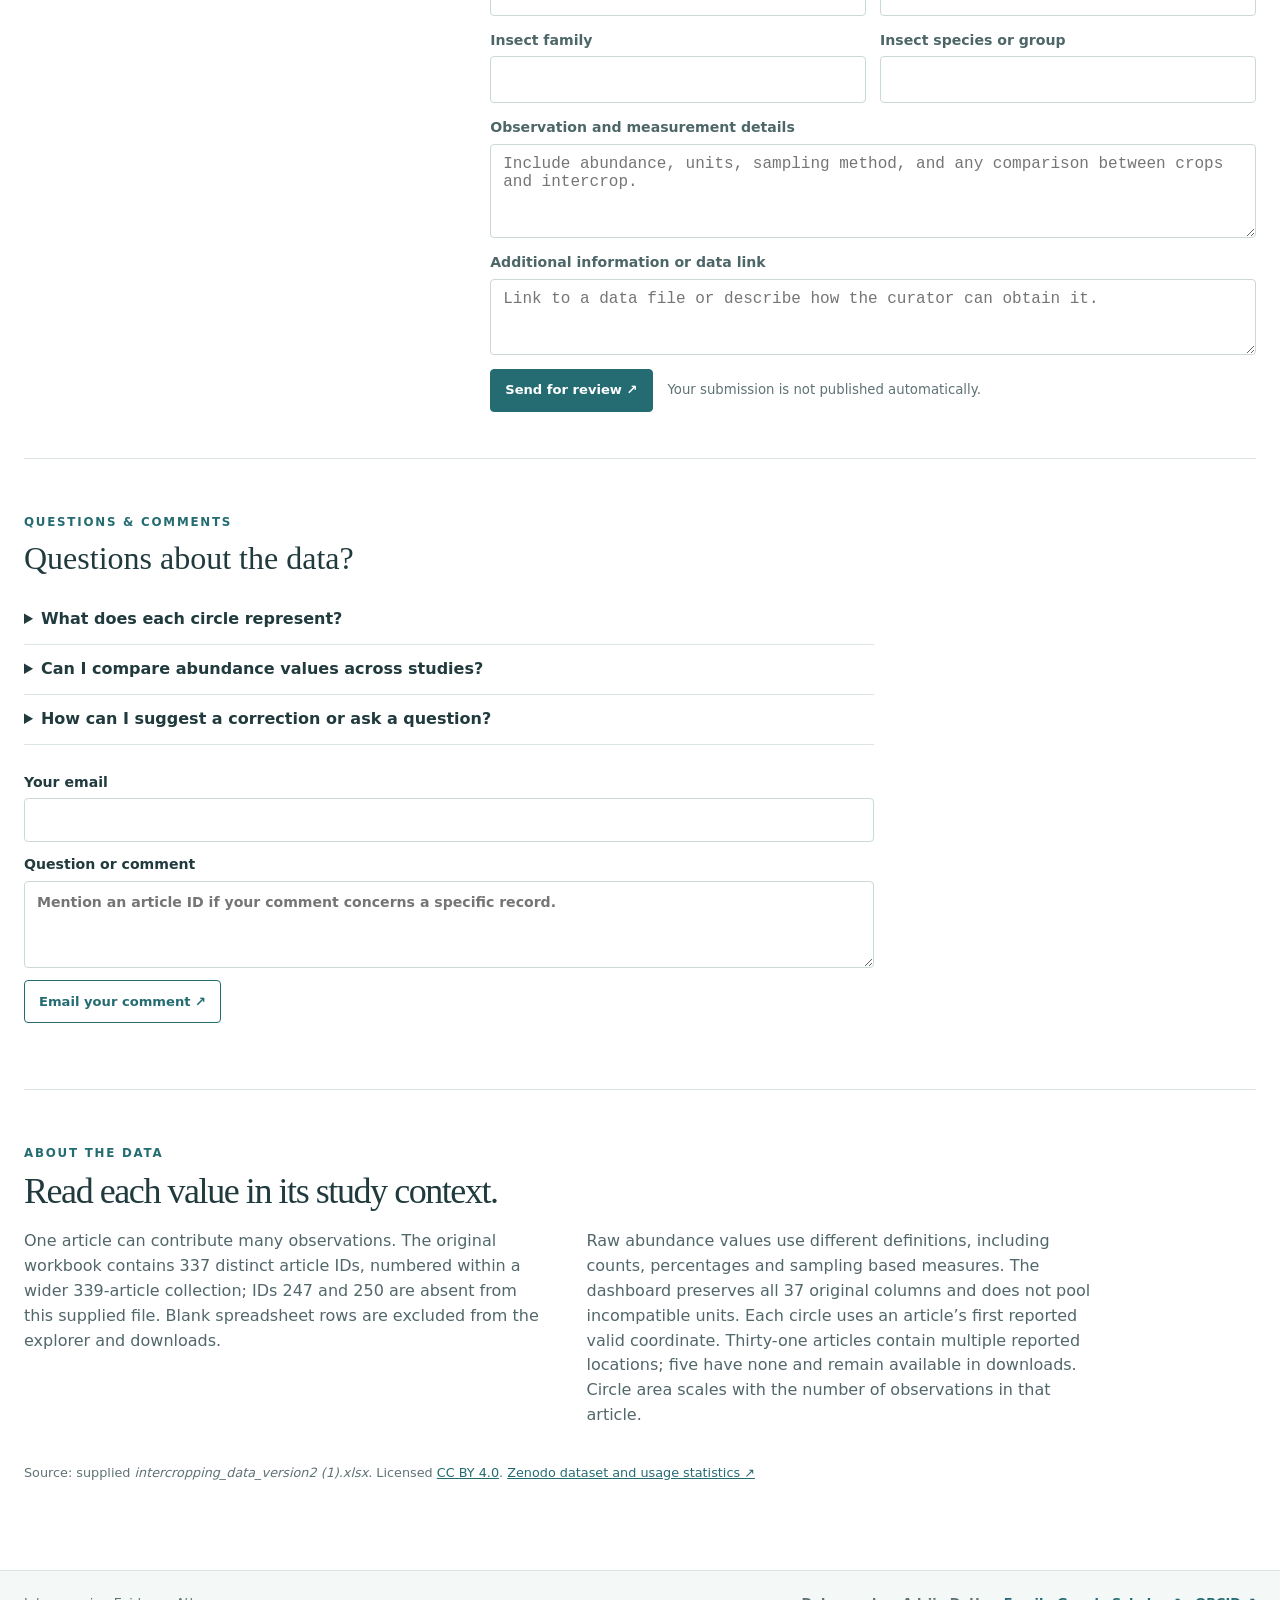
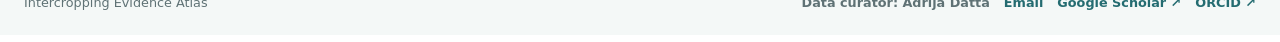
==== commit d4db7c78: "Activate Google Analytics" ====
--- a/index.html
+++ b/index.html
@@ -8,7 +8,7 @@
 <meta name="keywords" content="intercropping dataset, insect abundance, evidence atlas, agroecology, pest control, beneficial insects, crop diversity">
 <meta name="author" content="Adrija Datta, Indian Institute of Technology Gandhinagar">
 <meta name="robots" content="index,follow,max-image-preview:large,max-snippet:-1">
-<meta name="google-analytics-id" content="">
+<meta name="google-analytics-id" content="G-K36DTP7GPX">
 <!-- Paste the Search Console verification token into content after Google provides it. -->
 <meta name="google-site-verification" content="">
 <link rel="canonical" href="https://adrijaeco.github.io/Intercropping/">
